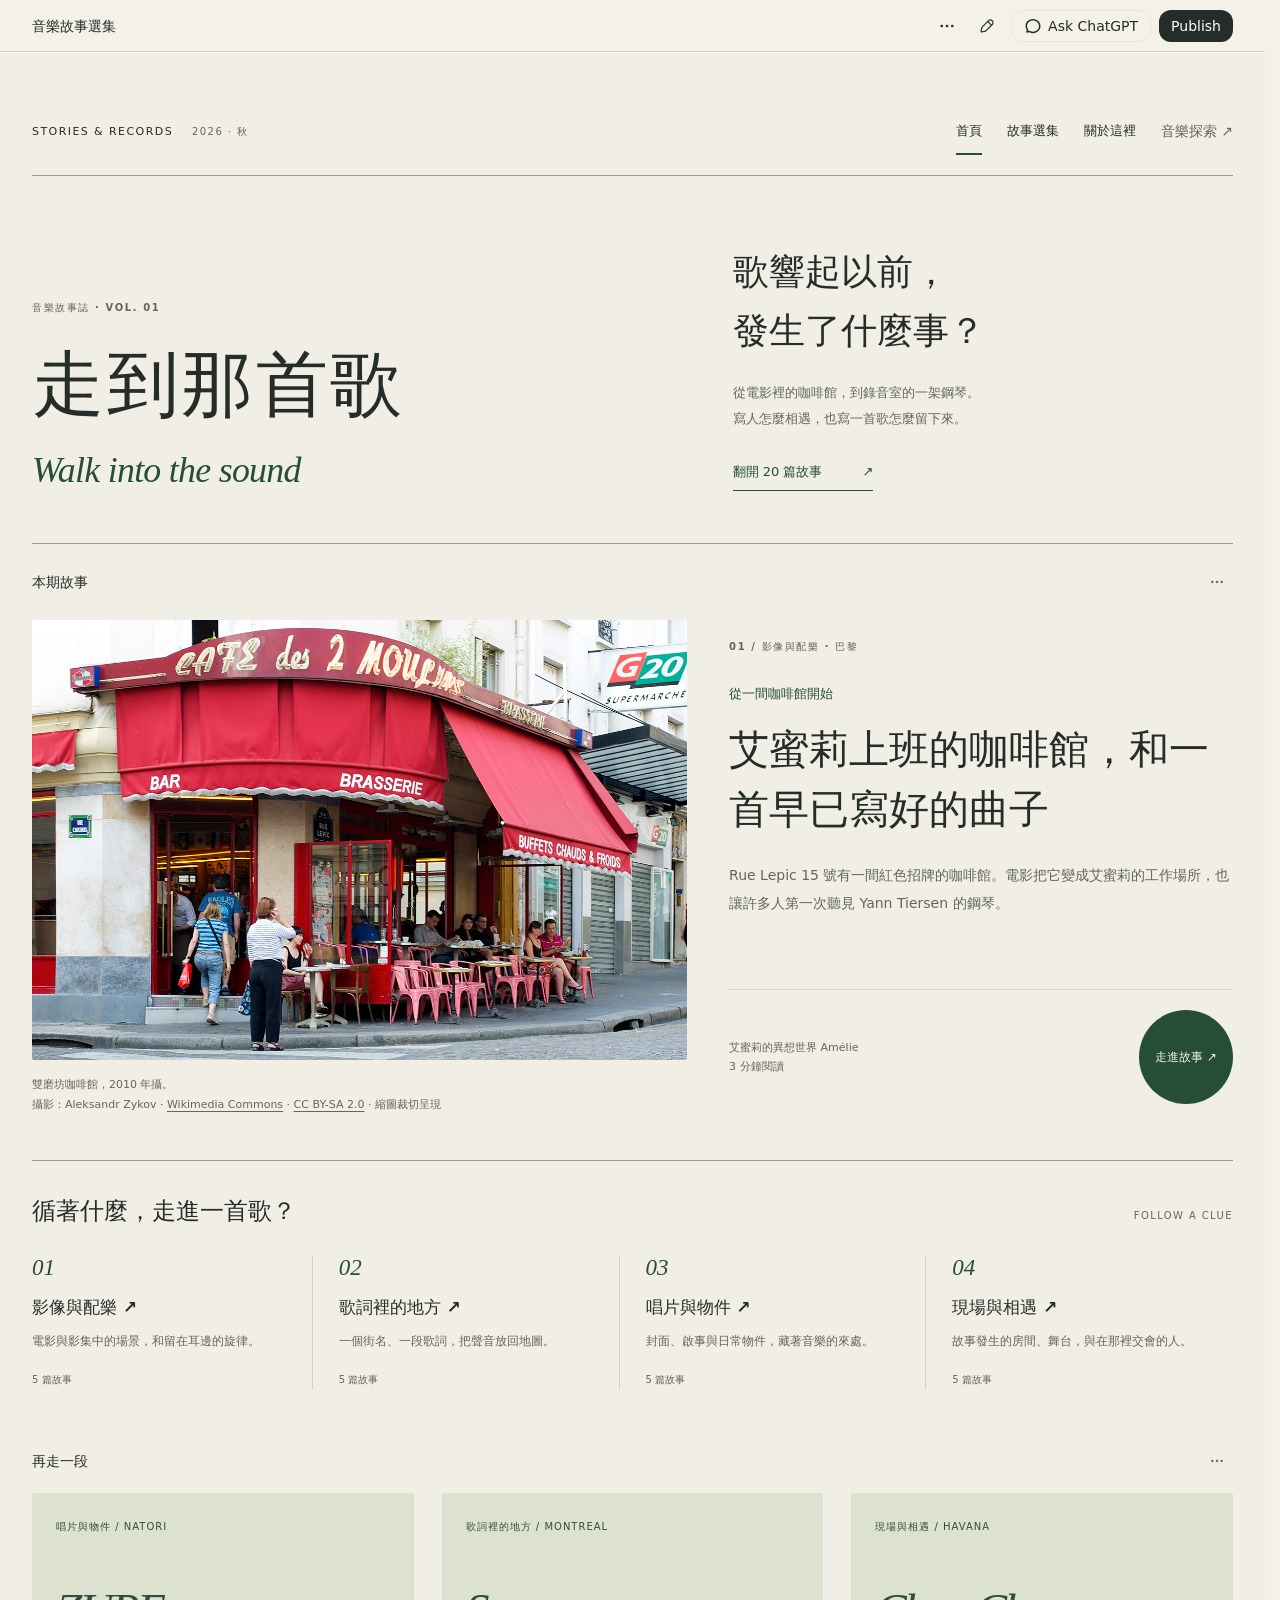
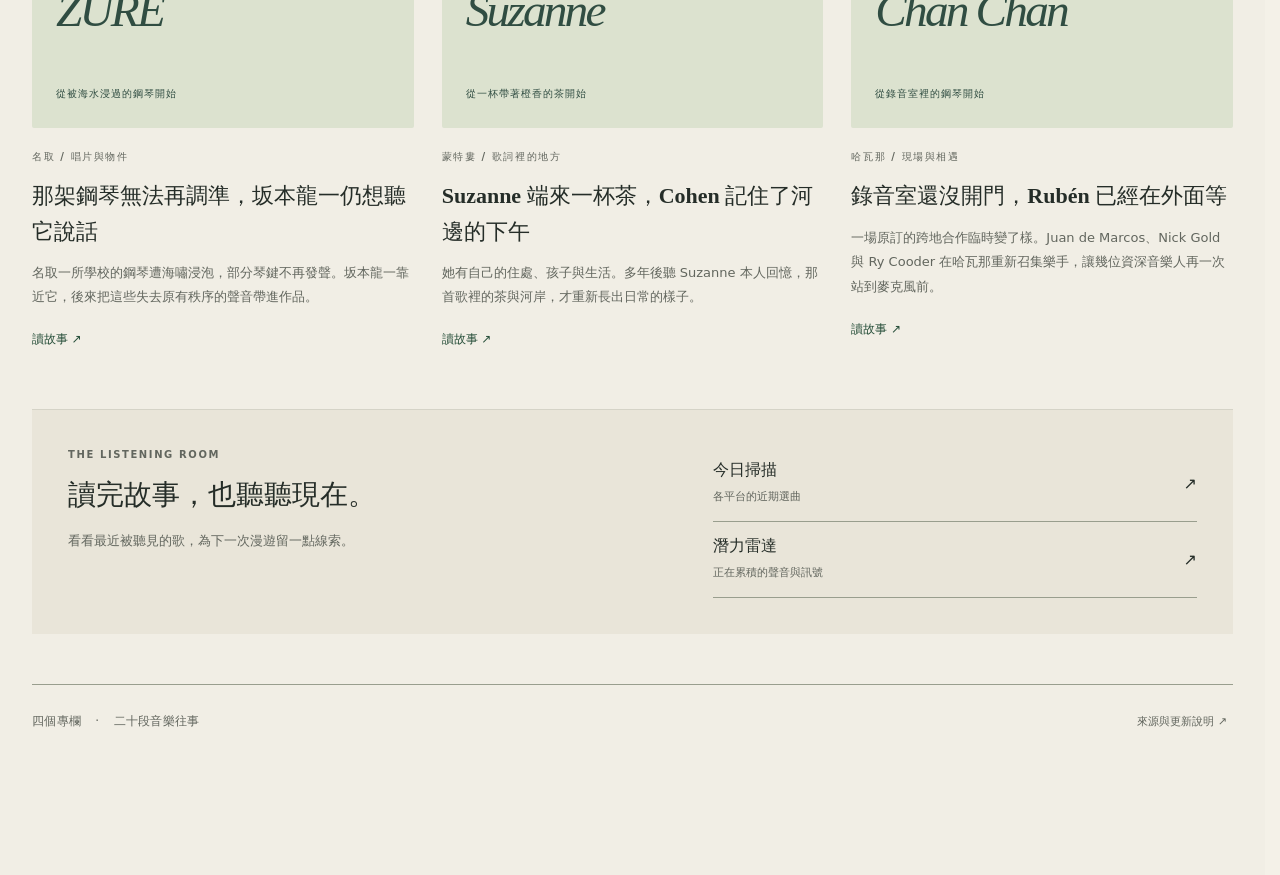
==== site/index.html @ e3344660 "Import verified story website and source" ====
<!doctype html>
<html lang="en">
<head>
<meta charset="utf-8">
<meta name="viewport" content="width=device-width, initial-scale=1">
<meta name="color-scheme" content="light dark">
<meta name="theme-color" content="#ffffff">
<meta name="data-app-snapshot-sha256" content="2fea753ac27e2f470d3ea54fd967c6b23b8a82463a8028180e2ee8181fabf94b">
<meta name="data-app-runtime-sha256" content="9e3ede84b28aded3c7379b6e6a5611f0d95b9977eb0f781e279ceefabfcbd27e">
<meta name="data-app-bootstrap" content="deferred-content-v1">
<meta name="data-app-build-layout" content="separate-data-v1">
<meta name="data-app-local-snapshot" content="snapshot.2fea753ac27e2f470d3ea54fd967c6b23b8a82463a8028180e2ee8181fabf94b.json">
<meta name="data-app-local-thread" content="01a0d7fb-6846-77b1-9950-5b38bd4be4a0">
<title>音樂故事選集</title>
<link rel="icon" type="image/svg+xml" href="[data-uri]">
<style>:root{color-scheme:light dark;--adaptive-theme:1;--font-sans-default:-apple-system-body,ui-sans-serif,-apple-system,system-ui,"Segoe UI",Helvetica,"Apple Color Emoji",Arial,sans-serif,"Segoe UI Emoji","Segoe UI Symbol";--font-sans:var(--vscode-font-family,var(--font-sans-default));--background:var(--color-token-main-surface-primary,var(--color-background-surface,light-dark(#fff,#181818)));--surface:var(--color-background-elevated-secondary-opaque,light-dark(#fcfcfc,#212121));--surface-raised:var(--color-token-dropdown-background,light-dark(#fff,#282828));--muted:light-dark(#f7f7f7,#282828);--control:var(--color-background-control-opaque,light-dark(#fff,#212121));--control-hover:light-dark(#f2f2f2,#303030);--interaction-hover:var(--muted);--interaction-active:var(--control-hover);--text:var(--color-token-foreground,var(--color-text-foreground,light-dark(#1a1c1f,#fff)));--secondary:var(--color-token-description-foreground,light-dark(#767676,#afafaf));--border:var(--color-token-border,var(--color-border,light-dark(#ededed,#303030)));--border-strong:var(--color-border-heavy,light-dark(#dfdfdf,#414141));--accent:var(--color-text-accent,light-dark(#339cff,#99ceff));--positive:var(--color-text-success,light-dark(#00a240,#40c977));--negative:var(--color-text-error,light-dark(#e02e2a,#ff6764));--chart-1:light-dark(#0285ff,#66b5ff);--chart-2:light-dark(#924ff7,#ad7bf9);--chart-3:light-dark(#04b84c,#40c977);--chart-4:light-dark(#fb6a22,#ff8549);--chart-5:light-dark(#ff66ad,#ff8cc1);--chart-6:light-dark(#ffc300,#ffd240);--chart-7:light-dark(#fa423e,#ff6764);--chart-8:light-dark(#8f8f8f,#afafaf);--chart-neutral-fill:color-mix(in srgb,var(--text) 3%,var(--surface));--ranked-list-fill:color-mix(in srgb,var(--chart-1) 16%,var(--surface));--ranked-list-fill-hover:color-mix(in srgb,var(--chart-1) 24%,var(--surface));--movement-positive:color-mix(in srgb,var(--positive) 75%,var(--text));--movement-negative:color-mix(in srgb,var(--negative) 75%,var(--text));--movement-total:var(--secondary);--card-radius:16px;--data-card-radius:20px;--data-card-background:var(--background);--control-radius:12px;--mark-radius:8;--card-shadow:0 4px 12px rgb(0 0 0/1%);--shadow:0 8px 16px -4px rgb(0 0 0/12%)}:root:not([data-app-theme]),:root:is([data-app-theme="original"],[data-app-theme="codex-classic"]){--dashboard-background:light-dark(color-mix(in srgb,var(--background) 98.6%,var(--text)),var(--background))}:root{--fixed-theme-scheme:light;--font-sans:"Noto Sans TC","PingFang TC","Microsoft JhengHei",ui-sans-serif,system-ui,sans-serif;--background:light-dark(#f4f1e8,#17271f);--surface:light-dark(#faf7ef,#1e3227);--surface-raised:light-dark(#fffdf7,#243b2d);--muted:light-dark(#e9e5d9,#304737);--control:light-dark(#fcfaf4,#243b2d);--control-hover:light-dark(#e8e4d8,#354e3c);--text:light-dark(#252d28,#f5eccb);--secondary:light-dark(#62665e,#c0c4aa);--border:light-dark(#d5d3c7,#49604c);--border-strong:light-dark(#999e8e,#778767);--accent:light-dark(#254d38,#bfdb9a);--positive:light-dark(#285c3d,#b5da9b);--negative:light-dark(#a23f2f,#f9a491);--chart-1:light-dark(#315c42,#b5da9b);--chart-2:light-dark(#b2553c,#efa087);--chart-3:light-dark(#426d83,#a4c5d4);--chart-4:light-dark(#795674,#d9aed3);--chart-5:light-dark(#8b690e,#e4c779);--chart-6:light-dark(#486847,#b4d29f);--data-card-background:var(--background);--data-card-radius:4px;--card-radius:4px;--control-radius:5px;--card-shadow:none;--data-app-chrome-background:#f4f1e8;--data-app-chrome-text:#252d28;--ms-forest:#254d38;--ms-cream:#f4f1e8;--ms-motto-filter:none}:root[data-app-appearance="dark"]{--fixed-theme-scheme:dark;--ms-motto-filter:brightness(0) invert(.9) sepia(.25)}
.dashboard-topbar-copy,.dashboard-topbar-actions,.dashboard-topbar-edit-controls{align-items:center;gap:10px;min-width:0;display:flex}.dashboard-topbar-copy{flex:auto}.dashboard-topbar-actions,.dashboard-topbar-edit-controls{flex:none}.dashboard-topbar-mode-controls{flex:none;align-items:center;gap:10px;display:flex}.dashboard-topbar-mode-controls [data-mode-action]{box-sizing:border-box;white-space:nowrap;transform-origin:100%}@media (width<=599px){.dashboard-topbar-mode-controls{grid-area:2/1/3/-1;justify-self:end}}.data-executive-summary{border-radius:var(--data-card-radius,var(--card-radius));background:0 0;border:0;min-width:0;overflow:visible}.data-executive-summary-heading{margin:0}.data-executive-summary-trigger{border-radius:var(--data-card-radius,var(--card-radius));width:100%;color:var(--text);cursor:pointer;font:inherit;text-align:left;background:0 0;border:0;justify-content:space-between;align-items:center;gap:16px;padding:12px 14px;display:flex}.data-executive-summary-trigger:hover{background:var(--interaction-hover,var(--control-hover))}.data-executive-summary-trigger:focus-visible{outline:2px solid var(--accent);outline-offset:-2px}.data-executive-summary-title-group{flex-wrap:wrap;flex:1;align-items:baseline;gap:10px;min-width:0;display:flex}.data-executive-summary-title{white-space:nowrap;flex:none;font-size:16px;font-weight:500;line-height:20px}.data-executive-summary-preview{min-width:0;color:color-mix(in srgb, var(--secondary) 68%, transparent);text-overflow:ellipsis;white-space:nowrap;flex:240px;font-size:14px;font-weight:400;line-height:20px;overflow:hidden}.data-executive-summary-toggle-icon{width:18px;height:18px;color:var(--secondary);flex:none;position:relative}.data-executive-summary-toggle-icon:before,.data-executive-summary-toggle-icon:after{content:"";background:currentColor;border-radius:999px;width:14px;height:1.5px;position:absolute;top:50%;left:50%;transform:translate(-50%,-50%)}.data-executive-summary-toggle-icon:after{transform:translate(-50%,-50%)rotate(90deg)}.data-executive-summary-trigger[aria-expanded=true] .data-executive-summary-toggle-icon:after{opacity:0}.data-executive-summary[data-open] .data-executive-summary-title{color:var(--secondary)}.data-executive-summary-panel{padding:0 0 18px}.data-executive-summary--inset{background:color-mix(in srgb, var(--text) 2%, transparent);overflow:hidden}.data-executive-summary--inset .data-executive-summary-trigger:hover{background:color-mix(in srgb, var(--text) 2%, transparent)}.data-executive-summary--inset .data-executive-summary-panel{padding:0 14px 18px}.data-executive-summary-content{grid-template-columns:minmax(0,1fr);gap:16px;width:100%;min-width:0;max-width:780px;padding-top:8px;display:grid}.data-executive-summary-content>:where(p,ul,ol){margin:0}.data-executive-summary-content .rich-narrative{min-width:0;margin:0}.data-executive-summary-content :is(.rich-narrative-content,.report-rich-editable)>p{margin:0}.data-executive-summary-content p{color:var(--text);font-size:16px;line-height:1.55}.data-executive-summary-content :is(strong,b,.markdown-bold){font-weight:600}.data-segmented-control{border:1px solid var(--border);border-radius:var(--control-radius);background:var(--control);align-items:stretch;min-width:0;max-width:100%;display:inline-flex;overflow:visible}.data-segmented-control[data-full-width]{width:100%;display:flex}.data-segmented-control-label{text-overflow:ellipsis;white-space:nowrap;min-width:0;overflow:hidden}.data-segmented-control[data-disabled]{opacity:var(--control-disabled-opacity,.58)}.data-segmented-control button{border:0;border-left:1px solid var(--border);min-width:0;min-height:30px;color:var(--secondary);cursor:pointer;font:inherit;white-space:nowrap;background:0 0;flex:0 auto;justify-content:center;align-items:center;padding:0 12px;font-size:14px;font-weight:400;line-height:20px;display:inline-flex;position:relative}.data-segmented-control button:first-child{border-radius:var(--control-radius) 0 0 var(--control-radius)}.data-segmented-control button:last-child{border-radius:0 var(--control-radius) var(--control-radius) 0}.data-segmented-control button:only-child{border-radius:var(--control-radius)}.data-segmented-control-tooltip{z-index:var(--layer-tooltip);position:absolute;bottom:calc(100% + 7px);left:50%;transform:translate(-50%,2px)}.data-segmented-control-button:hover .data-segmented-control-tooltip,.data-segmented-control-button:focus-visible .data-segmented-control-tooltip{opacity:1;transform:translate(-50%)}.data-segmented-control[data-size=default] button{min-height:calc(var(--data-control-height,32px) - 2px)}.data-segmented-control[data-full-width] button{flex:1 1 0}.data-segmented-control button:first-child{border-left:0}.data-segmented-control button:hover:not(:disabled){background:var(--interaction-hover,var(--control-hover));color:var(--text)}.data-segmented-control button:focus-visible{z-index:1;outline:2px solid var(--accent);outline-offset:-2px;position:relative}.data-segmented-control button[aria-pressed=true]{background:color-mix(in srgb, var(--text) 5%, transparent);color:var(--text)}.data-segmented-control button:disabled{cursor:default}@media (prefers-reduced-motion:reduce){.data-segmented-control button{transition:none}}.data-slider{--data-slider-control-height:var(--data-control-height,32px);--data-slider-control-padding:var(--space-3,12px);--data-slider-inline-gap:24px;--data-slider-inline-label-width:200px;align-content:start;gap:var(--field-label-gap,6px);min-width:0;color:var(--text);display:grid;container:data-slider/inline-size}.data-slider[data-layout=inline]{grid-template-columns:minmax(112px, var(--data-slider-inline-label-width)) minmax(0, 1fr);align-items:center;column-gap:var(--data-slider-inline-gap);row-gap:var(--field-label-gap,6px)}.data-slider[data-layout=inline]>.data-slider-label--outside{grid-area:1/1}.data-slider[data-layout=inline]>.data-slider-control{grid-area:1/2}.data-slider[data-layout=inline][data-label-placement=hidden]>.data-slider-control{grid-column:1/-1}.data-slider[data-disabled]{opacity:var(--control-disabled-opacity,.58)}.data-slider-label{min-width:0;color:var(--secondary);font-size:14px;font-weight:400;line-height:20px}.data-slider-label--outside{width:fit-content}.data-slider-label--inline{box-sizing:border-box;width:100%;min-height:var(--data-slider-control-height);pointer-events:none;text-overflow:ellipsis;white-space:nowrap;align-items:center;padding-inline:16px;display:flex;overflow:hidden}.data-slider[data-label-placement=inline]{gap:0}.data-slider[data-label-placement=inline] .data-slider-label--inline{z-index:5;inset-block:0;left:var(--data-slider-control-padding);width:auto;max-width:calc(100% - 96px);min-height:0;padding:0;position:absolute}.data-slider--range[data-center-inline-label] .data-slider-label--inline{left:var(--data-slider-midpoint);width:max-content;max-width:max(0px, calc(var(--data-slider-span) - 32px));text-align:center;justify-content:center;transform:translate(-50%)}.data-slider-label--hidden,.data-slider-visually-hidden{clip:rect(0 0 0 0);clip-path:inset(50%);white-space:nowrap;border:0;width:1px;height:1px;margin:-1px;padding:0;position:absolute;overflow:hidden}.data-slider-control{height:var(--data-slider-control-height);border:1px solid var(--border);border-radius:var(--control-radius);background:var(--surface);touch-action:none;min-width:0;transition:border-color .12s,box-shadow .12s;position:relative;overflow:visible}.data-slider-control:has(.data-slider-input:focus-visible){border-color:var(--control-focus-border,var(--border-strong));box-shadow:var(--control-focus-ring,0 0 0 1px var(--border-strong))}.data-slider-track{z-index:1;border-radius:inherit;pointer-events:none;position:absolute;inset:-1px;overflow:visible}.data-slider-selection{inset:0 calc(100% - var(--data-slider-end-position)) 0 var(--data-slider-start-position);border-radius:inherit;background:var(--muted);min-width:0;box-shadow:inset 0 0 0 1px color-mix(in srgb, var(--text) 9%, transparent), 0 1px 1px color-mix(in srgb, var(--text) 3%, transparent);transition:box-shadow .12s;position:absolute}.data-slider:not([data-disabled]) .data-slider-control:hover .data-slider-selection{box-shadow:inset 0 0 0 1px color-mix(in srgb, var(--text) 14%, transparent), 0 1px 1px color-mix(in srgb, var(--text) 3%, transparent)}.data-slider--single .data-slider-selection{min-width:min(16px,100%)}.data-slider-bound,.data-slider-value{z-index:5;color:var(--secondary);font-variant-numeric:tabular-nums;pointer-events:none;white-space:nowrap;font-size:12px;line-height:16px;position:absolute;top:50%;transform:translateY(-50%)}.data-slider-bound{transition:opacity .12s}.data-slider-bound--minimum{left:8px}.data-slider-bound--maximum{right:8px}.data-slider-bound[data-hidden]{opacity:0}.data-slider-value[data-placement=inside]{color:var(--text)}.data-slider-value--end{right:var(--data-slider-control-padding);color:var(--text);font-size:14px;line-height:20px;left:auto}.data-slider--range .data-slider-value{color:var(--text);font-size:14px;line-height:20px}.data-slider-handle{z-index:4;background:var(--secondary);opacity:.55;pointer-events:none;border-radius:999px;width:2px;height:18px;transition:opacity .12s;position:absolute;top:50%;transform:translate(-1px,-50%)}.data-slider-handle--lower{left:clamp(8px, calc(var(--data-slider-start) + 8px), calc(100% - 8px))}.data-slider-handle--upper{left:clamp(8px, calc(var(--data-slider-end) - 8px), calc(100% - 8px))}.data-slider--range[data-collapsed] .data-slider-handle{left:clamp(8px, var(--data-slider-start), calc(100% - 8px))}.data-slider:not([data-disabled]) .data-slider-control:hover .data-slider-handle{opacity:.8}.data-slider--single .data-slider-control:has(.data-slider-input:active) .data-slider-handle--upper,.data-slider--single .data-slider-control:has(.data-slider-input:focus-visible) .data-slider-handle--upper,.data-slider--range[data-active-thumb=lower] .data-slider-control:has(.data-slider-input--lower:active,.data-slider-input--lower:focus-visible) .data-slider-handle--lower,.data-slider--range[data-active-thumb=upper] .data-slider-control:has(.data-slider-input--upper:active,.data-slider-input--upper:focus-visible) .data-slider-handle--upper{opacity:1}.data-slider-input{appearance:none;cursor:ew-resize;opacity:0;touch-action:none;background:0 0;border:0;outline:0;width:100%;height:100%;margin:0;position:absolute;inset:0}.data-slider-input:disabled{cursor:default}.data-slider-input--single{z-index:6}.data-slider--range .data-slider-input{z-index:6;pointer-events:none}.data-slider--range[data-active-thumb=lower] .data-slider-input--lower,.data-slider--range[data-active-thumb=upper] .data-slider-input--upper{z-index:7}.data-slider-input::-webkit-slider-runnable-track{height:var(--data-slider-control-height);background:0 0}.data-slider-input::-webkit-slider-thumb{width:20px;height:var(--data-slider-control-height);appearance:none;cursor:ew-resize;background:0 0;border:0;margin-top:0}.data-slider--range .data-slider-input::-webkit-slider-thumb{pointer-events:auto}.data-slider-input::-moz-range-track{height:var(--data-slider-control-height);background:0 0}.data-slider-input::-moz-range-thumb{width:20px;height:var(--data-slider-control-height);cursor:ew-resize;background:0 0;border:0}.data-slider--range .data-slider-input::-moz-range-thumb{pointer-events:auto}@media (pointer:coarse){.data-slider-input::-webkit-slider-thumb{width:44px}.data-slider-input::-moz-range-thumb{width:44px}}@container data-slider (width<=520px){.data-slider[data-layout=inline]>.data-slider-label--outside,.data-slider[data-layout=inline]>.data-slider-control{grid-column:1/-1}.data-slider[data-layout=inline]>.data-slider-label--outside{grid-row:1}.data-slider[data-layout=inline]>.data-slider-control{grid-row:2}}@media (prefers-reduced-motion:reduce){.data-slider-control,.data-slider-bound,.data-slider-handle{transition:none}}.data-switch{min-height:32px;color:var(--text);cursor:pointer;font:inherit;text-align:left;background:0 0;border:0;justify-content:space-between;align-items:center;gap:12px;padding:0;font-size:14px;font-weight:400;display:inline-flex}.data-switch[data-full-width]{width:100%}.data-switch-track{background:var(--border-strong);border-radius:999px;flex:none;width:34px;height:20px;transition:background .16s;position:relative}.data-switch-track:after{background:var(--surface-raised);content:"";border-radius:50%;width:16px;height:16px;transition:transform .16s;position:absolute;top:2px;left:2px}.data-switch[aria-checked=true] .data-switch-track{background:var(--accent)}.data-switch[aria-checked=true] .data-switch-track:after{transform:translate(14px)}.data-switch:focus-visible{outline:2px solid var(--accent);outline-offset:2px}.data-switch:disabled{cursor:default;opacity:var(--control-disabled-opacity,.58)}@media (prefers-reduced-motion:reduce){.data-switch-track,.data-switch-track:after{transition:none}}.data-switch[data-size=compact]{color:var(--secondary);font:inherit;border-radius:var(--control-radius);cursor:pointer;white-space:nowrap;background:0 0;border:0;align-items:center;gap:8px;padding:6px 8px;font-size:14px;display:inline-flex}.data-switch[data-size=compact]:hover{background:var(--interaction-hover);color:var(--text)}.data-switch[data-size=compact] .data-switch-track{background:var(--border-strong);border-radius:10px;width:28px;height:16px;transition:background .12s;position:relative}.data-switch[data-size=compact] .data-switch-track:after{content:"";background:var(--surface);border-radius:50%;width:12px;height:12px;transition:transform .12s;position:absolute;top:2px;left:2px}.data-switch[data-size=compact][aria-checked=true] .data-switch-track{background:var(--text)}.data-switch[data-size=compact][aria-checked=true] .data-switch-track:after{transform:translate(12px)}.form-checkbox{align-items:center;gap:var(--space-2);cursor:pointer;display:inline-flex}.form-checkbox-control{flex:0 0 var(--space-5);width:var(--space-5);height:var(--space-5);display:inline-flex;position:relative}.form-checkbox-control input{appearance:none;z-index:1;border-radius:var(--radius-xs);width:100%;height:100%;cursor:inherit;background:0 0;border:0;margin:0;position:absolute;inset:0}.form-checkbox-control>:not(input){pointer-events:none;position:absolute;inset:0}.form-checkbox-control [data-dashboard-icon=checkboxUnchecked]{color:var(--border-strong)}.form-checkbox-control [data-dashboard-icon=checkboxChecked]{color:var(--text);opacity:0}.form-checkbox-control input:checked~[data-dashboard-icon=checkboxUnchecked]{opacity:0}.form-checkbox-control input:checked~[data-dashboard-icon=checkboxChecked]{opacity:1}.form-checkbox-control input:focus-visible{outline:2px solid var(--accent);outline-offset:3px}.form-checkbox:has(input:disabled){opacity:.5;cursor:not-allowed}.section-navigator{z-index:20;padding:6px;position:fixed;top:50%;left:12px;transform:translateY(-50%)}.section-navigator:not([data-placement=inline])[data-fits-gutter=false]{visibility:hidden;pointer-events:none}.section-navigator-trigger{border-radius:var(--radius-md);color:var(--secondary);font:inherit;cursor:pointer;background:0 0;border:0;align-items:center;margin:0;padding:8px 6px;display:flex}.section-navigator-trigger:focus-visible{outline:2px solid var(--accent);outline-offset:2px}.section-navigator-rail{flex-direction:column;align-items:flex-start;width:28px;display:flex}.section-navigator-rail>span{align-items:center;height:12px;display:flex}.section-navigator-rail i{background:var(--secondary);opacity:.5;border-radius:999px;width:9px;height:3px;display:block}.section-navigator-rail i[data-active]{background:var(--text);opacity:1;width:14px}.section-navigator-label{display:none}.section-navigator-menu{opacity:0;visibility:hidden;pointer-events:none;gap:2px;width:max-content;max-width:calc(100vw - 24px);max-height:min(440px,80vh);transition:opacity .1s,transform .1s,visibility .1s;position:absolute;top:50%;left:0;overflow-y:auto;transform:translate(-4px,-50%)}.section-navigator[data-open] .section-navigator-menu{opacity:1;visibility:visible;pointer-events:auto;transform:translateY(-50%)}.section-navigator-menu .menu-item{min-height:28px;padding-block:4px;font-size:12px;font-weight:500}.section-navigator-menu .menu-item-label{text-overflow:ellipsis;white-space:nowrap;overflow:hidden}.section-navigator-menu .menu-item[aria-current]{background:var(--control);color:var(--text)}.section-navigator-menu .menu-item:not([aria-current]){color:var(--secondary)}.section-navigator[data-placement=inline]{margin-bottom:12px;position:relative;top:auto;left:auto;transform:none}.section-navigator[data-placement=inline] .section-navigator-label{display:inline}.section-navigator[data-placement=inline] .section-navigator-trigger{background:var(--control);border:1px solid var(--border);padding:8px 12px}.section-navigator[data-placement=inline] .section-navigator-menu{top:100%;transform:translateY(-4px)}.section-navigator[data-placement=inline][data-open] .section-navigator-menu{transform:none}@media (width<=1080px){.section-navigator:not([data-placement=inline]){display:none}}@media (prefers-reduced-motion:reduce){.section-navigator-menu{transition:none}}.bar-family-list-row,.bar-family-grouped-bar,.bar-family-bullet-row{width:100%;font:inherit;text-align:left;cursor:default;background:0 0;border:0;padding:0;position:relative}.experimental-bar-chart{min-width:0;position:relative}.bar-family-list{gap:var(--bar-family-row-gap,13px);padding:8px 0;display:grid}.bar-family-list[data-label-position=summary],.bar-family-range{padding:0}.bar-family-list-row{min-width:0;color:var(--text);gap:6px;transition:opacity .16s;display:grid}.bar-family-list[data-interacting] .bar-family-list-row:not([data-active]){opacity:.38}.bar-family-list-row:focus-visible,.bar-family-bullet-row:focus-visible{outline:2px solid var(--accent);outline-offset:4px;border-radius:6px}.bar-family-list-copy{font-size:var(--bar-family-font-size,14px);justify-content:space-between;align-items:baseline;gap:12px;line-height:1.2;display:flex}.bar-family-list-copy>span{text-overflow:ellipsis;white-space:nowrap;min-width:0;overflow:hidden}.bar-family-list-copy strong{font-size:inherit;flex:none;font-weight:650}.bar-family-list-track{min-width:0;height:var(--bar-family-thickness,12px);border-radius:var(--bar-family-radius,999px);background:0 0;display:block;overflow:hidden}.bar-family-list-row[data-track] .bar-family-list-track{background:var(--bar-family-track-color)}.bar-family-list-track>span{border-radius:inherit;height:100%;transition:width .18s;display:block}.bar-family-list-row[data-track] .bar-family-list-track[data-segments]{grid-template-columns:repeat(var(--progress-segments), minmax(0, 1fr));background:0 0;gap:3px;display:grid}.bar-family-list-track[data-segments]>span{background:color-mix(in srgb, var(--progress-color) 14%, var(--surface))}.bar-family-list-track[data-segments]>span[data-active]{background:var(--progress-color)}.bar-family-progress-summary{flex-wrap:wrap;gap:4px 8px}.bar-family-progress-summary strong{letter-spacing:-.035em;font-size:20px;font-weight:560;line-height:24px}.bar-family-progress-summary>span{color:var(--secondary);white-space:normal;overflow-wrap:normal}.bar-family-range-track{background:var(--border-strong);border-radius:999px;height:3px;position:relative}.bar-family-range-track i{border:2px solid var(--surface);background:var(--bar-family-range-color,var(--text));width:8px;height:8px;box-shadow:0 0 0 1px var(--border-strong);border-radius:50%;position:absolute;top:50%;transform:translate(-50%,-50%)}.bar-family-range .bar-family-list-row{align-content:center;min-height:28px}.bar-family-range .bar-family-list-row:is(:hover,:focus-visible) .bar-family-range-track{background:var(--secondary)}.bar-family-range .bar-family-list-row:is(:hover,:focus-visible) .bar-family-range-track i{box-shadow:0 0 0 2px var(--bar-family-range-color,var(--text))}.bar-family-range-bounds{color:var(--secondary);font-variant-numeric:tabular-nums;font-size:10px}.bar-family-list-row:hover .bar-family-list-track>span,.bar-family-list-row:focus-visible .bar-family-list-track>span{filter:saturate(1.12)brightness(.92)}.bar-family-list--rankedList .bar-family-list-copy{z-index:2;height:var(--bar-family-thickness,32px);color:var(--text);align-items:center;position:absolute;top:0;left:12px;right:12px}.bar-family-list--rankedList .bar-family-list-row{gap:0}.bar-family-list[data-label-position=above] .bar-family-list-row{gap:7px}.bar-family-list[data-label-position=above] .bar-family-list-value{font-size:var(--bar-family-font-size,14px);align-items:baseline;gap:4px;line-height:1;display:flex}.bar-family-list[data-label-position=above] .bar-family-list-value strong{letter-spacing:-.02em;font-size:28px;font-weight:500}.bar-family-list[data-label-position=above] .bar-family-list-track>span{align-items:center;padding-inline:10px;display:flex}.bar-family-list[data-label-position=above] .bar-family-list-track b{font-size:var(--bar-family-font-size,14px);text-overflow:ellipsis;white-space:nowrap;font-weight:500;overflow:hidden}.bar-family-list-toggle{color:var(--secondary);font:inherit;cursor:pointer;background:0 0;border:0;border-radius:8px;justify-self:start;padding:5px 9px;font-size:13px;font-weight:600}.bar-family-list-toggle:hover{background:color-mix(in srgb, var(--text) 6%, transparent);color:var(--text)}.bar-family-list-toggle:focus-visible{outline:2px solid var(--accent);outline-offset:2px}.bar-family-grouped-list{gap:var(--bar-family-group-gap,15px);display:grid}.bar-family-grouped-row{gap:6px;display:grid}.bar-family-grouped-label{color:var(--text);font-size:14px;font-weight:500}.bar-family-grouped-pair{gap:4px;display:grid}.bar-family-grouped-bar{grid-template-columns:minmax(0, 1fr) var(--bar-family-value-width,4ch);min-height:max(22px, var(--bar-family-thickness,10px));color:inherit;align-items:center;gap:12px;transition:opacity .16s;display:grid}.bar-family-grouped-list[data-interacting] .bar-family-grouped-bar:not([data-active]){opacity:.38}.bar-family-grouped-bar:hover .bar-family-grouped-track>span,.bar-family-grouped-bar:focus-visible .bar-family-grouped-track>span{filter:saturate(1.08)brightness(.96)}.bar-family-grouped-bar:focus-visible{outline:2px solid var(--accent);outline-offset:3px;border-radius:4px}.bar-family-grouped-track{min-width:0;height:var(--bar-family-thickness,10px);border-radius:var(--bar-family-radius,5px);display:block;overflow:hidden}.bar-family-grouped-value{text-align:end;min-width:4ch;color:var(--text);font-variant-numeric:tabular-nums;font-size:14px;font-weight:600;line-height:22px}.bar-family-grouped-track>span{border-radius:inherit;height:100%;display:block}.bar-family-grouped-list>.chart-legend{justify-content:flex-start;margin:0}.experimental-bar-plot{width:100%;height:100%;min-height:0}.experimental-bar-chart[data-axis-label=true]{grid-template-rows:minmax(0,1fr) 18px;gap:4px;display:grid}.experimental-bar-axis-label{color:var(--secondary);text-align:center;font-size:11px;line-height:18px}.bar-family-segmented{gap:18px;padding:8px 0;display:grid;position:relative;container:composition/inline-size}.bar-family-segmented :is(.bar-family-segment,.bar-family-segment-callouts>div,.bar-family-segment-labels>div,.bar-family-segment-annotations>div,tbody>tr){transition:opacity .12s}.bar-family-segmented[data-interacting] :is(.bar-family-segment,.bar-family-segment-callouts>div,.bar-family-segment-labels>div,.bar-family-segment-annotations>div,tbody>tr):not([data-active]){opacity:.38}.bar-family-segment[data-active]{box-shadow:inset 0 0 0 1px color-mix(in srgb, var(--text) 24%, transparent)}@media (prefers-reduced-motion:reduce){.bar-family-segmented *{transition:none}}.bar-family-comparison-table{max-width:100%;display:none;overflow-x:auto}.bar-family-comparison-table table{border-collapse:collapse;width:100%;font-size:13px}.bar-family-comparison-table :is(th,td){border-bottom:1px solid var(--border);text-align:right;font-variant-numeric:tabular-nums;padding:10px 4px}.bar-family-comparison-table th{font-weight:500}.bar-family-comparison-table th:first-child{text-align:left}.bar-family-comparison-table thead,.bar-family-period-label{color:var(--secondary);font-size:12px}.bar-family-segmented[data-callouts-fit=false]>.bar-family-segment-callouts{visibility:hidden;pointer-events:none;top:0;position:absolute;inset-inline:0}.bar-family-segmented[data-callouts-fit=false]>.bar-family-comparison-table{display:block}.bar-family-segmented-track{width:100%;height:var(--bar-family-thickness,28px);border-radius:var(--bar-family-radius,999px);background:color-mix(in srgb, var(--text) 7%, transparent);display:flex;overflow:visible}.bar-family-segment{border:0;border-right:var(--bar-family-segment-gap,2px) solid var(--surface);color:#fff;min-width:2px;font:inherit;font-size:var(--bar-family-font-size,14px);cursor:default;padding:0;font-weight:650;position:relative;overflow:visible}.bar-family-segment:first-child{border-radius:var(--bar-family-radius,999px) 0 0 var(--bar-family-radius,999px)}.bar-family-segment:last-child{border-radius:0 var(--bar-family-radius,999px) var(--bar-family-radius,999px) 0;border-right:0}.bar-family-segment:only-child,.bar-family-segmented[data-rounded-segments] .bar-family-segment{border-radius:var(--bar-family-radius,999px)}.bar-family-segment:hover,.bar-family-segment:focus-visible{z-index:2}.bar-family-segment:focus-visible{outline:2px solid var(--accent);outline-offset:3px}.bar-family-segment-annotations{grid-template-columns:repeat(2,minmax(0,1fr));gap:0 24px;display:grid}@container composition (width<=560px){.bar-family-segment-annotations{grid-template-columns:minmax(0,1fr)}}.bar-family-segment-annotations>div{border-bottom:1px solid var(--border);font-size:var(--bar-family-font-size,14px);grid-template-columns:8px minmax(0,1fr) auto;align-items:center;gap:9px;padding:10px 0;display:grid}.bar-family-segment-key{border-radius:50%;width:8px;height:8px}.bar-family-segment-annotations strong,.bar-family-segment-annotations small{display:block}.bar-family-segment-annotations strong{font-size:inherit;font-weight:580}.bar-family-segment-annotations small{color:var(--secondary);font-size:inherit;margin-top:3px;line-height:1.25}.bar-family-segment-annotations b{font-size:inherit;font-weight:650}.bar-family-segment-callouts{color:var(--text);font-size:var(--bar-family-font-size,14px);align-items:end;gap:0;display:grid}.bar-family-segment-callouts>div{min-width:0;padding-right:12px}.bar-family-segment-callouts[data-align=right]>div{text-align:right;padding-left:12px;padding-right:0}.bar-family-segment-callouts[data-align=right] span i{margin-left:8px;margin-right:0}.bar-family-segment-callouts strong,.bar-family-segment-callouts span{font-size:inherit;line-height:1.3;display:block}.bar-family-segment-callouts strong{text-overflow:ellipsis;white-space:nowrap;font-weight:500;overflow:hidden}.bar-family-segment-callouts span{white-space:nowrap;margin-top:5px;font-weight:400}.bar-family-segment-callouts span b{font-size:18px;font-weight:500}.bar-family-segment-callouts span i{background:color-mix(in srgb, var(--text) 18%, transparent);vertical-align:-3px;width:1px;height:16px;margin-right:8px;display:inline-block}.bar-family-segment-callouts small{color:var(--secondary);font-size:inherit;margin-left:7px;font-weight:450}.bar-family-segment-callouts[data-position=bottom]{color:color-mix(in srgb, var(--secondary) 72%, transparent);align-items:start}.bar-family-segment-callouts[data-position=bottom] span{margin-top:0}.bar-family-segment-callouts[data-position=bottom] small{color:inherit}.bar-family-segment-callouts[data-position=bottom] strong{margin-top:5px;font-weight:500}.bar-family-segmented:has(.bar-family-segment-callouts){gap:10px}.bar-family-segmented:has(.bar-family-segment-callouts) .bar-family-segmented-track+.bar-family-segmented-track{margin-top:2px}.bar-family-segment-labels{color:var(--text);font-size:var(--bar-family-font-size,14px);gap:0;display:grid}.bar-family-segment-labels>div{text-align:center;justify-items:center;gap:3px;min-width:0;display:grid}.bar-family-segment-labels>div:first-child{text-align:left;justify-items:start}.bar-family-segment-labels>div:last-child{text-align:right;justify-items:end}.bar-family-segment-labels strong{font-size:inherit;font-weight:500;line-height:1.25}.bar-family-segment-labels span{color:var(--secondary);font-size:inherit;line-height:1.25}.bar-family-bullets{gap:var(--bar-family-row-gap,18px);padding:8px 0;display:grid}.bar-family-bullet-row{color:var(--text);gap:7px;display:grid}.bar-family-bullet-track{height:var(--bar-family-thickness,18px);background:color-mix(in srgb, var(--text) 7%, transparent);border-radius:999px;display:block;position:relative}.bar-family-bullet-value,.bar-family-bullet-projection{border-radius:inherit;position:absolute;top:0;bottom:0;left:0}.bar-family-bullet-projection{opacity:.28}.bar-family-bullet-track i{background:var(--text);border-radius:2px;width:2px;position:absolute;top:-4px;bottom:-4px;transform:translate(-1px)}.bar-family-bullet-row:hover .bar-family-bullet-value,.bar-family-bullet-row:focus-visible .bar-family-bullet-value{filter:saturate(1.08)brightness(.96)}@media (width<=520px){.bar-family-segment-annotations{grid-template-columns:1fr}}@media (prefers-reduced-motion:reduce){.bar-family-list-track>span{transition:none}}:root{--spacing:.25rem;--space-1:var(--spacing);--space-2:calc(var(--spacing) * 2);--space-3:calc(var(--spacing) * 3);--space-4:calc(var(--spacing) * 4);--space-5:calc(var(--spacing) * 5);--space-6:calc(var(--spacing) * 6);--data-card-gap:20px;--data-metric-gap:12px;--data-section-gap:40px;--data-section-content-gap:20px;--data-after-metrics-gap:32px;--radius-2xs:2px;--radius-xs:4px;--radius-sm:6px;--radius-md:8px;--radius-lg:10px;--radius-xl:12px;--radius-2xl:16px;--radius-3xl:20px;--radius-4xl:24px;--radius-full:9999px;--shadow-sm:0 1px 2px -1px #00000014;--shadow-md:0 2px 4px -1px #00000014;--shadow-lg:0 4px 8px -2px #0000001a;--shadow-xl:0 8px 16px -4px #0000001f;--shadow-2xl:0 16px 32px -8px #00000030;--shadow-hairline:0 0 0 .5px color-mix(in srgb, var(--text) 14%, transparent);--text-xs-size:12px;--text-xs-line:16px;--text-sm-size:14px;--text-sm-line:20px;--text-md-size:16px;--text-md-line:24px;--text-lg-size:18px;--text-lg-line:28px;--text-xl-size:20px;--text-xl-line:28px;--text-title-2-tracking:normal;--text-title-3-tracking:normal;--text-large-title-tracking:normal;--inverse-surface:var(--color-background-primary-solid,#111);--inverse-surface-hover:var(--color-background-primary-solid-hover,#000);--inverse-text:var(--color-text-primary-solid,#fff);--danger-surface:var(--color-background-danger-solid,var(--negative));--danger-text:var(--color-text-danger-solid,#fff);--radius-small:var(--radius-md,8px);--layer-header:30;--layer-tooltip:50;--tooltip-delay:.6s;--layer-drag:1000;--layer-tooltip-portal:1100;--motion-duration-fast:.15s;--motion-duration-standard:.3s;--motion-duration-segmented:.3s;--motion-easing-emphasized:cubic-bezier(.23, 1, .32, 1);--motion-easing-segmented:cubic-bezier(.23, 1, .32, 1);--motion-easing-out-quint:cubic-bezier(.23, 1, .32, 1);--block-drag-activation-distance:6;--block-drag-lift:-5px;--block-drag-scale:1.015;--block-drag-preview-opacity:.97;--block-drag-source-opacity:.24;--block-drag-max-tilt:1.5;--block-drag-velocity-smoothing:.18;--block-drag-direction-dead-zone:.04;--block-drag-rotation-duration:.1s;--block-drag-reorder-duration:.22s;--block-drag-drop-duration:.22s;--block-drag-reorder-easing:var(--motion-easing-emphasized);--block-drag-insertion-hysteresis:10;--block-drag-scroll-edge:56;--block-drag-scroll-speed:18;--block-layout-min-metric-span:2;--block-layout-min-chart-span:3;--block-layout-min-custom-span:3;--block-layout-min-table-span:3;--block-layout-min-block-span:3;--block-layout-max-row-items:6;--block-layout-row-insertion-zone:40;--block-layout-row-attraction:8;--block-layout-row-hover-delay:.45s;--block-layout-touch-row-hover-delay:.65s;--block-layout-row-gap:0px;--block-layout-auto-resize:1;--dashboard-frosted-background:color-mix(in srgb, var(--background) 95%, transparent);--dashboard-frosted-blur:14px;--data-app-dashboard-content-width:1440px;--data-app-dashboard-wide-content-width:var(--data-app-dashboard-content-width);--data-app-report-evidence-width:748px;--data-app-report-prose-width:748px;--data-app-dashboard-gutter:32px;--data-app-report-gutter:36px;--data-app-dashboard-mobile-gutter:16px;--data-app-report-mobile-gutter:20px;--report-comparison-fill:var(--lightningcss-light,#d4d4d4)var(--lightningcss-dark,#929292);--dashboard-content-max-width:calc(var(--data-app-dashboard-content-width) + 2 * var(--data-app-dashboard-gutter));--dashboard-content-gutter:var(--data-app-dashboard-gutter);--dashboard-content-mobile-gutter:var(--data-app-dashboard-mobile-gutter);font-family:var(--font-sans);font-synthesis:none;text-rendering:optimizelegibility;-webkit-font-smoothing:antialiased}.source-section{gap:var(--space-6);padding:var(--space-6);display:grid}.source-definition{padding:var(--space-4);border-radius:var(--radius-xl);background:var(--muted)}.source-definition h3{margin:3px 0 7px;font-size:16px}.source-definition>p:last-child{color:var(--secondary);margin:0;font-size:14px;line-height:1.55}.source-label,.source-metadata dt{color:var(--secondary);letter-spacing:0;text-transform:none;margin:0;font-size:14px;line-height:24px}.source-value{overflow-wrap:anywhere;color:var(--secondary);margin:0;font-size:12px}.source-metadata{grid-template-columns:repeat(2,minmax(0,1fr));gap:8px;margin:0;display:grid}.source-metadata div{min-width:0}.source-metadata dd{overflow-wrap:anywhere;color:var(--text);margin:8px 0 0;font-size:14px;line-height:1.6}.source-group{gap:8px;display:grid}.source-copy{color:var(--secondary);margin:0;font-size:14px;line-height:1.55}.source-pills{flex-wrap:wrap;gap:7px;display:flex}.source-pill{border:1px solid var(--border);border-radius:999px;align-items:center;gap:6px;min-width:0;padding:6px 9px;font-size:12px;display:inline-flex}.source-pill[href]{color:var(--text);text-decoration:none}.source-pill[href]:hover{border-color:var(--accent);color:var(--accent)}.source-pill span{overflow-wrap:anywhere}.source-definitions{border-collapse:collapse;width:100%}.source-definitions :is(th,td){border-bottom:1px solid color-mix(in srgb, var(--text) 5%, transparent);color:var(--text);text-align:left;vertical-align:top;padding:8px 0;font-size:14px;line-height:1.6}.source-definitions tr:first-child :is(th,td){border-top:1px solid color-mix(in srgb, var(--text) 5%, transparent)}.source-definitions th{width:136px;padding-right:16px;font-weight:500}.source-definition-formula{overflow-wrap:anywhere;color:var(--secondary);margin-top:5px;font-family:ui-monospace,SFMono-Regular,Menlo,Consolas,monospace;font-size:12px;line-height:1.55;display:block}.source-definition-variable{margin-top:2px;font-weight:400}.source-definition-lineage{overflow-wrap:anywhere;color:var(--secondary);margin-top:4px;font-size:12px;line-height:1.55;display:block}.source-caveats{border-top:1px solid color-mix(in srgb, var(--text) 5%, transparent);margin:0;padding:0;list-style:none;display:grid}.source-caveats li{border-bottom:1px solid color-mix(in srgb, var(--text) 5%, transparent);min-width:0;color:var(--text);padding:8px 0;font-size:14px;line-height:1.6}.source-list{gap:2px;margin:0 -8px;display:grid}.source-row{min-width:0;color:var(--text);border-radius:8px;grid-template-columns:17px minmax(0,1fr) auto;align-items:center;gap:10px;padding:9px 8px;font-size:14px;line-height:20px;text-decoration:none;display:grid}.source-row-icon{color:var(--secondary);align-self:start;margin-top:2px}.source-row-copy{gap:1px;min-width:0;display:grid}.source-row-title{overflow-wrap:anywhere;white-space:normal;min-width:0}.source-trust,.source-usage-note{overflow-wrap:anywhere;color:var(--secondary);font-family:var(--font-sans,inherit);white-space:normal;font-size:12px;line-height:20px}.source-row-external{color:var(--secondary);opacity:0;transition:opacity .12s}.source-row[href]:is(:hover,:focus-visible){background:color-mix(in srgb, var(--text) 5%, transparent)}.source-row[href]:is(:hover,:focus-visible) .source-row-external{opacity:1}.source-section .source-evidence{color:var(--text);font-size:14px;line-height:1.55}.source-trace{gap:0;margin:2px 0 0;padding:0;list-style:none;display:grid}.source-trace-step{grid-template-columns:30px minmax(0,1fr);gap:13px;padding:0 0 22px;display:grid;position:relative}.source-trace-step:not(:last-child):after{background:var(--border);content:"";width:1px;position:absolute;top:30px;bottom:3px;left:14px}.source-trace-marker{border:1px solid var(--border);background:var(--surface);width:29px;height:29px;color:var(--secondary);border-radius:50%;place-items:center;font-size:12px;display:grid}.source-trace-copy{min-width:0;padding-top:4px}.source-trace-copy>strong{color:var(--text);font-size:14px;line-height:1.45;display:block}.source-trace-copy>p{color:var(--text);overflow-wrap:anywhere;margin:6px 0 0;font-size:14px;line-height:1.6}.source-trace-copy .source-pills{margin-top:10px}.sql-viewer{border:1px solid var(--border);background:var(--muted);border-radius:12px;overflow:hidden}.sql-toolbar{border-bottom:1px solid var(--border);justify-content:space-between;align-items:center;gap:12px;min-height:46px;padding:6px 10px 6px 14px;display:flex}.sql-toolbar-actions{align-items:center;gap:2px;display:flex}.sql-source-links{flex-wrap:wrap;gap:8px;min-width:0;display:flex}.sql-source-links a{color:var(--secondary);align-items:center;gap:5px;font-size:12px;text-decoration:none;display:inline-flex}.sql-source-links a:hover{color:var(--text)}.sql-copy-button{min-height:30px;color:var(--secondary);background:0 0;border:0;border-radius:7px;flex:none;align-items:center;gap:5px;padding:5px 8px;font-size:12px;display:inline-flex}.sql-copy-button:hover{background:var(--interaction-hover);color:var(--text)}.sql{white-space:pre;min-height:120px;max-height:calc(100dvh - 250px);margin:0;padding:12px 0;font-family:ui-monospace,SFMono-Regular,Menlo,Monaco,Consolas,monospace;font-size:12px;line-height:1.7;overflow:auto}.sql :is(code,span){font-family:inherit}.sql-line{grid-template-columns:38px minmax(0,1fr);padding-right:14px;display:grid}.sql-line-number{color:var(--secondary);text-align:right;user-select:none;padding-right:10px}.sql-line-content{overflow-wrap:anywhere;white-space:pre-wrap}.sql code{min-width:0;display:block}.sql-keyword{color:var(--accent)}.sql-string{color:var(--positive)}.dialog.chart-export-dialog{--control-radius:var(--radius-xl);background:var(--background);width:100vw;max-width:none;height:100dvh;max-height:none;box-shadow:none;border:0;border-radius:0;flex-direction:column;display:flex;top:0;left:0;overflow:hidden;transform:none}.chart-export-dialog .dialog-header:focus{outline:none}.chart-export-dialog>.dialog-header,.chart-export-footer{flex-shrink:0}.chart-export-dialog>.dialog-header{min-height:52px;padding:0 var(--data-app-dashboard-gutter);border-bottom:var(--hairline,1px) solid var(--color-border-light,var(--border))}.chart-export-dialog .dialog-content{flex-direction:column;flex:auto;min-height:0;padding:0;display:flex;overflow:hidden}.chart-export-layout{flex:auto;grid-template-columns:minmax(0,1fr) minmax(260px,320px);min-height:0;display:grid;overflow:hidden}.chart-export-main{flex-direction:column;min-width:0;min-height:0;padding:0 0 20px;display:flex}.chart-export-stage{background:var(--background);flex:auto;justify-content:safe center;align-items:safe center;min-width:0;min-height:0;padding:28px;display:flex;overflow:auto}.chart-export-preset-description{color:var(--secondary);text-align:center;margin:0;font-size:12px;line-height:18px}.chart-export-preview-frame{flex-shrink:0;position:relative}.chart-export-preview{box-sizing:content-box;transform-origin:0 0;border:1px solid var(--color-border-light,var(--border));border-radius:var(--radius-3xl);position:absolute;inset:0 auto auto 0}.chart-export-preview-clip{border-radius:inherit;width:100%;height:100%;overflow:hidden}.chart-export-preview-clip[data-transparent=true]{background-color:var(--surface);background-image:conic-gradient(color-mix(in srgb, var(--text) 8%, transparent) 25%, transparent 0 50%, color-mix(in srgb, var(--text) 8%, transparent) 0 75%, transparent 0);background-size:16px 16px}.chart-export-artwork[data-transparent=true]{background:0 0}.chart-export-artwork{box-sizing:border-box;background:var(--surface);color:var(--text);font-family:var(--font-sans);pointer-events:none;border:0;border-radius:0;flex-direction:column;gap:12px;padding:20px;display:flex;position:relative;overflow:hidden}.chart-export-heading{flex-shrink:0}.chart-export-heading h2{font:500 16px/24px var(--font-sans);color:var(--text);margin:0}.chart-export-heading p{font:400 14px/20px var(--font-sans);color:var(--secondary);margin:0}.chart-export-heading h2+p{margin-top:4px}.chart-export-provenance p{margin:0}.chart-export-provenance p+p{margin-top:2px}.chart-export-provenance{font:400 12px/18px var(--font-sans);color:var(--secondary);overflow-wrap:anywhere;flex-shrink:0;margin:0}.chart-export-plot{flex:auto;min-height:100px}.chart-export-plot>.chart-layout{height:auto}.chart-export-plot .chart-frame{flex:none}.chart-export-plot .chart-layout--legend-right{flex-direction:column;display:flex}.chart-export-plot .chart-legend{max-height:none;overflow:visible;mask-image:none}.chart-export-plot .chart-legend li[data-collapsed]{visibility:visible}.chart-export-plot .chart-legend-toggle{display:none}.chart-export-resize{border-radius:var(--radius-md);width:28px;height:28px;color:var(--border-strong);cursor:nwse-resize;touch-action:none;background:0 0;border:0;place-items:center;padding:0;display:grid;position:absolute;bottom:-12px;right:-12px}.chart-export-resize:after{content:"";box-sizing:border-box;border-radius:var(--radius-full);clip-path:inset(50% 0 0 50%);pointer-events:none;border:2px solid;width:24px;height:24px;position:absolute;top:-3px;left:-3px}.chart-export-resize:hover{color:var(--secondary)}.chart-export-resize:focus-visible{outline:2px solid var(--accent);outline-offset:2px}.chart-export-size-controls{flex-direction:column;flex:none;align-items:center;gap:14px;padding:20px 20px 0;display:flex}.chart-export-presets{flex-wrap:wrap;justify-content:center;align-items:center;gap:8px;display:flex}.chart-export-presets button{border:1px solid var(--border);border-radius:var(--radius-xl);min-height:32px;color:var(--secondary);background:0 0;padding:0 12px;font-size:14px}.chart-export-presets button:hover,.chart-export-presets button[data-active]{background:var(--interaction-hover);color:var(--text)}.chart-export-custom-size{align-items:center;gap:8px;display:flex}.chart-export-controls.explorer-controls{border-top:0;border-left:var(--hairline,1px) solid var(--color-border-light,var(--border));max-height:none;overflow:auto}.chart-export-controls .explorer-section{flex-direction:column;align-items:stretch;display:flex}.chart-export-controls .explorer-section+.explorer-section{border:0;margin-inline:0;padding-inline:0}.chart-export-dimensions{color:var(--secondary);align-items:center;gap:8px;font-size:14px;display:flex}.chart-export-dimensions label{border:1px solid var(--border);border-radius:var(--radius-xl);align-items:center;gap:4px;min-width:0;padding:0 6px 0 8px;display:flex}.chart-export-dimensions input{width:48px;min-width:0;height:30px;color:var(--text);font:inherit;font-variant-numeric:tabular-nums;appearance:textfield;background:0 0;border:0;padding:0}.chart-export-dimensions input::-webkit-inner-spin-button{-webkit-appearance:none;margin:0}.chart-export-dimensions input::-webkit-outer-spin-button{-webkit-appearance:none;margin:0}.chart-export-dimensions label:focus-within{outline:2px solid var(--accent);outline-offset:2px}.chart-export-dimensions input:focus{outline:none}.chart-export-footer{border-top:1px solid var(--border);justify-content:flex-end;align-items:center;gap:8px;padding:16px 20px;display:flex}.chart-export-status{color:var(--secondary);margin:0 auto 0 0;font-size:12px;line-height:18px}@media (width<=800px){.chart-export-layout{flex-direction:column;display:flex;overflow:auto}.chart-export-main{flex:none}.chart-export-stage{flex:none;height:55dvh;min-height:280px}.chart-export-controls.explorer-controls{border-left:0;border-top:var(--hairline,1px) solid var(--color-border-light,var(--border));overflow:visible}.chart-export-footer{flex-wrap:wrap}.chart-export-status{flex-basis:100%}}@media (width<=650px){.chart-editor-dialog.chart-export-dialog>.dialog-header{min-height:50px;padding:0 var(--data-app-dashboard-mobile-gutter)}.chart-export-stage{padding-inline:var(--data-app-dashboard-mobile-gutter)}.chart-export-size-controls{padding:16px var(--data-app-dashboard-mobile-gutter) 0;gap:10px}.chart-export-presets{flex-wrap:nowrap;justify-content:space-between;gap:4px;width:100%;overflow-x:auto}.chart-export-presets button{white-space:nowrap;padding-inline:4px}.chart-export-resize{width:44px;height:44px}.chart-export-resize:after{top:7px;left:7px}.chart-export-footer{padding:12px var(--data-app-dashboard-mobile-gutter) calc(12px + env(safe-area-inset-bottom));grid-template-columns:repeat(2,minmax(0,1fr));gap:8px;display:grid}.chart-export-footer>:is(button,a){box-sizing:border-box;white-space:nowrap;place-items:center;width:100%;min-width:0;min-height:44px;padding-inline:4px;font-size:14px;display:grid}.chart-export-footer .chart-export-status{grid-column:1/-1}}.dialog.publish-review-dialog{border-radius:24px;flex-direction:column;width:min(480px,100vw - 32px);max-width:calc(100vw - 32px);max-height:calc(100dvh - 32px);display:flex;overflow:hidden}.publish-review-dialog .dialog-header{flex:none;padding:24px 24px 20px}.publish-review-dialog .dialog-header h2{font-size:20px;line-height:28px}.publish-review-dialog .dialog-header .icon-button:hover:not(:disabled){background:color-mix(in srgb, var(--text) 8%, transparent)}.publish-review-dialog .dialog-content{flex-direction:column;min-height:0;padding:0;display:flex}.publish-review-body{overscroll-behavior:contain;min-height:0;padding:0 24px 24px;overflow:auto}.publish-review-section h3{font:500 14px/20px var(--font-sans);margin:0 0 12px}.publish-review-section p{color:var(--secondary);font:400 14px/20px var(--font-sans);margin:0}.publish-review-audience{border:0;gap:8px;min-width:0;margin:0;padding:0;display:grid}.publish-review-option{border:1px solid var(--color-border-light,var(--border));cursor:pointer;border-radius:12px;grid-template-columns:18px minmax(0,1fr) 16px;align-items:center;gap:12px;min-height:68px;padding:12px;display:grid}.publish-review-option:has(input:checked){border-color:var(--text);background:color-mix(in srgb, var(--text) 3%, transparent)}.publish-review-option:hover{background:var(--interaction-hover)}.publish-review-option:has(input:focus-visible){outline:2px solid var(--text);outline-offset:2px}.publish-review-option>.dashboard-icon,.publish-review-existing>.dashboard-icon{color:var(--secondary)}.publish-review-option strong,.publish-review-existing strong{font:500 14px/20px var(--font-sans)}.publish-review-option-detail{color:var(--secondary);font:400 12px/18px var(--font-sans);margin-top:2px;display:block}.publish-review-option input{width:16px;height:16px;accent-color:var(--text);cursor:pointer;margin:0}.publish-review-permissions{margin-top:20px}.publish-review-permissions p{color:var(--secondary);font:400 14px/20px var(--font-sans);margin:12px 0 0}.publish-review-facts{color:var(--text);font:400 14px/20px var(--font-sans);gap:8px;margin:0;padding-left:18px;display:grid}.publish-review-facts li{padding-left:2px}.publish-review-existing{align-items:flex-start;gap:12px;display:flex}.publish-review-existing .dashboard-icon{flex-shrink:0;margin-top:2px}.publish-review-existing p{margin-top:4px}.publish-review-footer{border-top:1px solid var(--color-border-light,var(--border));flex:none;justify-content:flex-end;align-items:center;gap:8px;padding:16px 24px;display:flex}.publish-review-footer>.button{border:1px solid var(--border);width:100%;height:36px;min-height:36px;font:500 14px/20px var(--font-sans);white-space:nowrap;border-radius:12px;justify-content:center;align-items:center;gap:8px;padding:0 16px;text-decoration:none;display:inline-flex}.publish-review-footer>.button.primary{border-color:#0000}.publish-review-footer>.button:focus-visible{outline:2px solid var(--text);outline-offset:3px}.dashboard-publish-confirm>.dashboard-icon{flex:none}.dashboard-publish-button:disabled,.dashboard-publish-confirm:disabled,.dashboard-publish-confirm[aria-disabled=true]{cursor:not-allowed;opacity:.45}@media (width<=480px){.publish-review-dialog .dialog-header{padding:20px 20px 16px}.publish-review-body{padding:0 20px 20px}.publish-review-footer{flex-wrap:wrap;padding:12px}.publish-review-footer>.button{padding-inline:12px}.publish-review-option{gap:10px;padding:10px}}.dialog-backdrop.data-app-handoff-backdrop{z-index:calc(var(--layer-tooltip-portal,1100) + 1)}.dialog.data-app-handoff-dialog{z-index:calc(var(--layer-tooltip-portal,1100) + 2);width:min(440px,100vw - 32px);max-width:calc(100vw - 32px)}.data-app-handoff-dialog .dialog-content{gap:var(--space-4);display:grid}.data-app-handoff-question{color:var(--secondary);font:400 var(--text-sm-size)/var(--text-sm-line) var(--font-sans);margin:0}.data-app-handoff-choices{gap:var(--space-3);grid-template-columns:repeat(2,minmax(0,1fr));display:grid}.data-app-handoff-dialog .button{min-height:36px;padding:0 var(--space-4);color:var(--text);font:500 var(--text-sm-size)/var(--text-sm-line) var(--font-sans);white-space:nowrap;justify-content:center;align-items:center;text-decoration:none;display:inline-flex}.data-app-handoff-dialog .button:focus-visible,.data-app-handoff-remember input:focus-visible{outline:2px solid var(--text);outline-offset:3px}.data-app-handoff-footer{align-items:center;gap:var(--space-3);flex-wrap:wrap;display:flex}.data-app-handoff-footer>.button{margin-left:auto}.data-app-handoff-remember{align-items:center;gap:var(--space-2);min-height:36px;color:var(--text);font:400 var(--text-sm-size)/var(--text-sm-line) var(--font-sans);cursor:pointer;display:inline-flex}.data-app-handoff-remember input{width:16px;height:16px;accent-color:var(--text);cursor:pointer;flex:0 0 16px;margin:0}@media (width<=480px){.data-app-handoff-dialog .dialog-header{padding-inline:var(--space-5)}.data-app-handoff-dialog .dialog-content{padding-inline:var(--space-5);padding-bottom:var(--space-5)}}@media (width<=360px){.data-app-handoff-choices{grid-template-columns:minmax(0,1fr)}}@keyframes component-skeleton-pulse{0%{opacity:.5}to{opacity:1}}@media (prefers-reduced-motion:reduce){.component-skeleton-shape{animation:none}}.dashboard-shell-loading{--skeleton-fill:color-mix(in srgb, var(--text) 9%, var(--surface));background:var(--dashboard-background,var(--background));min-height:100dvh}.dashboard-shell-loading-embedded{--skeleton-fill:color-mix(in srgb, var(--text) 9%, var(--surface));width:100%;min-width:0}.dashboard-shell-loading-embedded .dashboard-shell-loading-content{max-width:none;margin:0;padding:0}.dashboard-shell-loading-topbar{border-bottom:1px solid var(--border);background:var(--background);justify-content:space-between;align-items:center;height:52px;padding-inline:16px;display:flex}.dashboard-shell-loading-content,.dashboard-shell-loading-error{max-width:calc(var(--data-app-dashboard-content-width) + 2 * var(--data-app-dashboard-gutter));padding:32px var(--data-app-dashboard-gutter) 64px;margin-inline:auto}.dashboard-shell-loading-heading{grid-template-columns:minmax(0,1fr);gap:12px;margin-bottom:32px;display:grid}.dashboard-shell-loading-line{border-radius:var(--radius-sm);background:var(--skeleton-fill);max-width:100%;height:12px;animation:1.4s ease-in-out infinite alternate component-skeleton-pulse}.dashboard-shell-loading-line.is-brand{width:160px;height:16px}.dashboard-shell-loading-line.is-action{width:72px;height:28px}.dashboard-shell-loading-line.is-title{width:280px;height:28px}.dashboard-shell-loading-line.is-description{width:380px}.dashboard-shell-loading-line.is-label{width:120px}.dashboard-shell-loading-line.is-value{width:104px;height:32px;margin-block:24px 16px}.dashboard-shell-loading-line.is-caption{width:80px;height:10px}.dashboard-shell-loading-metrics,.dashboard-shell-loading-charts{gap:var(--data-card-gap);display:grid}.dashboard-shell-loading-metrics{grid-template-columns:repeat(4,minmax(0,1fr));margin-bottom:24px}.dashboard-shell-loading-charts{grid-template-columns:repeat(2,minmax(0,1fr))}.dashboard-shell-loading-card{border:1px solid var(--border);border-radius:var(--data-card-radius);background:var(--data-card-background);min-width:0;padding:24px}.dashboard-shell-loading-charts .component-skeleton-shape{margin-top:24px}@media (width<=900px){.dashboard-shell-loading-metrics{grid-template-columns:repeat(2,minmax(0,1fr))}}@media (width<=650px){.dashboard-shell-loading-content,.dashboard-shell-loading-error{padding:24px var(--data-app-dashboard-mobile-gutter) 40px}.dashboard-shell-loading-metrics,.dashboard-shell-loading-charts{gap:12px}.dashboard-shell-loading-charts{grid-template-columns:minmax(0,1fr)}.dashboard-shell-loading-card{padding:20px}}@media (prefers-reduced-motion:reduce){.dashboard-shell-loading-line{animation:none}}@property --dashboard-tabs-visible-height{syntax:"<length>";inherits:true;initial-value:0}.dashboard-root{--dashboard-topbar-base-height:52px;--dashboard-tabs-expanded-height:36px;--dashboard-tabs-visible-height:0px;--dashboard-tabs-height-duration:.12s;--dashboard-tabs-height-easing:var(--motion-easing-emphasized)}.dashboard-root:has(>.dashboard-topbar[data-tabs-motion-ready]){transition:--dashboard-tabs-visible-height var(--dashboard-tabs-height-duration) var(--dashboard-tabs-height-easing)}.dashboard-root:has(>[data-data-app-content=dashboard]){background:var(--dashboard-background,var(--background));min-height:100dvh}.dashboard-root:has(>.dashboard-topbar>.dashboard-tabs-collapse.is-open){--dashboard-tabs-visible-height:var(--dashboard-tabs-expanded-height)}html{scrollbar-gutter:stable;background:var(--background);overflow-x:clip}*{box-sizing:border-box}body{background:var(--background);color:var(--text);font-size:var(--text-sm-size);line-height:var(--text-sm-line);margin:0;overflow-x:clip}:where(main[data-data-app-content=dashboard]){padding-block:24px 96px}main[data-data-app-content=dashboard]{width:100%;max-width:calc(var(--data-app-content-width,var(--data-app-dashboard-content-width)) + 2 * var(--data-app-layout-gutter,var(--data-app-dashboard-gutter)));padding-inline:var(--data-app-layout-gutter,var(--data-app-dashboard-gutter));margin-inline:auto}@media (width<=650px){:where(main[data-data-app-content=dashboard]){padding-block:18px 56px}main[data-data-app-content=dashboard]{padding-inline:var(--data-app-dashboard-mobile-gutter)}}main[data-data-app-content=dashboard]:has(>:is([data-dashboard-layout=full-width],[data-dashboard-layout=viewport])){width:100%;max-width:none;margin:0;padding:0}.dashboard-root:has(>main[data-data-app-content=dashboard]>[data-dashboard-layout=viewport]){height:100dvh;min-height:0;overflow:hidden}main[data-data-app-content=dashboard]:has(>[data-dashboard-layout=viewport]){height:calc(100dvh - var(--dashboard-topbar-base-height,52px) - var(--dashboard-tabs-visible-height,0px));min-height:0;overflow:hidden}body[data-scroll-locked]:has(.select-content[data-state=open]):not(:has([data-shared-dialog])){margin-right:0!important;padding-right:0!important;overflow:clip visible!important}@supports (scrollbar-gutter:stable){body[data-scroll-locked]:has([data-shared-dialog]){margin-right:0!important}}:root[data-app-theme]:not([data-app-theme=original]) :is(main,.dashboard-topbar,.source-sidebar,[role=dialog]) :is(h1,h2,h3,h4,h5,h6,p,span,strong,b,em,dt,dd,li,th,td,button,input,select,textarea,label) :not(pre *,code *){font-family:var(--font-sans)}button,input,select,textarea{color:inherit;font:inherit}button{cursor:pointer}.visually-hidden{clip-path:inset(50%);white-space:nowrap;border:0;width:1px;height:1px;margin:-1px;padding:0;position:absolute;overflow:hidden}button:focus-visible,input:focus-visible,textarea:focus-visible,[role=menuitem]:focus-visible{outline:2px solid var(--accent);outline-offset:2px}:root[data-input-modality=pointer] :is(button,input,textarea,[role=menuitem]):focus-visible{outline:none}:root[data-input-modality=pointer] :is(.typeahead-control,.search-field):focus-within{box-shadow:none}.filters,.component-header,.component-title,.dialog-header,.tabs,.toolbar{align-items:center;display:flex}.source-label,.table th,.axis-label{color:var(--secondary)}.topbar-mode-switcher{--topbar-mode-inset:2px;--topbar-mode-inner-radius:max(0px, calc(var(--radius-md) - var(--topbar-mode-inset)));height:32px;padding:var(--topbar-mode-inset);border-radius:var(--radius-md);background:var(--data-app-safe-chrome-track,var(--muted));display:flex;position:relative}.topbar-mode-indicator{top:var(--topbar-mode-inset);left:var(--topbar-mode-inset);border-radius:var(--topbar-mode-inner-radius);background:var(--data-app-safe-chrome-indicator,var(--surface-raised));width:40px;height:28px;transition:transform var(--motion-duration-segmented) var(--motion-easing-segmented);position:absolute;box-shadow:0 2px 5px #00000014}:root[data-color-scheme=dark] .topbar-mode-indicator{background:var(--data-app-safe-chrome-indicator,color-mix(in srgb, var(--surface-raised) 82%, var(--text)));box-shadow:inset 0 0 0 1px #ffffff14,0 1px 3px #0000002e}.topbar-mode-switcher button{z-index:1;border-radius:var(--topbar-mode-inner-radius);width:40px;height:28px;color:var(--data-app-safe-chrome-foreground,var(--secondary));background:0 0;border:0;place-items:center;padding:0;display:grid;position:relative}.topbar-mode-switcher button[aria-pressed=true]{color:var(--data-app-safe-chrome-indicator-text,var(--text))}.topbar-mode-switcher button:hover{color:var(--data-app-safe-chrome-foreground,var(--text))}.topbar-mode-switcher button[aria-pressed=true]:hover{color:var(--data-app-safe-chrome-indicator-text,var(--text))}.dashboard-tooltip{border:1px solid var(--border);border-radius:var(--radius-small);background:var(--surface-raised);color:var(--text);opacity:0;pointer-events:none;transition:opacity var(--motion-duration-fast) ease, transform var(--motion-duration-fast) ease;white-space:nowrap;padding:5px 8px;font-size:12px;line-height:16px}.topbar-mode-tooltip{z-index:var(--layer-tooltip);position:absolute;top:calc(100% + 8px);left:50%;transform:translate(-50%,-2px)}.history-tooltip-trigger{display:inline-flex;position:relative}.history-tooltip-trigger:hover .topbar-mode-tooltip,.history-tooltip-trigger:has(button:focus-visible) .topbar-mode-tooltip,.topbar-mode-switcher button:hover .topbar-mode-tooltip,.topbar-mode-switcher button:focus-visible .topbar-mode-tooltip{opacity:1;transform:translate(-50%)}.history-tooltip-trigger[data-delayed-tooltip] .topbar-mode-tooltip{visibility:hidden;transition:visibility 0s, opacity var(--motion-duration-fast) ease, transform var(--motion-duration-fast) ease}.history-tooltip-trigger[data-delayed-tooltip]:is(:hover,:has(button:focus-visible)) .topbar-mode-tooltip{visibility:visible;transition-delay:var(--tooltip-delay)}.history-tooltip-trigger[data-delayed-tooltip]:has(button[data-state=open]) .topbar-mode-tooltip{visibility:hidden;opacity:0;transition-delay:0s}.dashboard-topbar{box-sizing:border-box;z-index:var(--layer-header);border-bottom:var(--hairline,1px) solid var(--border);background:var(--data-app-chrome-background,var(--dashboard-frosted-background));width:100%;min-height:52px;color:var(--data-app-chrome-text,var(--text));backdrop-filter:blur(var(--dashboard-frosted-blur));position:sticky;top:0}header[data-data-app-chrome=topbar],header[data-data-app-chrome=topbar] :is(strong,span,button,a){font-family:var(--font-sans-default)!important}:root:not([data-app-theme]) header[data-data-app-chrome=topbar],:root:not([data-app-theme]) header[data-data-app-chrome=topbar] :is(strong,span,button,a),:root:is([data-app-theme=original],[data-app-theme=codex-classic]) header[data-data-app-chrome=topbar],:root:is([data-app-theme=original],[data-app-theme=codex-classic]) header[data-data-app-chrome=topbar] :is(strong,span,button,a){font-family:var(--vscode-font-family,var(--font-sans-default))!important}:root:not([data-app-theme]) .topbar-mode-switcher,:root:is([data-app-theme=original],[data-app-theme=codex-classic]) .topbar-mode-switcher{--topbar-mode-inner-radius:max(0px, calc(var(--radius-xl) - var(--topbar-mode-inset)));border-radius:var(--radius-xl)}:root:not([data-app-theme]) :is(.dashboard-publish-button,.dashboard-header-action-button,.freshness-button,.menu-item,.icon-button,.scenario-reset),:root:is([data-app-theme=original],[data-app-theme=codex-classic]) :is(.dashboard-publish-button,.dashboard-header-action-button,.freshness-button,.menu-item,.icon-button,.scenario-reset){border-radius:var(--radius-xl)}.dashboard-tabs-collapse{grid-template-columns:minmax(0,1fr);grid-template-rows:var(--dashboard-tabs-visible-height);pointer-events:none;min-width:0;display:grid;overflow:clip}.dashboard-tabs-collapse.is-open{pointer-events:auto}.dashboard-tabs-collapse-inner{min-width:0;min-height:0;transform:translateY(calc(var(--dashboard-tabs-visible-height) - var(--dashboard-tabs-expanded-height)));overflow:visible}.dashboard-chrome-inner{width:var(--data-app-safe-chrome-width,min(var(--dashboard-content-max-width), 100%));margin-inline:var(--data-app-safe-chrome-margin,auto);padding-inline-start:var(--data-app-safe-chrome-inset-start,var(--dashboard-content-gutter));padding-inline-end:var(--data-app-safe-chrome-inset-end,var(--dashboard-content-gutter))}.dashboard-topbar-inner{justify-content:space-between;align-items:center;gap:var(--space-3);min-height:51px;display:flex}.dashboard-mobile-report-date,.dashboard-mobile-menu-group{display:none}.dashboard-refresh-coachmark{z-index:75;border:1px solid var(--color-border-light,var(--border));border-radius:var(--radius-2xl);background:var(--surface-raised);width:min(320px,100vw - 32px);color:var(--text);box-shadow:var(--shadow-xl);padding:16px;position:fixed}.dashboard-refresh-coachmark:before{content:"";top:-5px;left:var(--coachmark-arrow-left,32px);border-top:1px solid var(--color-border-light,var(--border));border-left:1px solid var(--color-border-light,var(--border));background:var(--surface-raised);width:8px;height:8px;position:absolute;transform:rotate(45deg)}.dashboard-refresh-coachmark-heading{justify-content:space-between;align-items:flex-start;gap:8px;display:flex}.dashboard-refresh-coachmark h3{font:500 14px/20px var(--font-sans);margin:0;padding-top:2px}.dashboard-refresh-coachmark-heading .icon-button{flex-shrink:0;width:24px;height:24px;margin-top:-2px;margin-right:-4px}.dashboard-refresh-coachmark p{font:400 14px/20px var(--font-sans);color:var(--secondary);margin:8px 0 0}@media print{.dashboard-refresh-coachmark{display:none!important}}.dashboard-tabs-row{min-width:0}.dashboard-tabs-inner{scrollbar-width:none;-webkit-overflow-scrolling:touch;margin-top:-14px;margin-bottom:-1px;padding-top:8px;padding-bottom:1px;overflow-x:auto}.dashboard-tabs-inner::-webkit-scrollbar{display:none}.dashboard-tabs{--dashboard-tab-reorder-duration:var(--motion-duration-standard);--dashboard-tab-reorder-easing:var(--motion-easing-emphasized);--dashboard-tab-drag-source-opacity:.18;--dashboard-tab-drag-source-fade-duration:80ms;align-items:flex-end;gap:4px;min-width:max-content;display:flex;position:relative}.dashboard-tabs>.tab-active-indicator{bottom:0}@media (width<=599px){.dashboard-tabs>.tab-active-indicator{bottom:1px}}.dashboard-tab{min-height:42px;color:var(--secondary);background:0 0;border:0;place-items:center;padding:0 10px 6px;font-size:14px;display:inline-grid;position:relative}.dashboard-tab-item{flex:none;display:inline-grid;position:relative}.dashboard-tab{touch-action:auto;max-width:180px;transition:opacity var(--dashboard-tab-drag-source-fade-duration) ease-out;user-select:none;will-change:transform}.dashboard-tab-label{white-space:nowrap;min-width:0;max-width:100%;display:block;overflow:hidden}.dashboard-tab-label[data-overflowing=true]{mask-image:linear-gradient(90deg,#000 calc(100% - 32px),#0000)}.dashboard-tab-item:first-child .dashboard-tab{padding-left:0}.dashboard-tab-item:first-child .dashboard-tab:after{left:0}.dashboard-tab:has(.dashboard-tab-label[data-overflowing=true]):after{right:0}.dashboard-tab:after{background:var(--text);content:"";opacity:0;height:1px;position:absolute;bottom:-1px;left:10px;right:10px}.dashboard-tab[aria-selected=true]{color:var(--text)}.dashboard-tab[aria-selected=true]:after{opacity:0}.dashboard-topbar[data-mode=edit] .dashboard-tab{cursor:pointer}.dashboard-tabs.is-pressed,.dashboard-tabs.is-pressed .dashboard-tab{cursor:grabbing}.dashboard-tab.is-dragging{opacity:var(--dashboard-tab-drag-source-opacity)}.dashboard-tab-drag-preview{--dashboard-tab-drag-lift:-3px;--dashboard-tab-drag-scale:1.03;--dashboard-tab-drag-opacity:.96;--dashboard-tab-drag-rotation-left:-2.5deg;--dashboard-tab-drag-rotation-right:2.5deg;--dashboard-tab-drag-rotation-duration:90ms;--dashboard-tab-drag-rotation-easing:var(--motion-easing-emphasized);--dashboard-tab-drag-radius:var(--radius-small);--dashboard-tab-drag-shadow:var(--shadow-hairline,0 0 0 .5px color-mix(in srgb, var(--text) 14%, transparent)), var(--shadow-400,var(--shadow));--dashboard-tab-drag-z-index:var(--layer-drag);z-index:var(--dashboard-tab-drag-z-index);box-sizing:border-box;border-radius:var(--dashboard-tab-drag-radius);background:var(--surface-raised);box-shadow:var(--dashboard-tab-drag-shadow);color:var(--text);opacity:var(--dashboard-tab-drag-opacity);pointer-events:none;transform:translateY(var(--dashboard-tab-drag-lift)) rotate(var(--dashboard-tab-drag-rotation-current,0deg)) scale(var(--dashboard-tab-drag-scale));transform-origin:bottom;transition:transform var(--dashboard-tab-drag-rotation-duration) var(--dashboard-tab-drag-rotation-easing);border:0;place-items:center;font-size:14px;display:grid;position:fixed}.dashboard-tab-drag-preview[data-drag-direction="-1"]{--dashboard-tab-drag-rotation-current:var(--dashboard-tab-drag-rotation-left)}.dashboard-tab-drag-preview[data-drag-direction="1"]{--dashboard-tab-drag-rotation-current:var(--dashboard-tab-drag-rotation-right)}.dashboard-tab:hover{color:var(--text)}.dashboard-tab:focus-visible{outline:2px solid var(--accent);outline-offset:-2px}.dashboard-ask-anchor{z-index:var(--layer-tooltip-portal);width:0;height:0;transition:transform var(--dashboard-ask-resize-duration,.3s) var(--dashboard-ask-transition-ease,var(--motion-easing-segmented));position:fixed}.dashboard-ask-anchor[data-phase=compose]{transform:translate(calc(-2px - var(--dashboard-ask-compose-offset-x,0px)), var(--dashboard-ask-compose-y,4px))}.dashboard-ask-anchor[data-phase=compose][data-source=header]{transition:none}.dashboard-ask-anchor[data-phase=compose][data-source=header][data-header-morph=true]{transform:translate(var(--dashboard-ask-header-correction-x,0), var(--dashboard-ask-header-correction-y,0))}.dashboard-ask-anchor[data-header-morph=true][data-closing=true]{animation:dashboard-ask-header-return-anchor var(--dashboard-ask-header-unmorph-duration,.17s) var(--dashboard-ask-transition-ease) both;transition:none}@keyframes dashboard-ask-header-return-anchor{0%{transform:translate(var(--dashboard-ask-header-correction-x,0), var(--dashboard-ask-header-correction-y,0))}to{transform:translate(0)}}.dashboard-ask-panel{--dashboard-ask-action-size:28px;--dashboard-ask-radius:18px;bottom:var(--dashboard-ask-anchor-gap,16px);border-radius:var(--dashboard-ask-radius);background:var(--dashboard-frosted-background);width:116px;max-width:calc(100vw - 24px);height:36px;-webkit-backdrop-filter:blur(var(--dashboard-frosted-blur));box-shadow:0 var(--dashboard-ask-shadow-y,2px) var(--dashboard-ask-shadow-blur,6px) #00000014, 0 0 1px #0000009e;color:var(--text);transform-origin:50% 100%;animation:dashboard-ask-panel-in var(--dashboard-ask-enter-duration,.14s) var(--dashboard-ask-enter-ease,var(--motion-easing-segmented)) both;transition:width var(--dashboard-ask-resize-duration,.3s) var(--dashboard-ask-transition-ease,var(--motion-easing-segmented)), height var(--dashboard-ask-resize-duration,.3s) var(--dashboard-ask-transition-ease,var(--motion-easing-segmented)), border-radius var(--dashboard-ask-resize-duration,.3s) var(--dashboard-ask-transition-ease,var(--motion-easing-segmented));will-change:width, height;border:0;position:absolute;left:-58px;overflow:hidden}.dashboard-ask-mobile-scrim,.dashboard-ask-mobile-heading{display:none}.dashboard-ask-panel[data-placement=below]{top:var(--dashboard-ask-anchor-gap,16px);transform-origin:50% 0;bottom:auto}.dashboard-ask-panel[data-phase=compose]{width:var(--dashboard-ask-compose-width,320px);height:var(--dashboard-ask-compose-height,96px);border-radius:var(--dashboard-ask-radius)}.dashboard-ask-panel[data-phase=compose][data-source=header]{left:calc(var(--dashboard-ask-compose-width,260px) / -2 + 2px);background:var(--surface-raised);-webkit-backdrop-filter:none;transition:none;animation:none;overflow:visible}.dashboard-ask-panel[data-phase=compose][data-source=header][data-header-morph=true]{--dashboard-ask-header-morph-easing:cubic-bezier(.23, 1, .32, 1);box-sizing:border-box;transform-origin:100%;animation:dashboard-ask-header-morph var(--dashboard-ask-header-morph-duration,.12s) var(--dashboard-ask-header-morph-easing) both;inset:-18px 0 auto auto}.dashboard-ask-panel[data-phase=compose][data-source=header][data-header-morph=true] .dashboard-ask-compose{left:auto;right:0}.dashboard-ask-panel[data-phase=compose][data-source=header][data-header-morph=true] .dashboard-ask-compose footer{animation:dashboard-ask-header-submit-in var(--dashboard-ask-header-morph-duration,.12s) var(--dashboard-ask-header-morph-easing) both}.dashboard-ask-anchor[data-header-morph=true]:not([data-composer-expanded=true]) .dashboard-ask-panel{border-radius:var(--dashboard-ask-trigger-radius,var(--radius-md))}.dashboard-ask-panel[data-phase=compose][data-source=header][data-header-morph=true][data-closing=true]{pointer-events:none;animation-name:dashboard-ask-header-unmorph;animation-duration:var(--dashboard-ask-header-unmorph-duration,.17s);transition:none}.dashboard-ask-panel[data-phase=compose][data-source=header][data-header-morph=true][data-closing=true]:not([data-has-question=true]) .dashboard-ask-compose footer{animation-name:dashboard-ask-header-submit-out;animation-duration:var(--dashboard-ask-header-unmorph-duration,.17s)}.dashboard-ask-panel[data-phase=compose][data-source=header][data-header-morph=true][data-closing=true][data-has-question=true] .dashboard-ask-compose{animation:dashboard-ask-header-content-out var(--dashboard-ask-header-unmorph-duration,.17s) var(--dashboard-ask-header-morph-easing) both}.dashboard-ask-panel[data-phase=compose][data-source=header][data-header-morph=true][data-closing=true] .dashboard-ask-shared-prompt{left:var(--dashboard-ask-trigger-label-inset,11px);color:var(--dashboard-ask-trigger-color,var(--text))}.dashboard-ask-panel[data-phase=compose][data-source=header][data-header-morph=true][data-closing=true][data-has-question=true] .dashboard-ask-shared-prompt{animation:dashboard-ask-header-label-in var(--dashboard-ask-header-unmorph-duration,.17s) var(--dashboard-ask-header-morph-easing) both}@keyframes dashboard-ask-header-morph{0%{width:var(--dashboard-ask-trigger-width,116px);height:var(--dashboard-ask-trigger-height,32px);top:calc(var(--dashboard-ask-trigger-height,32px) / -2);border:var(--dashboard-ask-trigger-border-width,1px) solid var(--dashboard-ask-trigger-border-color,transparent);background:var(--dashboard-ask-trigger-background,transparent);box-shadow:var(--dashboard-ask-trigger-box-shadow,none);overflow:hidden}99%{overflow:hidden}to{width:var(--dashboard-ask-compose-width,260px);height:var(--dashboard-ask-compose-height,36px);background:var(--surface-raised);box-shadow:0 var(--dashboard-ask-shadow-y,2px) var(--dashboard-ask-shadow-blur,6px) #00000014, 0 0 1px #0000009e;border:0 solid #0000;top:-18px;overflow:visible}}@keyframes dashboard-ask-header-unmorph{0%{width:var(--dashboard-ask-compose-width,260px);height:var(--dashboard-ask-compose-height,36px);background:var(--surface-raised);box-shadow:0 var(--dashboard-ask-shadow-y,2px) var(--dashboard-ask-shadow-blur,6px) #00000014, 0 0 1px #0000009e;border:0 solid #0000;top:-18px;overflow:hidden}to{width:var(--dashboard-ask-trigger-width,116px);height:var(--dashboard-ask-trigger-height,32px);top:calc(var(--dashboard-ask-trigger-height,32px) / -2);border-radius:var(--dashboard-ask-trigger-radius,var(--radius-xl));box-shadow:inset 0 0 0 var(--dashboard-ask-trigger-border-width,1px) var(--dashboard-ask-trigger-border-color,transparent);background:0 0;border:0 solid #0000;overflow:hidden}}.dashboard-ask-return-icon{z-index:2;top:50%;left:var(--dashboard-ask-trigger-icon-inset,12px);color:var(--dashboard-ask-trigger-color,var(--text));pointer-events:none;animation:dashboard-ask-header-label-in var(--dashboard-ask-header-unmorph-duration,.17s) var(--dashboard-ask-header-morph-easing) both;display:flex;position:absolute;transform:translateY(-50%)}@keyframes dashboard-ask-header-submit-in{0%{opacity:0}to{opacity:1}}@keyframes dashboard-ask-header-submit-out{0%{opacity:1}to{opacity:0}}@keyframes dashboard-ask-header-content-out{0%{opacity:1}45%,to{opacity:0}}@keyframes dashboard-ask-header-label-in{0%,35%{opacity:0}to{opacity:1}}.dashboard-ask-panel[data-phase=compose].is-shaking{will-change:transform;animation:.28s linear dashboard-ask-compose-shake}@keyframes dashboard-ask-compose-shake{0%{animation-timing-function:var(--motion-easing-segmented);transform:translate(0)}28.57%{animation-timing-function:var(--motion-easing-segmented);transform:translate(6px)}57.14%{animation-timing-function:var(--motion-easing-segmented);transform:translate(-6px)}78.57%{animation-timing-function:var(--motion-easing-segmented);transform:translate(4px)}to{transform:translate(0)}}.dashboard-ask-panel[data-phase=compose][data-composer-ready=true]{transition:width var(--dashboard-ask-resize-duration,.16s) var(--dashboard-ask-transition-ease,cubic-bezier(.215, .61, .355, 1)), height 0s, border-radius 0s}@keyframes dashboard-ask-panel-in{0%{opacity:0;box-shadow:0 var(--dashboard-ask-enter-shadow-y,2px) var(--dashboard-ask-enter-shadow-blur,6px) #00000014, 0 0 1px #0000009e;transform:translateY(var(--dashboard-ask-enter-offset,8px)) scale(var(--dashboard-ask-enter-scale,.875))}to{opacity:1;box-shadow:0 var(--dashboard-ask-shadow-y,2px) var(--dashboard-ask-shadow-blur,6px) #00000014, 0 0 1px #0000009e;transform:translateY(0)scale(1)}}.dashboard-ask-view{opacity:0;filter:blur(var(--dashboard-ask-content-blur,2px));pointer-events:none;transform:translateX(var(--dashboard-ask-content-slide,24px)) scale(var(--dashboard-ask-content-scale,.98));transition:opacity var(--dashboard-ask-fade-duration,.18s) var(--dashboard-ask-transition-ease,var(--motion-easing-segmented)), transform var(--dashboard-ask-content-duration,.3s) var(--dashboard-ask-transition-ease,var(--motion-easing-segmented)), filter var(--dashboard-ask-fade-duration,.18s) var(--dashboard-ask-transition-ease,var(--motion-easing-segmented));position:absolute;inset:0}.dashboard-ask-view.is-active{opacity:1;filter:blur();pointer-events:auto;transform:translate(0)scale(1)}.dashboard-ask-menu{filter:none;width:116px;height:36px;transition:none;inset:0 auto auto 0;transform:none}.dashboard-ask-menu.is-active{filter:none;transform:none}.dashboard-ask-panel :is(input,textarea){font:inherit}.dashboard-ask-shared-prompt{z-index:2;color:var(--text);pointer-events:none;transition:left var(--dashboard-ask-resize-duration,.2s) var(--dashboard-ask-transition-ease,var(--motion-easing-out-quint)), color var(--dashboard-ask-fade-duration,.18s) var(--dashboard-ask-transition-ease,var(--motion-easing-out-quint));white-space:nowrap;font-size:14px;font-weight:500;line-height:20px;position:absolute;top:50%;left:14px;transform:translateY(-50%)}.dashboard-ask-panel[data-phase=compose] .dashboard-ask-shared-prompt{top:var(--dashboard-ask-compose-padding-top,12px);left:var(--dashboard-ask-compose-padding-left,12px);color:color-mix(in srgb, var(--secondary) 55%, transparent);transform:none}.dashboard-ask-menu{grid-template-columns:1fr;display:grid}.dashboard-ask-menu button{background:var(--surface-raised);min-width:0;color:var(--text);white-space:nowrap;border:0;justify-content:center;align-items:center;gap:6px;padding:0 12px;font-size:14px;font-weight:500;line-height:20px;display:flex}.dashboard-ask-menu-prompt{color:#0000}.dashboard-ask-compose{box-sizing:border-box;width:var(--dashboard-ask-compose-width,320px);height:var(--dashboard-ask-compose-height,96px);grid-template-rows:minmax(28px, 1fr) var(--dashboard-ask-action-size);padding:0 var(--dashboard-ask-compose-padding-right,6px) var(--dashboard-ask-compose-padding-bottom,6px) var(--dashboard-ask-compose-padding-left,12px);filter:none;transition:opacity var(--dashboard-ask-fade-duration,.18s) var(--dashboard-ask-transition-ease,var(--motion-easing-segmented));gap:8px;display:grid;inset:0 auto auto 0;transform:none}.dashboard-ask-compose.is-active{filter:none;transform:none}.dashboard-ask-compose :is(input,textarea){box-sizing:border-box;resize:none;width:100%;height:100%;min-height:0;max-height:none;padding:var(--dashboard-ask-compose-padding-top,12px) 0 0;color:var(--text);background:0 0;border:0;outline:0;font-size:14px;line-height:1.4;position:static;overflow-y:hidden}.dashboard-ask-compose :is(input,textarea)::placeholder{color:#0000}.dashboard-ask-compose[data-source=header]{grid-template-rows:1fr;grid-template-columns:minmax(0,1fr) auto;gap:4px;padding:0 6px 0 12px}.dashboard-ask-compose[data-source=header] textarea{min-width:0;padding-top:8px}.dashboard-ask-panel[data-source=header] .dashboard-ask-shared-prompt{top:50%;transform:translateY(-50%)}.dashboard-ask-compose[data-source=header] footer{align-self:center}.dashboard-ask-anchor[data-source=header][data-composer-expanded=true] .dashboard-ask-compose{grid-template-columns:1fr;grid-template-rows:minmax(28px, 1fr) var(--dashboard-ask-action-size);gap:2px;padding-bottom:6px}.dashboard-ask-anchor[data-source=header][data-composer-expanded=true] .dashboard-ask-compose textarea{padding-top:12px}.dashboard-ask-anchor[data-source=header][data-composer-expanded=true] .dashboard-ask-compose footer{align-self:end;width:100%}.dashboard-ask-compose footer{justify-content:flex-end;align-items:center;display:flex;position:static}.dashboard-ask-zero-state{box-sizing:border-box;overscroll-behavior:contain;border:.5px solid color-mix(in srgb, var(--text) 8%, transparent);border-radius:var(--dashboard-ask-radius,18px);background:var(--surface-raised);-webkit-backdrop-filter:none;gap:2px;width:100%;max-height:312px;padding:6px;display:grid;position:absolute;top:calc(100% + 6px);left:0;overflow-y:auto;box-shadow:0 4px 16px #00000014}.dashboard-ask-zero-state-heading{color:var(--secondary);margin:0;padding:6px 9px 4px;font-size:12px;font-weight:500;line-height:16px}.dashboard-ask-zero-state>:is(a,button){border-radius:var(--radius-xl);width:100%;min-height:36px;color:var(--text);font:inherit;text-align:left;background:0 0;border:0;align-items:center;gap:10px;padding:7px 9px;text-decoration:none;display:flex}.dashboard-ask-zero-state>:is(a,button).has-subtext{align-items:flex-start;min-height:48px}.dashboard-ask-zero-state>:is(a,button).has-subtext>.dashboard-icon{margin-top:1px}.dashboard-icon.dashboard-ask-icon{background:0 0;mask:none}.dashboard-ask-icon>svg{width:100%;height:100%;display:block}.dashboard-ask-zero-state>:is(a,button):focus-visible{background:var(--interaction-active);outline:0}.dashboard-ask-zero-state-copy{gap:2px;min-width:0;font-size:14px;line-height:18px;display:grid}.dashboard-ask-zero-state-copy small{color:var(--secondary);text-overflow:ellipsis;white-space:nowrap;font-size:12px;line-height:16px;overflow:hidden}.dashboard-ask-discard{width:var(--dashboard-ask-action-size);height:var(--dashboard-ask-action-size);flex:0 0 var(--dashboard-ask-action-size);border-radius:var(--radius-xl);color:var(--secondary);background:0 0;border:0;place-items:center;margin-left:-6px;margin-right:auto;padding:0;display:grid}.dashboard-ask-submit{color:inherit;font:inherit;background:0 0;border:0;align-items:center;gap:12px;padding:0;text-decoration:none;display:flex}.dashboard-ask-submit-label{color:var(--secondary);transition:color .12s var(--motion-easing-segmented);font-size:14px;font-weight:500;line-height:20px}.dashboard-ask-submit .dashboard-ask-primary{width:var(--dashboard-ask-action-size);height:var(--dashboard-ask-action-size);flex:0 0 var(--dashboard-ask-action-size);background:var(--text);color:var(--background);border-radius:50%;place-items:center;padding:0;display:grid}.dashboard-ask-submit[aria-disabled=true] .dashboard-ask-primary{background:color-mix(in srgb, var(--text) 18%, var(--surface-raised));width:24px;height:24px;color:var(--surface-raised);flex-basis:24px}@media (hover:hover) and (pointer:fine){.dashboard-ask-menu button:hover{background:#f9f9f9}.dashboard-ask-zero-state>:is(a,button):hover{background:var(--interaction-active)}.dashboard-ask-discard:hover{background:var(--interaction-hover);color:var(--text)}.dashboard-ask-submit:not([aria-disabled=true]) .dashboard-ask-primary:hover{opacity:.86}.dashboard-ask-submit:not([aria-disabled=true]) .dashboard-ask-submit-label:hover{color:var(--text)}}.dashboard-ask-selected-region{z-index:0;pointer-events:none;background:#0000000a;position:absolute}.dashboard-ask-selected-region.is-mark{background:0 0}.dashboard-ask-selected-region.is-point{z-index:2;background:0 0;overflow:visible}.dashboard-ask-selected-mark.recharts-rectangle{stroke:color-mix(in srgb, var(--text) 55%, var(--chart-1));stroke-width:2px;paint-order:stroke fill}.recharts-wrapper>.recharts-surface{z-index:1;position:relative}.chart-pie .recharts-sector{transition:opacity .12s}.chart-pie:not(:has(.dashboard-ask-selected-mark)):has([data-pie-active]) .recharts-sector:not([data-pie-active]),.chart-pie:has(.dashboard-ask-selected-mark) .recharts-sector:not(.dashboard-ask-selected-mark){opacity:.32}@media (prefers-reduced-motion:reduce){.chart-pie .recharts-sector{transition:none}}.recharts-wrapper>.recharts-tooltip-wrapper{z-index:2;will-change:opacity;transition:opacity 90ms!important}.recharts-tooltip-wrapper[data-pointer-positioned]{transform:translate3d(var(--chart-pointer-x), var(--chart-pointer-y), 0)!important}::highlight(dashboard-ask-selection){background:color-mix(in srgb, var(--accent) 24%, transparent)}@media (prefers-reduced-motion:reduce){.recharts-wrapper>.recharts-tooltip-wrapper{transition:none!important}.dashboard-root{--dashboard-tabs-height-duration:0s}.dashboard-tabs{--dashboard-tab-reorder-duration:0s;--dashboard-tab-drag-source-fade-duration:0s}.dashboard-tab-drag-preview{--dashboard-tab-drag-lift:0px;--dashboard-tab-drag-scale:1;--dashboard-tab-drag-rotation-left:0deg;--dashboard-tab-drag-rotation-right:0deg;--dashboard-tab-drag-rotation-duration:0s}.sortable-region,.block-drag-preview{--block-drag-lift:0px;--block-drag-scale:1;--block-drag-max-tilt:0;--block-drag-rotation-duration:0s;--block-drag-reorder-duration:0s;--block-drag-drop-duration:0s}.dashboard-ask-panel,.dashboard-ask-view,.dashboard-ask-shared-prompt{transition:none!important;animation:none!important}.dashboard-ask-cursor{animation:none}.dashboard-component[data-permalink-target=true]{animation:none!important}}.dashboard-verification{color:var(--data-app-safe-chrome-unverified,#a0a0a0);flex:none;align-items:center;display:inline-flex;position:relative}.dashboard-verification.is-verified{color:var(--data-app-safe-chrome-verified,#00642d)}.dashboard-verification-trigger{border-radius:var(--radius-sm);width:28px;height:28px;color:inherit;background:0 0;border:0;justify-content:center;align-items:center;padding:0;display:inline-flex}button.dashboard-verification-trigger{cursor:pointer}button.dashboard-verification-trigger:not(:disabled):hover{background:var(--data-app-safe-chrome-track,var(--interaction-hover))}button.dashboard-verification-trigger:disabled{cursor:default}.dashboard-verification-trigger:focus-visible{outline:2px solid var(--accent);outline-offset:2px}.dashboard-verification-tooltip{z-index:var(--layer-tooltip);width:max-content;max-width:min(320px,100vw - 32px);box-shadow:var(--shadow);overflow-wrap:anywhere;white-space:normal;gap:2px;padding:10px 12px;display:grid;position:absolute;top:calc(100% + 8px);left:0;transform:translateY(-2px)}.dashboard-verification-tooltip strong:not(:first-child){margin-top:6px}.dashboard-verification:hover .dashboard-verification-tooltip,.dashboard-verification:focus-within .dashboard-verification-tooltip{opacity:1;transform:translateY(0)}.dashboard-verification-actions{justify-content:space-between;align-items:center;gap:var(--space-3);margin-top:var(--space-6);flex-wrap:wrap;display:flex}.dashboard-verification-actions>.button{margin-left:auto}.dashboard-topbar-title{min-width:0;color:var(--data-app-safe-chrome-foreground,var(--text));text-overflow:ellipsis;white-space:nowrap;font-size:14px;font-weight:500;overflow:hidden}.dashboard-topbar-title[contenteditable=true]{margin:0 -6px;padding:4px 6px}.dashboard-authoring-status{align-items:center;gap:4px;display:inline-flex}.dashboard-authoring-spinner{width:16px;height:16px;color:inherit;flex:0 0 16px;animation:1s linear infinite dashboard-authoring-spin}@keyframes dashboard-authoring-spin{to{transform:rotate(360deg)}}@media (prefers-reduced-motion:reduce){.dashboard-authoring-spinner{animation:none}}.freshness{color:var(--data-app-safe-chrome-secondary,var(--secondary));margin:0;font-size:12px;font-weight:400}.freshness-button{color:var(--data-app-safe-chrome-secondary,var(--secondary));background:0 0;border:0;border-radius:6px;flex:none;align-items:center;gap:6px;padding:5px 7px;font-size:12px;text-decoration:none;display:inline-flex}.freshness-label{color:var(--data-app-safe-chrome-secondary,var(--secondary));flex:none;font-size:12px}.freshness-button:hover,.freshness-button:focus-visible{background:var(--data-app-safe-chrome-track,var(--interaction-hover));color:var(--data-app-safe-chrome-foreground,var(--text))}.freshness-refresh-icon{opacity:0;transition:opacity .14s}.freshness-button:hover .freshness-refresh-icon,.freshness-button:focus-visible .freshness-refresh-icon{opacity:1}.dashboard-refresh-trigger{border-radius:var(--control-radius);gap:6px;min-height:32px;padding-inline:10px}.dashboard-freshness-time{opacity:0;vertical-align:bottom;white-space:nowrap;max-width:0;transition:max-width .14s,opacity .14s;display:inline-block;overflow:hidden}.dashboard-freshness-compact,.dashboard-header-action-label-compact{display:none}.dashboard-refresh-trigger-chevron{color:var(--data-app-safe-chrome-secondary,var(--secondary));opacity:0;transition:opacity .14s}.dashboard-topbar-inner:hover .dashboard-freshness-time,.dashboard-topbar-inner:focus-within .dashboard-freshness-time,.dashboard-refresh-trigger[data-state=open] .dashboard-freshness-time{opacity:1;max-width:96px}.dashboard-topbar-inner:hover .dashboard-refresh-trigger-chevron,.dashboard-topbar-inner:focus-within .dashboard-refresh-trigger-chevron,.dashboard-refresh-trigger[data-state=open] .dashboard-refresh-trigger-chevron{opacity:.7}.dashboard-refresh-trigger[data-state=open]{background:var(--data-app-safe-chrome-track,var(--interaction-active));color:var(--data-app-safe-chrome-foreground,var(--text))}.dashboard-refresh-trigger:focus-visible{box-shadow:0 0 0 2px color-mix(in srgb, var(--text) 18%, transparent);outline:0}.popover.dashboard-refresh-menu{min-width:196px}.dashboard-header-action-button{border:1px solid var(--color-border-light,var(--border-light,var(--lightningcss-light,#0000000d)var(--lightningcss-dark,#ffffff0d)));border-radius:var(--radius-xl);height:32px;color:var(--data-app-safe-chrome-foreground,var(--text));white-space:nowrap;background:0 0;flex:none;justify-content:center;align-items:center;gap:6px;padding-inline:10px;font-size:14px;font-weight:500;display:inline-flex}.dashboard-header-overflow-button{width:32px;padding:0}.dashboard-header-overflow-visual{border-radius:var(--radius-xl);flex:0 0 32px;place-items:center;width:32px;height:32px;display:grid}.dashboard-custom-overflow{display:contents}.dashboard-native-overflow{display:none}@media (width<=900px) and (hover:none) and (pointer:coarse){.dashboard-custom-overflow{display:none}.dashboard-native-overflow{width:44px;height:44px;color:var(--data-app-safe-chrome-foreground,var(--text));place-items:center;display:grid;position:relative}.dashboard-native-overflow>select{opacity:0;cursor:pointer;border:0;width:100%;height:100%;position:absolute;inset:0}.dashboard-native-overflow:has(>select:focus-visible) .dashboard-header-overflow-visual{box-shadow:0 0 0 2px color-mix(in srgb, var(--text) 18%, transparent)}}.dashboard-header-action-button:hover,.dashboard-header-action-button[data-state=open]{background:var(--data-app-safe-chrome-track,var(--interaction-hover))}.dashboard-header-action-button:focus-visible{box-shadow:0 0 0 2px color-mix(in srgb, var(--data-app-safe-chrome-foreground,var(--text)) 18%, transparent);outline:0}.dashboard-ask-button{padding-inline:12px;transition:background-color .12s cubic-bezier(.4,0,.2,1)}.dashboard-ask-button.dashboard-ask-trigger-morphing{visibility:hidden;pointer-events:none}.popover.dashboard-header-action-menu{width:max-content;min-width:0;max-width:min(calc(100vw - 24px), var(--radix-dropdown-menu-content-available-width));max-height:var(--radix-dropdown-menu-content-available-height);overscroll-behavior:contain;overflow-y:auto}.dashboard-convert-icon{object-fit:contain;flex:0 0 16px;width:16px;height:16px;display:block}.dialog.dashboard-schedule-dialog{width:min(360px,100vw - 40px);overflow:visible}.dashboard-schedule-dialog .dialog-header{padding:20px 20px 12px}.dashboard-schedule-dialog .dialog-header h2{font-size:16px;font-weight:500}.dialog-title-group{align-items:center;gap:7px;display:flex}.dashboard-schedule-dialog .dialog-title-group{gap:5px}.dashboard-schedule-dialog .dialog-title-group .info{width:18px;height:18px}.dashboard-schedule-dialog .dialog-content{padding:0 20px 12px}.dashboard-schedule-form{gap:4px;display:grid}.dashboard-schedule-field{justify-content:space-between;align-items:center;min-height:44px;font-size:14px;display:flex}.dashboard-schedule-select{border-radius:var(--control-radius);background:color-mix(in srgb, var(--surface-raised) 94%, var(--text));min-width:154px;min-height:34px;color:var(--text);border:1px solid #0000;justify-content:space-between;align-items:center;gap:7px;padding:0 10px;font-size:14px;transition:background-color .14s,box-shadow .14s;display:inline-flex}.dashboard-schedule-select:hover,.dashboard-schedule-select[data-state=open]{background:color-mix(in srgb, var(--surface-raised) 88%, var(--text));color:var(--text)}.dashboard-schedule-select:focus-visible{box-shadow:0 0 0 2px color-mix(in srgb, var(--text) 22%, transparent);outline:0}.dashboard-schedule-time{font-variant-numeric:tabular-nums}.popover.dashboard-schedule-select-menu{min-width:176px}.dashboard-schedule-select-menu.dashboard-schedule-time-menu{max-height:220px;overflow-y:auto}.dashboard-schedule-select-menu .menu-item{min-height:32px;padding:6px 9px;font-size:14px}.dashboard-schedule-days{justify-content:flex-end;gap:6px;padding:3px 0 8px;display:flex}.dashboard-schedule-days button{border-radius:var(--radius-xl);background:color-mix(in srgb, var(--surface-raised) 94%, var(--text));width:31px;height:31px;color:var(--secondary);border:0;justify-content:center;align-items:center;font-size:12px;transition:background-color .14s,color .14s;display:inline-flex}.dashboard-schedule-days button:hover{background:color-mix(in srgb, var(--surface-raised) 88%, var(--text));color:var(--text)}.dashboard-schedule-days button[aria-pressed=true]{background:var(--text);color:var(--background)}.dashboard-schedule-days button[aria-pressed=true]:hover{background:color-mix(in srgb, var(--text) 88%, var(--surface-raised));color:var(--background)}.dashboard-schedule-actions{border-top:1px solid var(--border);justify-content:flex-end;margin:12px -20px 0;padding:12px 20px 0;display:flex}.dashboard-schedule-submit{border-radius:var(--control-radius);background:var(--text);min-height:34px;color:var(--background);border:0;justify-content:center;align-items:center;padding-inline:13px;font-size:14px;font-weight:500;text-decoration:none;display:inline-flex}.dashboard-schedule-submit:hover:not(:disabled){opacity:.86}.dashboard-schedule-submit:disabled{cursor:not-allowed;opacity:.45}.dashboard-publish-button{border-radius:var(--radius-md);background:var(--data-app-safe-chrome-publish-background,var(--text));height:32px;color:var(--data-app-safe-chrome-publish-text,var(--background));white-space:nowrap;border:0;justify-content:center;align-items:center;gap:6px;padding-inline:12px;font-size:14px;font-weight:500;text-decoration:none;display:inline-flex}.dashboard-publish-button:not(:disabled):hover{opacity:.86}.dashboard-save-status{color:var(--secondary);white-space:nowrap;font-size:12px}.dashboard-save-status.has-error{color:var(--negative)}.dashboard-icon{mask:var(--dashboard-icon-mask) center / contain no-repeat;background:currentColor;flex:none;display:inline-block}.filters{gap:var(--space-2);flex-wrap:wrap;min-width:0}.filters.filter-bar{z-index:calc(var(--layer-header) - 1);top:calc(var(--dashboard-topbar-base-height,52px) + var(--dashboard-tabs-visible-height,0px) + var(--filter-bar-theme-height,0px));margin-inline:calc((100% - var(--filter-bar-page-width,100vw)) / 2);overscroll-behavior-inline:contain;padding:20px calc((var(--filter-bar-page-width,100vw) - 100%) / 2);border-bottom:var(--hairline,1px) solid transparent;scrollbar-width:none;background:0 0;flex-wrap:nowrap;align-items:center;display:flex;position:sticky;overflow-x:auto}.filters.filter-bar::-webkit-scrollbar{display:none}.filters.filter-bar:has(.typeahead-options){z-index:var(--layer-tooltip);overflow:visible}.filters.filter-bar[data-stuck]{border-bottom-color:var(--border);background:var(--dashboard-frosted-background);backdrop-filter:blur(var(--dashboard-frosted-blur));margin-block-end:24px;padding-block:8px}.filters.filter-bar>*,.filters.filter-bar>.custom-select-host>.filter-trigger{flex:none}.clear-filters{border-radius:var(--control-radius);min-height:36px;color:var(--secondary);background:0 0;border:0;padding:0 10px}.clear-filters:hover{background:var(--interaction-hover);color:var(--text)}.filter-trigger{min-width:0;max-width:100%;min-height:var(--data-control-height,32px);align-items:center;gap:var(--space-2);padding:0 var(--space-3);border:1px solid var(--border);border-radius:var(--control-radius);background:var(--control);color:var(--text);cursor:pointer;font-size:14px;display:flex}.filter-trigger:not(:disabled):hover{border-color:var(--border-strong);background:var(--interaction-hover)}.select-trigger>*{pointer-events:none}.select-trigger:disabled{opacity:.45;cursor:default}.custom-select-host{display:contents}.native-filter-shell,.native-filter-control,.theme-appearance-native{display:none}.theme-appearance-menu{display:contents}@media (width<=900px) and (hover:none) and (pointer:coarse){.theme-appearance-native{display:contents}.theme-appearance-menu,.custom-select-host.has-native-picker{display:none}.native-filter-shell{align-items:center;width:max-content;max-width:100%;min-height:44px;display:inline-flex;position:relative}.native-filter-shell .native-filter-control{opacity:0;pointer-events:auto;cursor:pointer;border:0;width:100%;height:100%;padding:0;display:block;position:absolute;inset:0}.native-filter-shell:has(>select:focus-visible:not([data-pointer-focus])){outline:2px solid var(--accent);outline-offset:2px}}.select-value{text-overflow:ellipsis;white-space:nowrap;min-width:0;overflow:hidden}.filter-trigger[data-state=open]{border-color:var(--border-strong);background:var(--interaction-active)}.typeahead{min-width:0;position:relative}.typeahead-control{--typeahead-action-size:24px;--typeahead-action-offset:calc((var(--data-control-height,32px) - var(--typeahead-action-size)) / 2);width:100%;padding-block:calc(var(--typeahead-action-offset) - 1px);background:var(--surface-raised);cursor:pointer;padding-inline-end:calc(var(--typeahead-action-offset) - 1px);transition:border-color .12s,box-shadow .12s,background .12s}.typeahead-control:has(.typeahead-input:focus){cursor:text}.typeahead-input{min-width:0;height:var(--typeahead-action-size);color:var(--text);font:inherit;line-height:var(--typeahead-action-size);cursor:inherit;background:0 0;border:0;outline:0;flex:auto;padding:0}.typeahead-input:focus-visible{outline:none}.typeahead-input::placeholder{color:var(--secondary)}.typeahead-control>.filter-label{line-height:var(--typeahead-action-size);white-space:nowrap;flex:none}.typeahead-toggle{width:var(--typeahead-action-size);height:var(--typeahead-action-size);color:inherit;cursor:pointer;background:0 0;border:0;flex:none;justify-content:center;align-items:center;margin-inline-end:4px;padding:0;display:inline-flex}.typeahead-options{box-sizing:border-box;overscroll-behavior:contain;width:100%;min-width:100%;max-height:248px;z-index:var(--layer-tooltip-portal);position:absolute;top:calc(100% + 7px);left:0;overflow-y:auto}.typeahead-empty{color:var(--secondary);padding:9px 10px;font-size:12px}:root{--data-control-height:32px}:root:not([data-app-theme]) .filter-trigger,:root[data-app-theme=original] .filter-trigger,:root[data-app-theme=codex-classic] .filter-trigger{min-height:var(--data-control-height,32px);border-color:var(--border);border-radius:var(--control-radius);padding-inline:12px}.data-metric-card{grid-template-rows:auto 1fr;grid-template-columns:minmax(0,1fr);align-content:space-between;gap:8px;min-width:0;min-height:112px;display:grid}.metric-item .component-header{min-width:0;max-width:100%;min-height:20px;margin-bottom:0}.metric-item .component-title{min-width:0;max-width:100%;color:var(--secondary);white-space:normal;flex:auto;font-weight:400;overflow:visible}.metric-item .info-wrap{z-index:3;flex:none}.metric-primary{justify-content:flex-start;align-items:flex-end;gap:10px;min-width:0;display:flex}.metric-primary>:first-child{min-width:0}.metric-value{letter-spacing:var(--text-large-title-tracking);margin:0;font-size:32px;font-weight:500;line-height:36px}.metric-change{align-items:flex-end;gap:6px;min-width:0;display:inline-flex}.metric-mini-trend{width:54px;min-width:20px;height:24px;color:var(--positive);flex:0 54px}.metric-mini-trend[data-direction=negative]{color:var(--negative)}.metric-mini-trend[data-direction=neutral]{color:var(--secondary)}.metric-sparkline{flex:0 104px;width:min(104px,40%);min-width:44px;max-width:40%}.metric-sparkline>.chart-layout{min-width:0}.metric-context{flex-wrap:wrap;align-items:baseline;gap:5px 8px;min-width:0;max-width:100%;display:flex}.comparison{width:fit-content;max-width:100%;color:var(--positive);overflow-wrap:anywhere;white-space:normal;background:0 0;justify-self:start;padding:0;font-size:14px;line-height:1.3;display:inline-flex}.comparison.negative{color:var(--negative);background:0 0}.metric-detail{min-width:0;max-width:100%;color:var(--secondary);overflow-wrap:anywhere;font-size:12px;line-height:1.35}.data-metric-card .component-header{min-width:0;min-height:20px;margin-bottom:0}.data-metric-card .component-title{min-width:0;color:var(--secondary);font-weight:400}.data-metric-card .component-title-text{-webkit-line-clamp:2;white-space:normal;-webkit-box-orient:vertical;display:-webkit-box;overflow:hidden}.data-metric-primary{flex-direction:column;justify-content:flex-end;align-items:flex-start;gap:clamp(4px,2cqi,10px);min-width:0;max-width:100%;display:flex}.data-metric-value{overflow-wrap:anywhere;min-width:0;max-width:100%;letter-spacing:var(--text-large-title-tracking);flex:none;margin:0;font-size:32px;font-weight:500;line-height:36px}.data-metric-card{container-type:inline-size}.data-metric-change{flex:0 auto;align-items:flex-end;gap:5px;min-width:0;max-width:100%;padding-bottom:4px;display:inline-flex}.data-metric-delta{min-width:0;color:var(--positive);white-space:normal;overflow-wrap:anywhere;font-size:14px}.data-metric-delta.negative{color:var(--negative)}.data-metric-delta[data-delta=neutral]{color:var(--secondary)}.data-metric-sparkline{width:54px;min-width:20px;height:22px;color:var(--positive);flex:0 54px;display:block}.data-metric-sparkline[data-direction=negative]{color:var(--negative)}@container (width<=225px){.data-metric-value{font-size:clamp(24px,14cqi,32px)}.data-metric-sparkline{flex-basis:36px}.data-metric-delta{font-size:12px}}.data-metric-card-tabs[data-size=medium]{--data-metric-card-value-size:32px;--data-metric-card-value-line:36px}.data-metric-card-tabs[data-size=small]{--data-metric-card-value-size:24px;--data-metric-card-value-line:28px}.data-metric-card-tabs[data-size=large]{--data-metric-card-value-size:40px;--data-metric-card-value-line:44px}.data-metric-card-tabs{--data-metric-card-tab-active-surface:var(--background);--data-metric-card-tab-inactive-surface:var(--surface);border:1px solid var(--border);border-radius:var(--card-radius);background:var(--data-metric-card-tab-active-surface);min-width:0;box-shadow:var(--card-shadow);overflow:hidden}.data-metric-card-tabs-list{grid-template-columns:repeat(var(--metric-card-tab-count), minmax(148px, 1fr));background:var(--data-metric-card-tab-inactive-surface);scrollbar-width:none;-webkit-overflow-scrolling:touch;min-width:0;display:grid;overflow-x:auto}.data-metric-card-tabs-list::-webkit-scrollbar{display:none}.data-metric-card-tab{border:0;border-left:1px solid var(--border);background:var(--data-metric-card-tab-inactive-surface);min-width:0;min-height:118px;color:var(--text);font:inherit;text-align:left;cursor:pointer;flex-direction:column;justify-content:center;gap:14px;padding:18px 22px;display:flex;position:relative}.data-metric-card-tab:first-child{border-left:0}.data-metric-card-tab:hover{background:color-mix(in srgb, var(--data-metric-card-tab-inactive-surface) 96%, var(--text))}.data-metric-card-tab[aria-selected=true]{background:var(--data-metric-card-tab-active-surface);box-shadow:none}.data-metric-card-tab:not([aria-selected=true]):after{background:var(--border);content:"";pointer-events:none;height:1px;position:absolute;inset:auto 0 0}.data-metric-card-tab:focus-visible{z-index:1;outline:2px solid var(--accent);outline-offset:-2px;position:relative}.data-metric-card-tab[aria-selected=true]:focus-visible{box-shadow:inset 2px 0 0 var(--accent), inset -2px 0 0 var(--accent), inset 0 2px 0 var(--accent);outline:0}.data-metric-card-tab-title{min-width:0;color:var(--secondary);text-overflow:ellipsis;white-space:nowrap;font-size:14px;font-weight:500;line-height:1.3;overflow:hidden}.data-metric-card-tab-reading{flex-wrap:wrap;align-items:center;gap:10px;min-width:0;display:flex}.data-metric-card-tab-value{min-width:0;max-width:100%;font-size:var(--data-metric-card-value-size);letter-spacing:-.025em;font-weight:500;line-height:var(--data-metric-card-value-line);overflow-wrap:anywhere}.data-metric-card-tab-change{flex:0 auto;align-items:flex-end;gap:6px;min-width:0;display:inline-flex}.data-metric-card-tab-change .data-metric-sparkline{width:54px;min-width:32px;color:var(--positive);flex:0 54px}.data-metric-card-tab[data-tone=negative] .data-metric-sparkline{color:var(--negative)}.data-metric-card-tab[data-tone=neutral] .data-metric-sparkline{color:var(--secondary)}.data-metric-card-tab-delta{color:var(--positive);white-space:nowrap;flex:none;font-size:14px;line-height:1.3}.data-metric-card-tab-delta[data-tone=negative]{color:var(--negative)}.data-metric-card-tab-delta[data-tone=neutral]{color:var(--secondary)}.data-metric-card-tabs-panel{background:var(--data-metric-card-tab-active-surface);outline:0;min-width:0;padding:30px 20px 18px}.data-metric-card-tabs-panel .chart-layout{background:var(--data-metric-card-tab-active-surface)}.data-metric-card-tabs-panel:focus-visible{box-shadow:inset 0 0 0 2px var(--accent)}.data-metric-card-tabs-panel .component-title{font-size:var(--text-md-size);line-height:var(--text-md-line)}:root[data-input-modality=pointer] :is(.data-metric-card-tab,.data-metric-card-tabs-panel):focus-visible{box-shadow:none;outline:none}.data-metric-card-tabs[data-orientation=vertical]{grid-template-columns:clamp(220px,28%,320px) minmax(0,1fr);display:grid}.data-metric-card-tabs[data-orientation=vertical] .data-metric-card-tabs-list{grid-template-columns:minmax(0,1fr);grid-template-rows:repeat(var(--metric-card-tab-count), minmax(118px, 1fr));overflow:hidden auto}.data-metric-card-tabs[data-orientation=vertical] .data-metric-card-tab{border-top:1px solid var(--border);border-left:0}.data-metric-card-tabs[data-orientation=vertical] .data-metric-card-tab:first-child{border-top:0}.data-metric-card-tabs[data-orientation=vertical] .data-metric-card-tab:not([aria-selected=true]):after{width:1px;height:auto;inset:0 0 0 auto}.data-metric-card-tabs[data-orientation=vertical] .data-metric-card-tab[aria-selected=true]:focus-visible{box-shadow:inset 2px 0 0 var(--accent), inset 0 2px 0 var(--accent), inset 0 -2px 0 var(--accent)}.data-metric-card-tabs[data-size=small] .data-metric-card-tab{gap:8px;min-height:82px;padding:12px 14px}.data-metric-card-tabs[data-size=small] .data-metric-card-tabs-panel{padding:16px}.data-metric-card-tabs[data-size=large] .data-metric-card-tab{min-height:128px;padding:20px 22px}.data-metric-card-tabs[data-size=large] .data-metric-card-tabs-panel{padding:24px}@media (width<=650px){.data-metric-card-tabs-list{grid-template-columns:repeat(var(--metric-card-tab-count), minmax(136px, 78vw))}.data-metric-card-tabs[data-orientation=vertical]{grid-template-columns:minmax(0,1fr)}.data-metric-card-tabs[data-orientation=vertical] .data-metric-card-tabs-list{grid-template-rows:none;grid-template-columns:minmax(0,1fr)}.data-metric-card-tabs[data-orientation=vertical] .data-metric-card-tab:not([aria-selected=true]):after{width:auto;height:1px;inset:auto 0 0}.data-metric-card-tabs-panel,.data-metric-card-tabs[data-size=large] .data-metric-card-tabs-panel{padding:16px}}@media (prefers-reduced-motion:reduce){.data-metric-card-tabs-list{scroll-behavior:auto}}:root[data-app-theme=codex-classic] .dashboard-component[data-component-kind=metric] .component-title{color:var(--secondary)}:root[data-app-theme=codex-classic] .dashboard-component[data-component-kind=metric] :is(.metric-value,.showcase-metric-value){color:var(--text)}:root[data-app-theme=codex-classic] :is(h1,h2,h3,strong,b,dt,th,.component-title){font-weight:500}:root[data-app-theme=codex-classic] :is(.source-label,.source-metadata dt,.table th){letter-spacing:0;text-transform:none;font-weight:500}:root[data-app-theme=codex-classic] .chart-tooltip{box-shadow:var(--shadow-hairline), 0 4px 14px #00000014;border-radius:12px}:root[data-app-theme=codex-classic] :is(.scenario-presets,.scenario-presets button){border-radius:999px}:root[data-app-theme=codex-classic] .scenario-presets button{min-height:26px;padding-inline:11px;font-weight:400}:root .typeahead-control.filter-trigger{padding-inline-end:calc(var(--typeahead-action-offset) - 1px)}.filter-label{color:var(--secondary)}.filter-trigger>.filter-label{white-space:nowrap}.filter-typeahead{align-items:center;gap:8px;display:flex}.filter-typeahead>.filter-label{white-space:nowrap;font-size:12px}.filter-typeahead>.typeahead{width:188px}.chevron{color:var(--secondary)}.filter-trigger>.chevron{flex:none;margin-inline-start:auto}.popover{z-index:100;min-width:188px;padding:var(--radius-sm);border:.5px solid color-mix(in srgb, var(--text) 8%, transparent);border-radius:var(--radius-2xl);background:var(--surface-raised);color:var(--text);gap:0;display:grid;box-shadow:0 4px 16px #0000000d}.select-content{box-sizing:border-box;width:max(188px, var(--radix-dropdown-menu-trigger-width));max-width:calc(100vw - 24px);max-height:min(320px, var(--radix-dropdown-menu-content-available-height));overflow-y:auto}.date-range-calendar{gap:12px;width:min(568px,100vw - 24px);padding:14px}.date-calendar-months{grid-template-columns:repeat(2,minmax(0,1fr));gap:20px;display:grid}.date-range-host{max-width:100%;display:inline-flex;position:relative}.date-range-native-select{display:none}@media (width<=900px) and (hover:none) and (pointer:coarse){.filters.filter-bar .date-range-host>.date-range-trigger{pointer-events:none;min-height:44px}.date-range-native-select{opacity:0;cursor:pointer;border:0;width:100%;height:100%;display:block;position:absolute;inset:0}.date-range-host:has(>select:focus-visible:not([data-pointer-focus])) .date-range-trigger{outline:2px solid var(--accent);outline-offset:2px}}.date-range-calendar[data-single-month]{width:min(308px,100vw - 24px)}.date-range-calendar[data-single-month] .date-calendar-months{grid-template-columns:minmax(0,1fr)}.date-calendar-month{align-content:start;gap:10px;display:grid}.date-calendar-header{justify-content:space-between;align-items:center;display:flex}.date-calendar-header strong{font-size:14px;font-weight:500}.date-calendar-nav{width:32px;height:32px;color:var(--text);cursor:pointer;background:0 0;border:0;border-radius:10px;place-items:center;display:grid}.date-calendar-nav-placeholder{width:32px;height:32px}.date-calendar-mobile-nav{visibility:hidden}.date-calendar-nav:hover:not(:disabled){background:var(--interaction-hover)}.date-calendar-nav:disabled{color:var(--secondary);cursor:default;opacity:.45}.date-calendar-grid{grid-template-columns:repeat(7,minmax(0,1fr));gap:2px 0;display:grid}.date-calendar-weekday,.date-calendar-empty{height:32px;color:var(--secondary);place-items:center;font-size:12px;display:grid}.date-calendar-day{width:100%;height:34px;color:var(--text);cursor:pointer;background:0 0;border:0;border-radius:8px;place-items:center;font-size:14px;display:grid}.date-calendar-day[data-in-range=true]{background:color-mix(in srgb, var(--muted) 68%, var(--surface));border-radius:0}.date-calendar-day[data-range-start=true]{border-radius:8px 0 0 8px}.date-calendar-day[data-range-end=true]{border-radius:0 8px 8px 0}.date-calendar-day[data-range-start=true][data-range-end=true]{border-radius:8px}.date-calendar-day[data-range-start=true],.date-calendar-day[data-range-end=true]{background:var(--text);color:var(--background)}.date-calendar-day:disabled{color:var(--secondary);cursor:default;opacity:.42}.date-calendar-day:hover:not(:disabled){background:var(--interaction-hover)}.date-calendar-day[aria-pressed=true]{background:var(--text);color:var(--background)}.date-calendar-day[aria-pressed=true]:hover{background:var(--text)}.date-calendar-caption{color:var(--secondary);text-align:center;margin:0;font-size:12px}.date-calendar-footer{justify-content:space-between;align-items:center;display:flex}.date-calendar-back{color:var(--secondary);font:inherit;cursor:pointer;background:0 0;border:0;border-radius:8px;justify-self:start;align-items:center;gap:4px;padding:5px 8px 5px 4px;font-size:12px;display:inline-flex}.date-calendar-back:hover{background:var(--interaction-hover);color:var(--text)}.date-calendar-back:focus-visible{outline:2px solid var(--accent);outline-offset:2px}.date-calendar-footer .date-calendar-caption{text-align:start}@media (width<=620px){.date-range-calendar{width:min(308px,100vw - 24px)}.date-calendar-months{grid-template-columns:minmax(0,1fr)}.date-calendar-month:not([data-current-month=true]){display:none}.date-calendar-mobile-nav{visibility:visible}}.table-visual-tooltip{z-index:var(--layer-tooltip,200);opacity:1;white-space:normal;gap:2px;max-width:min(224px,100vw - 24px);padding:8px 10px;display:grid;position:fixed;transform:translate(-50%,-100%)}.table-visual-tooltip-label,.table-visual-tooltip-meta{color:var(--secondary)}.chart-mark-tooltip{z-index:var(--layer-tooltip,200);opacity:1;white-space:normal;background:0 0;border:0;border-radius:0;width:max-content;max-width:calc(100vw - 24px);padding:0;transition:none;position:fixed}.chart-mark-tooltip .chart-tooltip{max-width:min(320px,100vw - 24px)}.table-visual-tooltip strong{font-weight:500}.menu-item{align-items:center;gap:var(--radius-sm);width:100%;min-height:36px;padding:8px var(--space-2) 8px 10px;border-radius:var(--radius-lg);color:var(--text);cursor:pointer;text-align:left;background:0 0;border:0;outline:none;font-size:14px;font-weight:400;line-height:18px;text-decoration:none;display:flex}.menu-item-label{flex:auto}.menu-separator{background:var(--border);height:1px;margin:4px 3px}.menu-group-label{color:var(--secondary);padding:8px 10px 4px;font-size:12px;font-weight:500}.menu-item>svg:last-child{flex:none}.menu-item:hover,.menu-item:focus,.menu-item[data-highlighted],.menu-item[data-state=checked],.menu-item[data-state=open]{background:var(--interaction-hover)}:root[data-color-scheme=dark] :is(.menu-item:hover,.menu-item:focus,.menu-item[data-highlighted],.menu-item[data-state=checked],.menu-item[data-state=open]){background:var(--interaction-active)}.menu-item:focus-visible{outline:none}.menu-sub-content{min-width:160px}.menu-item.danger{color:var(--negative)}.dashboard-component{min-width:0;position:relative}:root[data-app-theme]:not([data-app-theme=original],[data-app-theme=codex-classic]){--data-card-radius:var(--card-radius);--data-card-background:var(--surface)}:root[data-app-theme=codex-classic]{--data-card-radius:20px;--data-card-background:var(--background)}.dashboard-component[data-component-variant=card]{--data-card-menu-inline-offset:-4px;--card-surface:var(--data-card-background,var(--surface));border:1px solid var(--card-surface-border,var(--border));border-radius:var(--data-card-radius,var(--card-radius));background:var(--card-surface);box-shadow:var(--card-shadow);padding:16px 20px}.dashboard-component[data-component-variant=card][data-card-padding=spacious]{--data-card-menu-inline-offset:0px;padding:20px}.dashboard-component[data-component-variant=card]:not([data-component-kind=metric]) .component-title,.data-inline-chart-content .component-title{font-size:var(--text-md-size);line-height:var(--text-md-line);letter-spacing:var(--text-title-3-tracking)}.data-section{grid-template-columns:repeat(var(--section-columns,1), minmax(0, 1fr));align-items:stretch;gap:var(--data-card-gap);min-width:0;display:grid}.data-section[data-section-spacing=none]{padding-block-start:0}.data-section[data-section-spacing=metrics]{padding-block-start:16px}.data-section[data-section-spacing=content],.data-section[data-section-spacing=continuation]{padding-block-start:var(--data-section-content-gap)}.data-section[data-section-spacing=section]{padding-block-start:var(--data-section-gap)}.data-section[data-section-spacing=after-metrics]{padding-block-start:var(--data-after-metrics-gap)}.data-section[data-section-kind=metrics]{gap:var(--data-metric-gap)}.data-section[data-section-kind=metrics]>:is(.data-section-header,.sortable-row-header){margin-block-end:calc(var(--data-section-content-gap) - var(--data-metric-gap))}.data-section>*{min-width:0}.data-section-header{break-after:avoid-page;flex-wrap:wrap;grid-column:1/-1;justify-content:space-between;align-items:center;gap:12px 20px;min-width:0;display:flex}.data-section-header .data-section-title{min-width:0;color:var(--text);letter-spacing:-.5px;overflow-wrap:anywhere;margin:0;font-size:20px;font-weight:600;line-height:28px}.data-section-header[hidden],.data-section-header[data-heading-hidden=true]:has(.data-section-filters:empty),.sortable-row-header:has(>.data-section-header[hidden]),.sortable-row-header:has(>.data-section-header[data-heading-hidden=true] .data-section-filters:empty){display:none}.data-section-controls{flex-wrap:wrap;align-items:center;gap:12px;min-width:0;max-width:100%;margin-inline-start:auto;display:flex}.data-section-controls>.menu-trigger{opacity:1;flex:none;width:28px;height:28px;position:static;transform:none}.component-section-filters{gap:6px;margin-block:0 12px;display:grid}.component-section-filter-label{color:var(--secondary);font-size:12px}.component-section-filters .filters{flex-wrap:wrap;gap:8px;display:flex}.dashboard-component:has(>.component-section-filters){height:auto}.data-section-filters{flex-wrap:wrap;align-items:center;gap:8px;min-width:0;max-width:100%;display:flex}.data-section-filters .filters{flex-wrap:wrap;align-items:center;gap:8px;display:flex}.data-section-filters .filter-trigger{min-height:32px}@media (width<=650px){.data-section{grid-template-columns:minmax(0,1fr)}}.dashboard-component:has(>.smooth-card-surface[data-ready]){isolation:isolate;background:0 0!important;border-color:#0000!important}.smooth-card-surface{z-index:-1;pointer-events:none;display:none;position:absolute;overflow:visible}.smooth-card-surface[data-ready]{display:block}.smooth-card-surface>path{fill:var(--card-surface,var(--background));stroke:var(--card-surface-border,var(--border))}.sortable-region{min-width:0;position:relative}.sortable-region[data-sortable-columns]{grid-template-columns:repeat(var(--sortable-responsive-columns,var(--sortable-columns)), minmax(0, 1fr));display:grid}.sortable-region[data-sortable-columns]>.sortable-item{grid-column:span var(--sortable-item-span,1)}.sortable-region--canvas{row-gap:var(--block-layout-row-gap);grid-template-columns:minmax(0,1fr);display:grid}.sortable-canvas-row{column-gap:var(--block-layout-column-gap,24px);grid-template-columns:repeat(var(--sortable-responsive-columns,var(--sortable-columns,12)), minmax(0, 1fr));min-width:0;display:grid;position:relative}.sortable-canvas-row.data-section{column-gap:var(--data-card-gap);grid-template-columns:repeat(var(--sortable-responsive-columns,var(--sortable-columns,12)), minmax(0, 1fr))}.sortable-canvas-row.data-section[data-section-kind=metrics]{column-gap:var(--data-metric-gap)}.data-section>.sortable-region--canvas>[data-section-leading-space=auto]{padding-block-start:0}.sortable-canvas-row>.sortable-item{grid-column:span var(--sortable-item-span,1);min-width:0;max-width:100%}.sortable-row-header{grid-column:1/-1;min-width:0}.sortable-region[data-authored-dashboard-canvas=true] .sortable-canvas-row:not(.data-section){row-gap:var(--block-layout-row-gap,0px)}.sortable-region[data-authored-dashboard-canvas=true] .sortable-canvas-row>.sortable-item{grid-column:span var(--sortable-item-span,1)}.sortable-canvas-row--empty{display:none!important}.sortable-item{min-width:0;position:relative}[data-sortable-row]>.sortable-item:only-of-type:not([data-block-solo-resized]){grid-column:1/-1}.sortable-item>.dashboard-component{min-width:0;max-width:100%}.sortable-item>.dashboard-component:nth-child(1 of :not(.block-drag-keyboard,.block-resize-boundary)):nth-last-child(1 of :not(.block-drag-keyboard,.block-resize-boundary)){height:100%}.sortable-item>.dashboard-component :is(.table-wrap,.toolbar){min-width:0;max-width:100%}.sortable-item.is-dragging:not([data-sortable-keyboard=true]){opacity:var(--block-drag-source-opacity)}.sortable-item[data-sortable-keyboard=true]{outline:2px solid var(--border-strong,var(--text));outline-offset:4px}.sortable-item[data-block-transfer-target=true]>.dashboard-component{box-shadow:inset 0 0 0 1px var(--border-strong,var(--text))}.sortable-item[data-block-direct-drag=true]>.dashboard-component{cursor:auto}.sortable-item[data-block-direct-drag=true]>.dashboard-component:before{border-radius:inherit;content:"";cursor:grab;height:20px;position:absolute;inset:0 0 auto}.sortable-item[data-block-direct-drag=true] :is(.component-header,[data-block-drag-surface]),.sortable-item[data-block-direct-drag=true]>.dashboard-component[data-component-kind=metric]{cursor:grab}.sortable-item[data-block-direct-drag=true] :is(button,a,input,select,textarea,[contenteditable=true],.chart-frame,.table-wrap,.toolbar,.forecast-details,[data-editable-narrative],[data-reviewed-rows]){cursor:auto}.sortable-item[data-block-direct-drag=true] [contenteditable=true]{cursor:text}.sortable-item[data-block-direct-drag=true] .component-header{touch-action:none;min-width:0;max-width:100%}.sortable-item .component-title{flex:auto;min-width:0;max-width:100%}.sortable-item .component-title-text{overflow-wrap:anywhere;min-width:0}.sortable-item .recharts-responsive-container{max-width:100%;container-type:inline-size}.sortable-item .recharts-wrapper{max-width:100cqw}.sortable-item .recharts-wrapper>svg{max-width:100%}.sortable-row-insertion-zone{z-index:4;border-radius:var(--radius-small);height:40px;color:var(--secondary);font-size:var(--text-xs-size);pointer-events:none;border:1px solid #0000;place-items:center;transition:background-color .12s,border-color .12s;display:grid;position:absolute;top:-20px;left:0;right:0}.sortable-row-insertion-zone--last{top:auto;bottom:-20px}.sortable-row-insertion-zone span{opacity:0;transition:opacity .1s}.sortable-row-insertion-zone[data-row-dropzone=active]{background:color-mix(in srgb, var(--text) 3%, transparent)}.sortable-row-insertion-zone[data-row-dropzone=active] span{opacity:.62}.sortable-item[data-block-direct-drag=true] .block-resize-boundary{--block-resize-hit-width:max(36px, var(--block-resize-gutter,0px));z-index:5;top:38px;right:calc((var(--block-resize-gutter,0px) + var(--block-resize-hit-width)) / -2);width:var(--block-resize-hit-width);cursor:col-resize;touch-action:none;transform:translateY(var(--block-resize-center-offset,0px));background:0 0;border:0;padding:0;position:absolute;bottom:38px}.sortable-item[data-block-direct-drag=true] .block-resize-boundary:before,.sortable-item[data-block-direct-drag=true] .block-resize-boundary:after{opacity:0;pointer-events:none;content:"";transition:opacity .14s,background-color .14s,border-color .14s;position:absolute;top:50%;left:50%;transform:translate(-50%,-50%)}.sortable-item[data-block-direct-drag=true] .block-resize-boundary:before{border-radius:var(--radius-full);background:color-mix(in srgb, var(--text) 52%, transparent);border:0;width:2px;height:22px}.sortable-item[data-block-direct-drag=true] .block-resize-boundary:after{width:0;height:0}.sortable-canvas-row>.sortable-item:hover>.block-resize-boundary:before,.sortable-canvas-row>.sortable-item:hover>.block-resize-boundary:after,.sortable-canvas-row>.sortable-item:has(+.sortable-item:hover)>.block-resize-boundary:before,.sortable-canvas-row>.sortable-item:has(+.sortable-item:hover)>.block-resize-boundary:after{opacity:.48}.sortable-item[data-block-direct-drag=true] .block-resize-boundary:hover:before,.sortable-item[data-block-direct-drag=true] .block-resize-boundary:focus-visible:before,.sortable-item[data-block-direct-drag=true] .block-resize-boundary:hover:after,.sortable-item[data-block-direct-drag=true] .block-resize-boundary:focus-visible:after{opacity:1}.sortable-item[data-block-direct-drag=true] .block-resize-boundary:hover:before,.sortable-item[data-block-direct-drag=true] .block-resize-boundary:focus-visible:before{background:color-mix(in srgb, var(--text) 76%, transparent)}.block-drag-keyboard{z-index:5;border-radius:var(--radius-small);background:var(--surface-raised);width:1px;height:1px;color:var(--text);clip-path:inset(50%);white-space:nowrap;border:0;padding:0;position:absolute;top:-36px;left:0;overflow:hidden}.block-drag-keyboard:focus-visible{clip-path:none;width:auto;height:auto;box-shadow:0 0 0 1px var(--border), var(--shadow-md);padding:6px 10px}.sortable-announcement{clip-path:inset(50%);white-space:nowrap;width:1px;height:1px;position:absolute;overflow:hidden}.block-drag-preview{z-index:var(--layer-drag);opacity:var(--block-drag-preview-opacity);pointer-events:none;transform:translate3d(var(--block-drag-offset-x,0px), var(--block-drag-offset-y,0px), 0) translateY(var(--block-drag-lift)) scale(var(--block-drag-scale)) rotate(var(--block-drag-current-tilt,0deg));transform-origin:50%;will-change:transform;transition:none;position:fixed;overflow:visible}.block-drag-preview.is-settling{transform:translate(var(--block-drop-offset-x), var(--block-drop-offset-y)) scale(var(--block-drop-scale-x,1), var(--block-drop-scale-y,1));transform-origin:50%;transition:transform var(--block-drop-duration,var(--block-drag-drop-duration)) var(--motion-easing-emphasized);will-change:transform}.block-drag-preview>*{border-radius:var(--card-radius,var(--radius-small));background:var(--surface);min-width:0;height:100%;box-shadow:var(--shadow-400,0 12px 36px color-mix(in srgb, var(--text) 16%, transparent))}@media (width<=800px){:is(.sortable-region[data-sortable-columns],.sortable-canvas-row){--sortable-responsive-columns:min(6, var(--sortable-columns,12))}:is(.sortable-region[data-sortable-columns],.sortable-canvas-row)>:is([data-sortable-span="7"],[data-sortable-span="8"],[data-sortable-span="9"],[data-sortable-span="10"],[data-sortable-span="11"],[data-sortable-span="12"]){grid-column:1/-1}}@media (width<=900px){.dashboard-freshness-full,.dashboard-save-status:not(.has-error):not([data-status=saving]),.dashboard-header-action-label-full,.dashboard-refresh-trigger-chevron{display:none}.dashboard-freshness-compact,.dashboard-header-action-label-compact{display:inline}}@media (width<=650px){.dashboard-root{--dashboard-topbar-base-height:50px}:is(.sortable-region[data-sortable-columns],.sortable-canvas-row),.sortable-canvas-row.data-section{grid-template-columns:minmax(0,1fr)}:is(.sortable-region[data-sortable-columns],.sortable-canvas-row)>.sortable-item,.sortable-region[data-authored-dashboard-canvas=true] .sortable-canvas-row>.sortable-item{grid-column:1/-1}}main[data-data-app-content=report]{width:min(calc(var(--data-app-content-width,var(--data-app-report-evidence-width)) + 2 * var(--data-app-layout-gutter,var(--data-app-report-gutter))), 100%)}main[data-data-app-content=report] :is(.report-deck,.report-summary-lead,.report-analysis,.report-caveat,.report-disclosure,p[data-editable-narrative],div[data-editable-narrative]),main[data-data-app-content=report] .report-recommendations>p{max-width:min(var(--data-app-report-prose-width), 100%)}.dashboard-component:only-child{grid-column:1/-1}.dashboard-component:has(.info-wrap:hover,.info:focus-visible){z-index:40}.dashboard-component[data-component-kind=chart]{flex-direction:column;align-self:stretch;display:flex}.dashboard-component[data-permalink-target=true]{outline:2px solid var(--accent);outline-offset:5px;border-radius:var(--radius-small);animation:1.6s ease-out chart-permalink-highlight}@keyframes chart-permalink-highlight{0%{box-shadow:0 0 0 8px color-mix(in srgb, var(--accent) 24%, transparent)}to{box-shadow:0 0 #0000}}.component-header{grid-template-columns:minmax(0,1fr) auto;align-items:start;gap:8px;min-width:0;min-height:32px;margin-bottom:16px;display:grid;position:relative}.component-title{letter-spacing:0;align-self:center;gap:6px;min-width:0;margin:0;font-size:14px;font-weight:500}.component-title-tail>.info-wrap{margin-inline-start:6px}.component-title-text[contenteditable=true]{min-width:24px}.report-narrative-actions+.rich-narrative :is(.rich-narrative-content,.report-rich-editable)>:first-child{padding-inline-end:44px}[data-inline-editable=true]{place-self:start;max-width:100%}[data-data-app-title][contenteditable=true]{width:fit-content;max-width:100%}:is([data-inline-editable=true],.report-rich-editable,[data-data-app-title][contenteditable=true],.component-title-text[contenteditable=true],.dashboard-topbar-title[contenteditable=true]){cursor:text;border-radius:6px}:is([data-inline-editable=true],.report-rich-editable,[data-data-app-title][contenteditable=true],.component-title-text[contenteditable=true],.dashboard-topbar-title[contenteditable=true]):hover:not(:focus){background:var(--muted)}:is([data-inline-editable=true],.report-rich-editable,[data-data-app-title][contenteditable=true],.component-title-text[contenteditable=true],.dashboard-topbar-title[contenteditable=true]):focus{outline:2px solid var(--accent);outline-offset:3px}.inline-editing-region{display:contents}.menu-trigger{z-index:2;border-radius:var(--radius-xl);width:32px;height:32px;color:var(--secondary);cursor:pointer;opacity:1;background:0 0;border:1px solid #0000;flex:0 0 32px;grid-area:1/2;justify-self:end;place-items:center;transition:opacity .12s,background .12s;display:grid;position:relative}.component-custom-actions{display:contents}.menu-trigger.component-native-actions{display:none}@media (width<=900px) and (hover:none) and (pointer:coarse){.component-custom-actions{display:none}.menu-trigger.component-native-actions{width:44px;height:44px;display:grid}.component-native-actions>select{opacity:0;cursor:pointer;border:0;width:calc(100% + 2px);height:calc(100% + 2px);position:absolute;inset:-1px}.component-native-actions:has(>select:focus-visible){border-color:var(--border);background:var(--interaction-hover)}}.report-page [data-component-kind=chart]:not([data-component-variant=card])>.component-header .menu-trigger{top:0;right:0;transform:none}.dashboard-component:hover .menu-trigger,.dashboard-component.is-editing .menu-trigger{opacity:1}.menu-trigger:hover,.menu-trigger:focus-visible{border-color:var(--border);background:var(--interaction-hover);opacity:1}.menu-trigger[data-state=open]{border-color:var(--border);background:var(--interaction-active);opacity:1}.info-wrap{flex:none;display:inline-grid;position:relative}.component-title-tail>.info-wrap{vertical-align:-2px;margin-inline-start:6px}.component-title-tail{white-space:nowrap;max-width:100%;display:inline-block}.info{color:var(--secondary);background:0 0;border:0;place-items:center;padding:0;display:inline-grid}.info-tooltip{z-index:60;width:max-content;max-width:min(320px, var(--info-tooltip-max-width,calc(100vw - 24px)));padding:var(--space-2) var(--space-3);border-radius:var(--radius-md);background:var(--surface);color:var(--text);box-shadow:var(--shadow-hairline), var(--shadow);opacity:0;overflow-wrap:anywhere;pointer-events:none;text-align:left;transform:translateX(calc(-50% + var(--info-tooltip-shift-x,0px)));visibility:hidden;white-space:normal;border:0;font-size:14px;font-weight:400;line-height:1.45;display:none;position:absolute;bottom:calc(100% + 8px);left:50%}.info-wrap[data-tooltip-side=bottom] .info-tooltip{top:calc(100% + 8px);bottom:auto}.info-wrap:hover .info-tooltip,.info:focus+.info-tooltip{opacity:1;visibility:visible;display:block}.info-tooltip[data-tooltip-portal=true]{z-index:var(--layer-tooltip-portal);display:block;position:fixed;top:0;bottom:auto;left:0;transform:none}.chart-layout{flex-direction:column;flex:auto;min-height:0;display:flex}.chart-annotation-note{color:var(--secondary);overflow-wrap:anywhere;margin:10px 0 0;font-size:14px;line-height:1.45}.chart-annotation-labels{pointer-events:none}.chart-layout--legend-right>.chart-annotation-notes{grid-column:1/-1}@media print{.chart-annotation-note,.chart-annotation-evidence{clip-path:none;white-space:normal;width:auto;height:auto;position:static;overflow:visible}.chart-annotation-evidence{color:var(--secondary)}}.chart-frame{flex:auto;width:100%;min-width:0;min-height:0;position:relative}.chart-frame>.recharts-responsive-container{position:absolute;inset:0}.evidence-chart-details{min-width:0;margin-block-start:16px}.chart-sankey-node{cursor:pointer;pointer-events:bounding-box;transition:opacity .22s 35ms}.chart-sankey-node rect{transition:stroke .12s}.chart-sankey-link-visible{transition:opacity .22s 35ms,stroke .12s,stroke-opacity .22s 35ms}.chart-sankey-node:focus-visible{outline:none}.chart-sankey-node:focus-visible rect{stroke:var(--text);stroke-width:2px}.chart-sankey-link{cursor:pointer}.chart-sankey-link:focus-visible{outline:none}.chart-sankey-link:focus-visible .chart-sankey-link-visible{stroke-opacity:.9;filter:drop-shadow(0 0 1px var(--text))}.chart-sankey-link-label rect{display:none}.chart-sankey-link-label text{fill:var(--text);stroke:var(--surface);stroke-width:3px;stroke-linejoin:round;paint-order:stroke;font-weight:400}.chart-ranked-list{align-content:start;gap:4px;width:100%;min-width:0;display:grid}.chart-ranked-list-row{border-radius:var(--control-radius);width:100%;min-width:0;min-height:36px;color:var(--text);cursor:pointer;text-align:start;background:0 0;border:0;grid-template-columns:minmax(0,1fr) auto;align-items:center;gap:12px;padding:0 12px;display:grid;position:relative}.chart-ranked-list-fill{z-index:0;border-radius:inherit;background:var(--ranked-list-fill,color-mix(in srgb, var(--chart-1) 16%, var(--surface)));max-width:100%;transition:background-color .12s;position:absolute;inset-block:0;inset-inline-start:0}.chart-ranked-list-row:hover .chart-ranked-list-fill,.chart-ranked-list-row:focus-visible .chart-ranked-list-fill{background:var(--ranked-list-fill-hover,color-mix(in srgb, var(--chart-1) 24%, var(--surface)))}.chart-ranked-list-label,.chart-ranked-list-value{z-index:1;font-size:14px;line-height:1.35;position:relative}.chart-ranked-list-label{overflow-wrap:anywhere;min-width:0}.chart-ranked-list-value{font-variant-numeric:tabular-nums;text-align:end;white-space:nowrap;font-weight:500}.chart-ranked-list-toggle{border-radius:var(--radius-md);color:color-mix(in srgb, var(--secondary) 72%, var(--text));cursor:pointer;background:0 0;border:0;align-self:start;margin-top:8px;padding:6px 12px;font-size:14px}.chart-ranked-list-toggle:hover{background:var(--interaction-hover);color:var(--text)}.chart-footer{min-width:0}.chart-axis-label{color:var(--secondary);text-align:center;margin:4px 0 0;font-size:12px}.chart-axis-label--top{margin:0 0 4px}.chart-axis-label--inline-right{text-align:right;white-space:nowrap;margin:0;line-height:18px;position:absolute;bottom:3px;right:8px}.chart-footer>:is(.chart-axis-label,.chart-scale-legend){margin-left:var(--chart-plot-left,0px);margin-right:var(--chart-plot-right,0px)}.chart-legend{color:var(--secondary);flex-wrap:wrap;justify-content:center;gap:0 14px;margin:6px 0 0;padding:0;font-size:12px;line-height:1.25;list-style:none;display:flex}.chart-legend li{align-items:center;gap:6px;min-width:0;max-width:100%;display:inline-flex}.chart-legend:not(.chart-legend--right){max-height:var(--legend-collapsed-height,38px);scrollbar-width:thin;align-content:flex-start;position:relative;overflow:hidden}.chart-legend li[data-collapsed]{visibility:hidden}.chart-legend:not(.chart-legend--right)[data-expanded=true]{max-height:none;overflow-y:visible;mask-image:none}.chart-legend-toggle{color:var(--secondary);cursor:pointer;background:0 0;border:0;margin:4px auto 0;padding:2px 3px;font-size:12px;display:block}.chart-legend--top-right{padding:0 var(--chart-plot-right,0) 6px 0;justify-content:flex-end}.chart-legend li span:last-child{overflow-wrap:anywhere}.chart-legend-button{color:inherit;background:0 0;border:0;border-radius:4px;align-items:center;gap:6px;padding:2px 3px;display:inline-flex}.chart-legend-button[aria-pressed=false]{opacity:.42}.chart-legend-button:disabled{cursor:default}.chart-legend-mark{background:var(--legend-color);border-radius:2px;flex:none;width:8px;height:8px}.chart-legend-mark.line{border-radius:999px;width:16px;height:2px}.chart-legend-mark.line-dashed{border-top:2px dashed var(--legend-color);background:0 0;border-radius:0;height:0}.recharts-wrapper{user-select:none;font-size:12px}.recharts-surface:focus,.recharts-surface [tabindex]:focus{outline:none}.recharts-cartesian-axis-tick-value,.recharts-legend-item-text{fill:var(--secondary);font-size:12px;color:var(--secondary)!important}.recharts-default-tooltip{box-shadow:var(--shadow-hairline), var(--shadow);border-radius:10px;background:var(--surface)!important;border:0!important;padding:8px 10px!important}.recharts-tooltip-label{color:var(--secondary);margin:0 0 4px!important}.recharts-tooltip-item{padding:2px 0!important}.chart-tooltip{font-size:var(--text-xs-size);line-height:var(--text-xs-line);overflow-wrap:anywhere;border-radius:min(var(--card-radius,12px), 12px);background:var(--surface);width:max-content;min-width:min(150px,100vw - 24px);max-width:min(320px,100vw - 24px);max-height:calc(100dvh - 24px);box-shadow:var(--shadow-hairline), var(--shadow);border:0;gap:6px;padding:10px 12px;display:grid;overflow:auto}.chart-tooltip>span{grid-template-columns:16px minmax(0,1fr) max-content;align-items:center;gap:7px 8px;display:grid}.chart-tooltip--plain>span{grid-template-columns:minmax(0,1fr) max-content}.chart-tooltip i{border-radius:2px;width:8px;height:8px}.chart-tooltip b{margin-left:10px}.chart-tooltip-heading{font-size:inherit;line-height:inherit;justify-content:space-between;gap:16px;display:flex}.chart-tooltip>strong,.chart-tooltip-heading>*{min-width:0;font-weight:600}.chart-tooltip-heading b{text-align:end;margin:0}.chart-tooltip--details>span{color:var(--secondary)}.chart-tooltip--details>span>b{color:var(--text);font-weight:500}.chart-tooltip>.chart-tooltip-summary{color:var(--secondary);display:block}.truncated-text-tooltip{opacity:1;visibility:visible}.chart-scale-legend{color:var(--secondary);justify-content:center;align-items:center;gap:8px;margin-top:10px;font-size:12px;display:flex}.chart-scale-legend i{background:linear-gradient(90deg, color-mix(in srgb, var(--chart-scale-color,var(--chart-1)) 12%, var(--surface)), var(--chart-scale-color,var(--chart-1)));border-radius:999px;width:min(140px,32vw);height:8px}.chart-scale-band-legend{color:var(--secondary);flex-wrap:wrap;justify-content:center;gap:8px 16px;margin-top:10px;font-size:12px;display:flex}.chart-scale-band-legend>span{align-items:center;gap:6px;display:inline-flex}.chart-scale-band-swatches{border-radius:3px;display:inline-flex;overflow:hidden}.chart-scale-band-legend i{width:10px;height:12px}.dialog-backdrop{z-index:80;background:#0002;position:fixed;inset:0}.dialog-backdrop.chart-editor-backdrop{background:0 0}.dialog{z-index:90;border:1px solid var(--border);border-radius:var(--radius-2xl);background:var(--surface-raised);width:min(480px,100%);max-width:calc(100vw - 40px);max-height:min(760px,100vh - 40px);color:var(--text);box-shadow:var(--shadow);padding:0;position:fixed;top:50%;left:50%;overflow:auto;transform:translate(-50%,-50%)}.dialog.expanded{width:min(1150px,100%)}.dialog-header{justify-content:space-between;gap:var(--space-3);padding:var(--space-5) var(--space-5) var(--space-3) var(--space-6)}.dialog-header h2{font:500 var(--text-md-size)/var(--text-md-line) var(--font-sans);margin:0}.dialog-header:focus{outline:none}.dialog[data-shared-dialog]:where(:not(.chart-editor-dialog)){animation:dialog-enter .16s var(--motion-easing-emphasized,ease-out)}.dialog[data-shared-dialog]:where(:not(.chart-editor-dialog))[data-state=closed]{animation:.12s ease-in reverse dialog-enter}.dialog-backdrop:has(+[data-shared-dialog]){animation:.16s ease-out source-backdrop-enter}.dialog-backdrop[data-state=closed]:has(+[data-shared-dialog]){animation:.12s ease-in reverse source-backdrop-enter}@keyframes dialog-enter{0%{opacity:0;transform:translate(-50%,calc(8px - 50%))scale(.98)}}@media (prefers-reduced-motion:reduce){.dialog[data-shared-dialog][data-state],.dialog-backdrop[data-state]:has(+[data-shared-dialog]){animation:none}}.chart-editor-dialog{background:var(--background);border:0;border-radius:0;flex-direction:column;width:100vw;max-width:none;height:100dvh;max-height:none;display:flex;top:0;left:0;overflow:hidden;transform:none}.chart-editor-dialog.expanded{width:100vw}.chart-editor-dialog{animation:none}.chart-editor-dialog.is-closing{animation:.11s ease-out both chart-editor-exit}@keyframes chart-editor-enter{0%{opacity:.92;transform:translateY(5px)}to{opacity:1;transform:translateY(0)scale(1)}}@keyframes chart-editor-exit{0%{opacity:1;transform:translateY(0)scale(1)}to{opacity:0;transform:translateY(4px)}}.chart-editor-dialog:where(:not(.is-closing)) .explorer-controls{animation:chart-editor-chrome-enter .16s 45ms var(--motion-easing-emphasized) both}@keyframes chart-editor-chrome-enter{0%{opacity:0;transform:translateY(6px)}to{opacity:1;transform:translateY(0)}}.chart-editor-dialog .dialog-header{min-height:52px;padding:0 var(--data-app-dashboard-gutter);border-bottom:var(--hairline,1px) solid var(--color-border-light,var(--border));flex:none;animation:none}.chart-editor-dialog .dialog-header h2{font-size:16px;font-weight:500}.chart-editor-dialog .dialog-content{flex:auto;min-height:0;padding:0;overflow:hidden}.chart-editor-history{align-items:center;gap:2px;margin-right:8px;display:flex}.chart-editor-icon{border-radius:var(--control-radius);width:36px;height:36px;color:var(--text);background:0 0;border:0;place-items:center;padding:0;display:grid}.chart-editor-icon:hover:not(:disabled){background:var(--interaction-hover)}.chart-editor-redo-icon{transform:scaleX(-1)}.dashboard-edit-history{align-items:center;gap:2px;display:flex}.dashboard-edit-history .icon-button{color:inherit}.dashboard-edit-history .icon-button:disabled{opacity:.35;cursor:default}.chart-editor-icon:disabled,.chart-editor-save:disabled{cursor:not-allowed;opacity:.38}.chart-editor-dialog .dialog-header-actions{gap:8px}.chart-editor-dialog .dialog-header-actions>.icon-button{margin-left:4px}.chart-editor-dialog :is(.chart-editor-cancel,.chart-editor-save){border-radius:var(--control-radius);min-height:36px;padding-inline:14px}.dialog-header-actions{align-items:center;gap:var(--space-2);display:flex}.chart-editor-reset{min-height:34px;color:var(--secondary);background:0 0;border:0;border-radius:6px;align-items:center;gap:6px;padding:0 8px;font-size:14px;display:inline-flex}.chart-editor-reset:hover{background:var(--interaction-hover);color:var(--text)}.icon-button{border-radius:var(--radius-xl);background:0 0;border:0;place-items:center;width:34px;height:34px;display:grid}.icon-button:hover{background:var(--interaction-hover)}.source-links{gap:6px;display:grid}.source-links a{overflow-wrap:anywhere;color:var(--accent)}.source-evidence{color:var(--secondary);gap:6px;margin:8px 0 0;padding-left:20px;display:grid}.dashboard-toast{z-index:80;align-items:center;gap:var(--space-3);max-width:min(440px,100vw - 32px);min-height:42px;padding:var(--space-2) var(--space-2) var(--space-2) var(--space-3);border:1px solid var(--border);border-radius:var(--radius-xl);background:var(--surface-raised);box-shadow:var(--shadow);color:var(--text);font-size:14px;display:flex;position:fixed;bottom:24px;right:24px}.dashboard-toast-dismiss{border-radius:var(--radius-md);width:26px;height:26px;color:var(--secondary);background:0 0;border:0;flex:none;place-items:center;padding:0;display:grid}.dashboard-toast-dismiss:hover{background:var(--interaction-hover);color:var(--text)}.dialog-prose{font:400 var(--text-sm-size)/var(--text-sm-line) var(--font-sans)}.dialog-prose li+li{margin-top:var(--space-2)}.dialog-prose>p{margin:0 0 var(--space-4)}.dialog-prose>:last-child{margin-bottom:0}.dialog[data-shared-dialog] .button{border-radius:var(--control-radius)}.dialog-content{padding:0 var(--space-6) var(--space-6)}.tabs{scrollbar-width:none;-webkit-overflow-scrolling:touch;gap:4px;min-width:0;max-width:100%;overflow-x:auto}.tabs::-webkit-scrollbar{display:none}:is(.dashboard-tabs-inner,.tabs,.data-metric-card-tabs-list)[data-scroll-right=true][data-scroll-left=false]{mask-image:linear-gradient(90deg,#000 calc(100% - 24px),#0000)}:is(.dashboard-tabs-inner,.tabs,.data-metric-card-tabs-list)[data-scroll-right=true][data-scroll-left=true]{mask-image:linear-gradient(90deg,#0000,#000 24px calc(100% - 24px),#0000)}:is(.dashboard-tabs-inner,.tabs,.data-metric-card-tabs-list)[data-scroll-right=false][data-scroll-left=true]{mask-image:linear-gradient(90deg,#0000,#000 24px)}.tabs [role=tab]{padding:var(--space-2) var(--space-3);border-radius:var(--radius-md);color:var(--secondary);white-space:nowrap;background:0 0;border:0;flex:none}.tabs [role=tab][aria-selected=true]{background:var(--muted);color:var(--text)}.source-tabs{border-bottom:1px solid color-mix(in srgb, var(--text) 5%, transparent);gap:20px;position:relative}.source-tabs [role=tab]{border-bottom:1px solid #0000;border-radius:0;padding:4px 0 7px;font-size:14px;line-height:1.6}.source-tabs [role=tab][aria-selected=true]{color:var(--text);background:0 0;border-color:#0000}.tab-active-indicator{background:var(--text);pointer-events:none;height:1px;position:absolute;bottom:0;left:0}.source-sidebar-backdrop{z-index:99;background:#0000002e;border:0;animation:.16s ease-out both source-backdrop-enter;position:fixed;inset:0}.source-sidebar{z-index:100;border-left:1px solid var(--border);background:var(--surface-raised);flex-direction:column;width:min(520px,100vw);height:100dvh;animation:.2s cubic-bezier(.22,1,.36,1) both source-enter;display:flex;position:fixed;top:0;right:0;box-shadow:-8px 0 16px -4px #0000001f}@keyframes source-enter{0%{transform:translate(100%)}to{transform:translate(0)}}@keyframes source-exit{to{transform:translate(100%)}}@keyframes source-backdrop-enter{0%{opacity:0}to{opacity:1}}@keyframes source-backdrop-exit{to{opacity:0}}.source-sidebar-layer.is-closing .source-sidebar{animation:.14s ease-in both source-exit}.source-sidebar-layer.is-closing .source-sidebar-backdrop{animation:.14s ease-in both source-backdrop-exit}.source-sidebar-header:focus{outline:none}.source-loading{gap:16px;padding:24px;display:grid}.source-loading i{border-radius:var(--radius-sm);background:var(--muted);height:16px}.source-loading i:nth-child(2){width:68%}.source-loading i:nth-child(3){height:96px}.source-section{animation:.14s ease-out both source-panel-enter}@keyframes source-panel-enter{0%{opacity:0;transform:translateY(4px)}to{opacity:1;transform:none}}@media (prefers-reduced-motion:reduce){.source-sidebar,.source-sidebar-backdrop,.source-section{animation:none!important}}.source-sidebar-header{justify-content:space-between;align-items:center;gap:var(--space-4);min-height:56px;padding:var(--space-4) var(--space-6);display:flex}.source-sidebar-header h2{text-overflow:ellipsis;white-space:nowrap;min-width:0;margin:0;font-size:16px;font-weight:400;line-height:24px;overflow:hidden}.source-sidebar-header .icon-button{width:36px;height:36px;margin:-6px -8px -6px 0}.source-sidebar-body{flex:1;min-height:0;overflow:auto}.source-sidebar-layer--contained{isolation:isolate;grid-area:1/1;align-self:stretch;min-width:0;display:grid;position:relative;overflow:clip;container-type:inline-size}.source-sidebar-layer--contained>.source-sidebar-backdrop{z-index:0;position:absolute}.source-sidebar-layer--contained>.source-sidebar{z-index:1;grid-area:1/1;place-self:stretch end;width:min(520px,100%);min-width:0;height:auto;position:relative;inset:auto}.source-sidebar-layer--contained .source-sidebar-body{min-width:0;overflow:visible}.source-sidebar-layer--contained .source-inspector .source-tabs{position:relative;top:auto}@container (width<=520px){.source-sidebar-layer--contained>.source-sidebar{width:100%;box-shadow:none;border-left:0}}.source-inspector .source-tabs{z-index:2;background:var(--surface-raised);padding:4px 24px 0;position:sticky;top:0}.table-wrap{width:100%;min-width:0;max-width:100%;overflow-x:auto}.table-wrap[data-overflow-start=false][data-overflow-end=true]{mask-image:linear-gradient(90deg,#000 0 calc(100% - 22px),#0000 100%)}.table-wrap[data-overflow-start=true][data-overflow-end=true]{mask-image:linear-gradient(90deg,#0000 0,#000 22px calc(100% - 22px),#0000 100%)}.table-wrap[data-overflow-start=true][data-overflow-end=false]{mask-image:linear-gradient(90deg,#0000 0,#000 22px 100%)}.table{border-collapse:collapse;width:100%}.table th,.table td{border-bottom:1px solid color-mix(in srgb, var(--text) 8%, transparent);height:40px;color:var(--secondary);text-align:left;white-space:nowrap;padding:8px 10px;font-size:14px}.table :is(th,td):first-child{padding-inline-start:0}.table :is(th,td):last-child{padding-inline-end:0}.table .table-identity{gap:3px;display:grid}.table .table-identity strong{color:var(--text);font-weight:500}.table .table-identity>span{color:var(--secondary);font-size:12px}.table .table-sparkline{width:112px;height:28px;color:var(--chart-1);display:block}.table .table-sparkline[data-direction=negative]{color:var(--chart-4)}.table .table-cell-sparkline,.table .table-cell-bar{text-align:left}.table .table-cell-sparkline{min-width:136px}.table .table-cell-bar{min-width:180px}.table .table-sparkline{cursor:default}.table .table-visual-trigger{outline:none;align-items:center;display:inline-flex}.table .table-visual-trigger:focus-visible{outline:2px solid var(--accent);outline-offset:3px;border-radius:6px}.table .table-data-bar{cursor:default;justify-content:flex-start;align-items:center;gap:12px;display:inline-flex}.table .table-data-bar-track{grid-template-columns:repeat(12,minmax(0,1fr));align-items:end;gap:2px;width:112px;height:22px;display:grid;position:relative}.table .table-data-bar-segment{height:var(--distribution-height);background:color-mix(in srgb, var(--chart-1) 28%, var(--surface));border-radius:2px 2px 0 0}.table .table-distribution-marker{border-radius:var(--radius-full);background:var(--chart-1);width:2px;position:absolute;top:-2px;bottom:-2px;transform:translate(-50%)}.table .table-status{border-radius:var(--radius-full);background:color-mix(in srgb, var(--positive) 10%, var(--surface));color:var(--positive);align-items:center;padding:2px 8px;font-size:12px;display:inline-flex}.table .table-status[data-status=warning]{background:color-mix(in srgb, var(--chart-4) 12%, var(--surface));color:color-mix(in srgb, var(--chart-4) 75%, var(--text))}.table .table-status[data-status=negative]{background:color-mix(in srgb, var(--negative) 10%, var(--surface));color:var(--negative)}.table .table-status[data-status=neutral]{background:var(--muted);color:var(--secondary)}.table .table-status[data-status=info]{background:color-mix(in srgb, var(--accent) 10%, var(--surface));color:var(--accent)}.table th{letter-spacing:0;text-transform:none;font-size:12px;font-weight:500}.table td:first-child{color:var(--text)}.table td[data-delta=positive]{color:var(--movement-positive,var(--chart-1))}.table td[data-delta=negative]{color:var(--movement-negative,var(--chart-4))}.table :is(th,td).numeric{text-align:right}.table th.numeric button{margin-left:auto}.table tbody tr:hover{background:var(--muted)}.table th button{background:0 0;border:0;padding:0}.table-page-button{border-radius:var(--radius-xl);background:var(--control);width:32px;height:32px;color:var(--text);border:0;place-items:center;padding:0;display:inline-grid}.table-page-button:hover:not(:disabled){background:var(--interaction-hover)}.table-page-button:disabled{color:var(--secondary);opacity:.45}.toolbar{flex-wrap:wrap;justify-content:space-between;gap:10px;margin-bottom:14px}.table-pagination{margin-bottom:0;padding-left:0}.search-field{height:var(--data-control-height,32px);border:1px solid var(--border);border-radius:var(--control-radius);background:var(--control);color:var(--secondary);align-items:center;gap:8px;padding:0 12px;display:inline-flex}.search-field:focus-within{border-color:var(--border-strong)}.search{background:0 0;border:0;outline:0;min-width:160px;height:100%;padding:0;font-size:14px}.search:focus,.search:focus-visible{box-shadow:none;outline:0}.text-editor{border:1px solid var(--border);border-radius:var(--radius-md);background:var(--control);min-height:36px;padding:7px 10px}.toolbar .filter-trigger{min-height:var(--data-control-height,32px);border-radius:var(--control-radius)}.toolbar .source-value{font-size:12px}.actions button:not(.table-page-button),.copy-button{border:1px solid var(--border);border-radius:var(--radius-md);background:var(--control);width:fit-content;min-height:34px;padding:6px 11px}.notes{cursor:text;line-height:1.65}.notes p,.notes :is(h2,h3,h4,h5,h6){margin:0 0 8px}.notes :is(ul,ol){margin:0 0 8px;padding-left:22px}.actions{gap:8px;margin-top:10px;display:flex}.button{min-height:32px;padding:var(--radius-sm) var(--space-3);border:1px solid var(--border);border-radius:var(--radius-md);background:var(--control)}.button.ghost{background:0 0;border-color:#0000}.button.primary{border-color:var(--text);background:var(--text);color:var(--surface)}.button:hover{background:var(--interaction-hover)}.button.primary:hover{opacity:.86;background:var(--text)}.chart-explorer{grid-template-columns:minmax(0,1fr) minmax(260px,320px);width:100%;min-width:0;height:100%;min-height:0;display:grid}.explorer-preview{flex-direction:column;justify-content:center;min-width:0;min-height:0;padding:clamp(24px,5vw,80px);display:flex}.explorer-controls{--data-control-height:36px;border-left:var(--hairline,1px) solid var(--color-border-light,var(--border));background:var(--background);grid-template-columns:1fr;align-content:start;gap:0;min-height:0;padding:20px;display:grid;overflow:auto}.explorer-section{gap:8px;padding-block:16px;display:grid}.explorer-section:first-child{padding-top:0}.explorer-section+.explorer-section{border-top:var(--hairline,1px) solid var(--color-border-light,var(--border));margin-inline:-20px;padding-inline:20px}.explorer-section h3{color:var(--text);font-size:var(--text-sm-size);margin:0 0 5px;font-weight:500}.explorer-controls .explorer-section>label,.explorer-control-row,.explorer-color-row{min-width:0;min-height:36px;color:var(--secondary);font-size:var(--text-xs-size);grid-template-columns:minmax(0,.78fr) minmax(0,1.22fr);align-items:center;gap:10px;display:grid}.explorer-controls .explorer-section>label>span,.explorer-control-row>span,.explorer-property-name{text-overflow:ellipsis;white-space:nowrap;overflow:hidden}.explorer-controls :is(input,textarea){border:1px solid var(--border);border-radius:var(--control-radius);background:var(--control);min-width:0;color:var(--text);padding:8px 11px}.explorer-controls :is(input,textarea,.filter-trigger){box-sizing:border-box;min-height:36px;color:var(--text);font-size:14px;font-weight:400}.explorer-controls :is(input,.filter-trigger){height:36px}.explorer-controls .chart-editor-metadata{gap:12px}.explorer-controls .explorer-section.chart-editor-metadata>label{grid-template-columns:minmax(0,1fr);align-items:start;gap:6px}.explorer-controls .chart-editor-metadata-input{resize:none;white-space:pre-wrap;overflow-wrap:anywhere;width:100%;max-width:100%;height:auto;line-height:20px;display:block;overflow:hidden}.explorer-controls :is(input,textarea):focus-visible,.typeahead-control:has(.typeahead-input:focus-visible){border-color:var(--accent);outline:2px solid color-mix(in srgb, var(--accent) 22%, transparent);outline-offset:2px;background:var(--control)}.explorer-color-trigger{border:1px solid var(--border);border-radius:var(--control-radius);background:var(--control);min-width:0;min-height:36px;color:var(--text);font-size:var(--text-sm-size);text-align:left;align-items:center;gap:8px;padding:5px 9px;display:flex}.explorer-color-trigger:hover{background:var(--interaction-hover)}.explorer-color-trigger i{background:var(--explorer-swatch-color);border-radius:4px;flex:none;width:14px;height:14px}.explorer-color-popover{z-index:110;pointer-events:auto;gap:10px;min-width:272px;padding:12px;display:grid;position:fixed}.explorer-color-popover-title{color:var(--secondary);font-size:12px}.explorer-color-options{grid-template-columns:repeat(8,24px);gap:8px;padding-block:4px;display:grid}.explorer-color-option{background:var(--explorer-swatch-color);border:2px solid #0000;border-radius:50%;width:24px;height:24px;padding:0;position:relative}.explorer-color-option[aria-pressed=true]{border-color:var(--background);outline:1px solid var(--explorer-swatch-color)}.explorer-color-option:focus-visible{outline:2px solid var(--accent);outline-offset:2px}.explorer-custom-color{border:1px solid var(--border);background:var(--control);color:var(--secondary);place-items:center;display:grid}.explorer-custom-color:hover{background:var(--interaction-hover);color:var(--text)}.explorer-custom-picker{gap:10px;padding-top:2px;display:grid}.explorer-color-area{border:1px solid var(--border);border-radius:var(--control-radius);background:linear-gradient(to top, #000, transparent), linear-gradient(to right, #fff, hsl(var(--explorer-custom-hue), 100%, 50%));cursor:crosshair;touch-action:none;height:104px;position:relative}.explorer-hue-slider{appearance:none;border-radius:999px;width:100%;background:linear-gradient(90deg,red,#ff0,#0f0,#0ff,#00f,#f0f,red)!important;border:0!important;height:10px!important;min-height:10px!important;padding:0!important}.explorer-hue-slider::-webkit-slider-thumb{border:2px solid var(--surface);appearance:none;background:var(--text);width:15px;height:15px;box-shadow:0 0 0 1px var(--border);border-radius:50%}.explorer-hex-color{color:var(--secondary);justify-content:space-between;align-items:center;font-size:12px;display:flex}.explorer-hex-color input{border:1px solid var(--border);border-radius:var(--control-radius);background:var(--control);width:92px;height:32px;color:var(--text);text-align:center;padding:5px 8px;font-size:12px}.explorer-controls .explorer-toggle{width:100%;min-height:32px;color:var(--text);cursor:pointer;text-align:left;background:0 0;border:0;justify-content:space-between;align-items:center;gap:12px;padding:0;font-size:14px;font-weight:400;display:flex}.explorer-switch{background:var(--border-strong);border:0;border-radius:999px;flex:none;width:34px;height:20px;padding:0;transition:background .16s;position:relative}.explorer-switch:after{background:var(--surface-raised);content:"";border-radius:50%;width:16px;height:16px;transition:transform .16s;position:absolute;top:2px;left:2px}.explorer-toggle[aria-checked=true] .explorer-switch{background:var(--accent)}.explorer-toggle[aria-checked=true] .explorer-switch:after{transform:translate(14px)}.chart-type-menu{max-height:min(520px, var(--radix-dropdown-menu-content-available-height));overflow-y:auto}.chart-type-menu .select-group-label{color:var(--secondary);padding:10px 9px 4px;font-size:12px;font-weight:500}@media (hover:none){.menu-trigger{opacity:1}}.explorer-chart{min-height:500px;margin-bottom:24px;padding:12px 0}.explorer-controls .filter-trigger{border-radius:var(--control-radius);justify-content:space-between;width:100%;min-width:0}.explorer-controls .filter-trigger>span:first-child{text-overflow:ellipsis;white-space:nowrap;overflow:hidden}.explorer-chart{min-width:0;min-height:min(500px,65vh);padding:12px 0;position:relative}.explorer-chart-content{opacity:0;transition:opacity .14s ease-out}.explorer-chart[data-ready=true] .explorer-chart-content{opacity:1}.editor-loading-layout{flex:1;height:auto}.explorer-preview-skeleton{pointer-events:none;align-content:space-between;width:100%;height:min(500px,65vh);min-height:240px;padding:12px 0 40px;display:grid;position:relative}.explorer-chart>.explorer-preview-skeleton{height:auto;transition:opacity .14s ease-out;position:absolute;inset:12px 0}.explorer-chart[data-ready=true]>.explorer-preview-skeleton{opacity:0}.explorer-preview-skeleton i{background:var(--color-border-light,var(--border));height:1px;display:block}.explorer-preview-skeleton:after{content:"";background:linear-gradient(0deg, var(--interaction-hover), transparent);clip-path:polygon(0 80%,20% 65%,40% 72%,65% 32%,82% 42%,100% 0,100% 100%,0 100%);position:absolute;inset:30% 0 40px}.editor-controls-skeleton{gap:20px}.editor-controls-skeleton i{border-radius:var(--control-radius);background:var(--interaction-hover);height:36px;display:block}.explorer-color-handle{pointer-events:none;border:2px solid #fff;border-radius:50%;width:14px;height:14px;position:absolute;transform:translate(-50%,-50%);box-shadow:0 0 0 1px #00000059}.explorer-custom-color[aria-pressed=true]{border-color:var(--background);outline:2px solid var(--explorer-swatch-color);background:var(--explorer-swatch-color);color:#fff}.explorer-custom-color[aria-pressed=true] svg{filter:drop-shadow(0 1px 1px #0008)}@keyframes chart-editor-preview-enter{0%{opacity:0;transform:translateY(4px)}to{opacity:1;transform:translateY(0)}}@media (prefers-reduced-motion:reduce){.chart-editor-dialog,.chart-editor-dialog.is-closing,.chart-editor-dialog :is(.dialog-header,.explorer-controls),.explorer-chart[data-ready=true]{animation:none}}.markdown-editor{position:relative}.markdown-editable{border:1px solid var(--border);border-radius:min(var(--control-radius), var(--radius-md));outline:none;min-height:130px;padding:12px;line-height:1.65}.markdown-editable:focus{border-color:var(--accent);box-shadow:0 0 0 1px var(--accent)}.markdown-placeholder{color:var(--secondary);pointer-events:none;position:absolute;top:13px;left:13px}.data-app-format-toolbar{--data-app-format-shadow:0 8px 12px 0 #00000029, 0 0 1px 0 #0009;z-index:var(--layer-tooltip-portal);border-radius:var(--radius-xl);background:var(--background);max-width:calc(100vw - 24px);height:36px;box-shadow:var(--data-app-format-shadow);color:var(--text);border:0;align-items:center;gap:0;padding:4px;display:flex;position:fixed}:root[data-color-scheme=dark] .data-app-format-toolbar{--data-app-format-shadow:0 8px 16px 0 #0006, inset 0 0 1px 0 #ffffff40, 0 0 1px 0 #0009;background:var(--surface-raised)}.data-app-format-button,.data-app-format-style,.data-app-format-link>button{border-radius:var(--radius-md);min-width:28px;height:28px;color:var(--text);background:0 0;border:0;justify-content:center;align-items:center;padding:0 8px;display:inline-flex}.data-app-format-button:hover,.data-app-format-style:hover,.data-app-format-link>button:hover{background:var(--interaction-hover)}.data-app-format-button[aria-pressed=true]{color:var(--accent)}.data-app-format-style[aria-expanded=true]{background:var(--interaction-hover)}.data-app-format-button:disabled,.data-app-format-link>button:disabled{opacity:.4}.data-app-format-style{max-width:154px;font-size:var(--text-sm-size);gap:4px;font-weight:500}.data-app-format-style>span{text-overflow:ellipsis;white-space:nowrap;overflow:hidden}.data-app-format-menu{border-radius:var(--radius-2xl);background:var(--background);min-width:244px;box-shadow:var(--data-app-format-shadow);border:0;padding:6px;position:absolute}:root[data-color-scheme=dark] .data-app-format-menu{background:var(--surface-raised)}.data-app-format-menu>button{border-radius:var(--radius-lg);width:100%;min-height:36px;color:var(--text);font-size:var(--text-sm-size);line-height:var(--text-sm-line);text-align:left;background:0 0;border:0;justify-content:space-between;align-items:center;gap:32px;margin:2px 0;padding:6px 8px 6px 12px;display:flex}.data-app-format-menu>button:hover:not(:disabled),.data-app-format-menu>button[data-selected=true]{background:var(--interaction-hover)}.data-app-format-menu>button[data-selected=true]{font-weight:500}.data-app-format-heading-1{font-size:var(--text-md-size);line-height:var(--text-md-line);font-weight:600}.data-app-format-shortcut{color:var(--secondary);white-space:nowrap;font-weight:400}.data-app-format-menu>button:disabled{color:var(--secondary);opacity:.55}.data-app-format-link{align-items:center;gap:4px;width:min(304px,100vw - 24px);height:28px;padding-left:4px;display:flex}.data-app-format-link>input{width:100%;min-width:0;height:28px;color:var(--text);font-size:var(--text-sm-size);background:0 0;border:0;outline:0;padding:0 7px}.data-app-format-link>input::placeholder{color:var(--secondary)}.rich-narrative :is(strong,b,.markdown-bold){font-weight:500}.rich-narrative .markdown-italic{font-style:italic}.markdown-list{margin:0 0 8px;padding-left:22px}.rich-narrative-content .task-list-item,.notes .task-list-item{list-style:none}:is(.rich-narrative-content,.notes) .task-list-item>input[type=checkbox],:is(.rich-narrative-content,.notes) .task-list-item>p>input[type=checkbox]{vertical-align:-.1em;width:1em;height:1em;accent-color:var(--accent);margin:0 .5em 0 -1.5em}.markdown-quote{border-left:3px solid var(--border);color:var(--secondary);margin:8px 0;padding-left:12px}.markdown-code{background:var(--muted);border-radius:4px;padding:1px 4px}.notes a{color:var(--accent);text-underline-offset:3px}.notes blockquote{border-left:3px solid var(--accent);color:var(--secondary);margin-inline:0;padding-left:16px}.notes pre{border-radius:var(--control-radius);background:var(--muted);padding:14px;overflow:auto}.notes table{border-collapse:collapse;width:100%}.notes th,.notes td{border-bottom:1px solid var(--border);text-align:left;padding:8px}.custom-block-fallback{border:1px dashed var(--border);color:var(--secondary);text-align:center;padding:24px}@media (width<=800px){.chart-explorer{grid-template-rows:minmax(280px,1fr) auto;grid-template-columns:minmax(0,1fr)}.explorer-preview{padding:24px 20px}.explorer-chart{min-height:240px}.explorer-controls{border-top:1px solid var(--border);border-left:0;max-height:42vh}.explorer-section{grid-template-columns:repeat(2,minmax(0,1fr))}.explorer-section h3{grid-column:1/-1}}@media (width<=650px){.dialog-header{padding:var(--space-4) var(--space-4) var(--space-3)}.chart-editor-dialog .dialog-header{min-height:50px;padding-inline:var(--data-app-dashboard-mobile-gutter)}.menu-trigger{width:44px;height:44px}.dashboard-root :is(.filter-trigger,.dashboard-tab,.chart-legend-button,.chart-ranked-list-row,.chart-ranked-list-toggle,.table-page-button),.dashboard-root .data-section-filters .filter-trigger{min-height:44px}.dashboard-root .chart-legend-button{min-width:44px}.dashboard-root .table th button{min-width:44px;min-height:44px}.dashboard-root .table-page-button{min-width:44px}.theme-drawer :is(.theme-appearance-trigger,.theme-drawer-close){min-height:44px}.theme-drawer .theme-drawer-close{min-width:44px}.chart-editor-dialog :is(.dialog-header-actions button,.chart-export-footer button,.chart-export-presets button){min-width:44px;min-height:44px}.chart-export-dimensions label{min-height:44px}.dashboard-component .info-wrap>button.info{width:44px;height:44px;margin:-14px}.dashboard-component:not([data-component-kind=metric])>.component-header .component-title:has(.info-wrap){text-wrap:wrap;display:block}.dashboard-component:not([data-component-kind=metric])>.component-header .component-title .info-wrap{vertical-align:middle;width:24px;height:24px;margin-inline-start:6px;display:inline-block;transform:translateY(-2px)}.dashboard-component:not([data-component-kind=metric])>.component-header .component-title .info-wrap>button.info{margin:0;position:absolute;inset:-10px}.sortable-item>.dashboard-component[data-component-kind=chart]>.component-header,.sortable-item>.dashboard-component[data-component-variant=card]:not([data-component-kind=metric])>.component-header:has(.info-wrap){padding-inline-end:68px}.dashboard-component[data-component-variant=card]>.component-header{position:static}.dashboard-component[data-component-variant=card]>.component-header .menu-trigger{width:44px;height:44px;position:absolute;top:12px;right:12px;transform:none}.chart-editor-dialog:not(.chart-export-dialog) .dialog-header{min-height:50px;padding:8px var(--data-app-dashboard-mobile-gutter);grid-template-columns:minmax(0,1fr);gap:4px;display:grid}.chart-editor-dialog:not(.chart-export-dialog) .dialog-title-group{min-width:0}.chart-editor-dialog:not(.chart-export-dialog) .dialog-header h2{overflow-wrap:anywhere}.chart-editor-dialog:not(.chart-export-dialog) .dialog-header-actions{flex-wrap:wrap;justify-content:flex-end}.chart-editor-dialog:not(.chart-export-dialog) .chart-editor-history{margin-inline-end:auto}.chart-editor-dialog .explorer-preview{overscroll-behavior:contain;justify-content:flex-start;padding-block:12px;overflow:hidden auto}.chart-editor-dialog .explorer-chart{flex:none}.dialog-content{padding:0 16px 18px}.source-sidebar{border-left:0;width:100vw}.source-metadata{grid-template-columns:1fr;gap:14px}.explorer-controls{grid-template-columns:1fr}.explorer-section{grid-template-columns:minmax(0,1fr)}.dashboard-topbar{min-height:50px}.dashboard-chrome-inner{padding-inline-start:var(--data-app-safe-chrome-inset-start,var(--dashboard-content-mobile-gutter));padding-inline-end:var(--data-app-safe-chrome-inset-end,var(--dashboard-content-mobile-gutter))}.dashboard-topbar-inner{gap:8px;min-height:49px}.dashboard-topbar-copy{gap:6px}.dashboard-topbar .freshness-button{display:inline-flex}.dashboard-topbar .dashboard-refresh-trigger-chevron{opacity:1}.dashboard-header-action-button:not(.dashboard-header-overflow-button){padding-inline:8px}}@media (width<=599px){.dashboard-ask-anchor[data-phase=compose]{z-index:160;background:var(--surface-raised);width:100%;height:100dvh;position:fixed;inset:0!important;transform:none!important}.dashboard-ask-mobile-scrim{display:none}.dashboard-ask-anchor[data-phase=compose] .dashboard-ask-panel{box-sizing:border-box;background:var(--surface-raised);max-width:none;box-shadow:none;-webkit-box-shadow:none;border:0;position:absolute;overflow:hidden;inset:var(--mobile-ask-viewport-top,0px) 0 auto!important;width:100%!important;height:var(--mobile-ask-viewport-height,100dvh)!important;border-radius:0!important;transition:none!important;animation:none!important;transform:none!important}.dashboard-ask-mobile-heading{z-index:3;border-bottom:1px solid var(--border);justify-content:space-between;align-items:center;height:50px;padding:0 16px;font-size:16px;font-weight:500;display:flex;position:relative}.dashboard-ask-mobile-heading button{width:44px;height:44px;color:var(--text);background:0 0;border:0;border-radius:12px;place-items:center;display:grid}.dashboard-ask-panel[data-phase=compose] .dashboard-ask-shared-prompt{display:none}.dashboard-ask-panel[data-phase=compose] .dashboard-ask-compose{box-sizing:border-box;padding:16px 16px calc(12px + env(safe-area-inset-bottom));flex-direction:column;gap:0;display:flex;inset:50px 0 0;width:100%!important;height:calc(100% - 50px)!important}.dashboard-ask-panel[data-phase=compose] .dashboard-ask-compose textarea{box-sizing:border-box;border:1px solid var(--border);background:var(--control);border-radius:12px;flex:none;width:100%;min-height:96px;padding:12px;font-size:16px;height:96px!important}.dashboard-ask-panel[data-phase=compose] .dashboard-ask-compose textarea::placeholder{color:var(--secondary)}.dashboard-ask-panel[data-phase=compose] .dashboard-ask-zero-state{min-height:0;max-height:none;box-shadow:none;border:0;flex:auto;grid-auto-rows:min-content;align-content:start;gap:4px;margin-top:16px;position:static;overflow-y:auto}.dashboard-ask-panel[data-phase=compose] .dashboard-ask-zero-state>:is(a,button){min-height:44px}.dashboard-ask-panel[data-phase=compose] .dashboard-ask-compose footer{width:100%;min-height:44px;margin-top:auto}.dashboard-ask-panel[data-phase=compose] .dashboard-ask-compose footer :is(.dashboard-ask-discard,.dashboard-ask-submit){justify-content:center;min-width:44px;min-height:44px}.dashboard-ask-panel[data-phase=compose] .dashboard-ask-submit .dashboard-ask-primary,.dashboard-ask-panel[data-phase=compose] .dashboard-ask-submit[aria-disabled=true] .dashboard-ask-primary{flex-basis:40px;width:40px;height:40px}.dashboard-root{--dashboard-topbar-base-height:56px}.dashboard-root:has(.dashboard-topbar[data-mode=edit]){--dashboard-topbar-base-height:113px}.dashboard-topbar-inner{grid-template-rows:44px 44px;grid-template-columns:minmax(0,1fr);gap:8px;padding-block:8px;display:grid}.dashboard-topbar-copy{grid-area:1/1;grid-template-rows:20px 20px;grid-template-columns:auto minmax(0,1fr);align-items:center;gap:2px 6px;display:grid}.dashboard-topbar-title{grid-area:1/1/2/-1}.dashboard-topbar-copy:has(.dashboard-refresh-trigger){grid-template-rows:44px;grid-template-columns:minmax(0,1fr) auto}.dashboard-topbar-copy:has(.dashboard-refresh-trigger) .dashboard-topbar-title{grid-area:1/1}.dashboard-topbar-copy .freshness-button.dashboard-refresh-trigger{grid-area:1/2;min-width:44px;height:44px;padding-inline:8px}.dashboard-topbar-copy:has(.dashboard-verification) .dashboard-topbar-title{grid-column:2/-1}.dashboard-topbar-copy>.dashboard-verification{grid-area:1/1}.dashboard-topbar-copy>:is(.freshness,.dashboard-edit-session-label,.dashboard-topbar-build-status){grid-area:2/1/3/-1;justify-self:start;max-width:100%}.dashboard-topbar-actions{grid-area:2/1;grid-template-columns:44px 44px minmax(0,1fr) minmax(0,1fr);gap:8px;display:grid}.dashboard-topbar-actions>.history-tooltip-trigger{min-width:0}.dashboard-topbar-actions>.history-tooltip-trigger>button,.dashboard-topbar-actions>:is(.dashboard-ask-button,.dashboard-publish-button){width:100%;height:44px}.dashboard-root .dashboard-topbar .dashboard-topbar-actions :is(.dashboard-header-overflow-button,.dashboard-header-edit-button){width:44px;height:44px}.dashboard-topbar-edit-controls{grid-area:2/1;justify-content:flex-end;gap:8px}.dashboard-topbar-edit-controls :is(.icon-button,.dashboard-header-action-button,.dashboard-publish-button){min-width:44px;min-height:44px}.filters.filter-bar>.filter-trigger{min-height:44px}.filters.filter-bar{padding-block:12px}.dashboard-topbar:not([data-mode=edit]) .dashboard-topbar-inner{gap:8px;height:55px;min-height:55px;padding-block:0;padding-inline:16px;display:flex}.dashboard-topbar:not([data-mode=edit]) .dashboard-topbar-copy{flex:auto;gap:6px;min-width:0;display:flex}.dashboard-topbar:not([data-mode=edit]) .dashboard-topbar-title{flex:auto;font-size:16px;font-weight:600;line-height:22px}.dashboard-topbar:not([data-mode=edit]) .dashboard-topbar-copy>:is(.freshness,.dashboard-topbar-build-status){display:none}.dashboard-topbar:not([data-mode=edit]) .dashboard-topbar-actions{flex:0 0 44px;justify-content:flex-end;width:44px;display:flex}.dashboard-topbar:not([data-mode=edit]) .dashboard-topbar-actions>:not(:first-child){display:none}.dashboard-topbar:not([data-mode=edit]) .dashboard-topbar-actions>:first-child,.dashboard-topbar:not([data-mode=edit]) .dashboard-topbar-actions>:first-child button{width:44px;height:44px}.dashboard-mobile-menu-group{display:block}.popover.dashboard-header-action-menu{box-sizing:border-box;width:min(300px,100vw - 32px);max-width:var(--radix-dropdown-menu-content-available-width);max-height:min(var(--radix-dropdown-menu-content-available-height), calc(100dvh - 70px));overscroll-behavior:contain;overflow-y:auto}.dashboard-header-action-menu .menu-item{min-height:40px}.popover.select-content,.popover.date-range-presets,.popover.dashboard-refresh-menu,.popover.menu-sub-content,.popover.dashboard-header-action-menu{width:min(320px,100vw - 32px);min-width:min(260px,100vw - 32px);max-width:var(--radix-dropdown-menu-content-available-width)}.popover.dashboard-header-action-menu{width:min(300px,100vw - 32px);min-width:0}.popover.select-content .menu-item,.popover.dashboard-refresh-menu .menu-item,.popover.dashboard-header-action-menu .menu-item,.popover.menu-sub-content .menu-item,.popover.date-range-presets .date-preset-list>button{min-height:44px}@media (hover:none){.filter-trigger:hover:not([data-state=open]){border-color:var(--border);background:var(--control)}.dashboard-header-action-button:hover:not([data-state=open]),.menu-item:hover:not([data-highlighted]):not([data-state=checked]):not([data-state=open]){background:0 0}}.dashboard-root .dashboard-topbar .dashboard-header-overflow-button,.dashboard-root .dashboard-topbar .dashboard-header-overflow-button:hover,.dashboard-root .dashboard-topbar .dashboard-header-overflow-button[data-state=open]{background:0 0;border:0}.dashboard-header-overflow-button:is(:hover,[data-state=open]) .dashboard-header-overflow-visual{background:var(--data-app-safe-chrome-track,var(--interaction-hover))}.dashboard-header-overflow-button:focus-visible{box-shadow:none}.dashboard-header-overflow-button:focus-visible .dashboard-header-overflow-visual{box-shadow:0 0 0 2px color-mix(in srgb, var(--text) 18%, transparent)}.dashboard-mobile-report-date{box-sizing:border-box;max-width:calc(var(--data-app-report-evidence-width) + 2 * var(--data-app-report-mobile-gutter));padding:20px var(--data-app-report-mobile-gutter) 0;color:var(--secondary);margin-inline:auto;font-size:13px;line-height:20px;display:block}}@media (width<=599px) and (hover:none) and (pointer:coarse){.dashboard-topbar:not([data-mode=edit]) .dashboard-topbar-actions>.dashboard-native-overflow{display:grid}}.chart-legend-button:focus-visible,.chart-reset-zoom:focus-visible{outline:2px solid var(--accent);outline-offset:2px}.inline-filters{flex-wrap:wrap;align-items:center;gap:6px;margin:8px 0 10px;display:flex}.inline-filters .filter-trigger{min-height:32px}.chart-layout--legend-right{grid-template-columns:minmax(0,1fr) minmax(110px,180px);gap:12px;display:grid}.chart-layout--legend-right>.chart-reset-zoom{grid-column:1/-1}.chart-layout--legend-right>.chart-footer{grid-column:1}.chart-legend--right{place-content:start;max-height:280px;overflow-y:auto}.chart-reset-zoom{border:1px solid var(--border);border-radius:var(--control-radius);background:var(--control);color:var(--text);padding:4px 8px;font-size:12px}.chart-funnel{width:100%;min-width:0;position:relative}.chart-funnel-scroll{overscroll-behavior-x:contain;overflow-x:auto}.chart-funnel-canvas{min-width:0;position:relative}.chart-funnel-ribbon{width:100%;height:var(--funnel-ribbon-height);pointer-events:none;position:absolute;bottom:0;left:0}.chart-funnel-stages{grid-template-columns:repeat(var(--funnel-stage-count), minmax(0, 1fr));grid-template-rows:auto auto var(--funnel-ribbon-height);margin:0;padding:0;list-style:none;display:grid;position:relative}.chart-funnel-stages>li{grid-row:1/4;grid-template-rows:subgrid;min-width:0;display:grid}.chart-funnel-stages>li+li{border-inline-start:1px solid var(--border)}.chart-funnel-stage{grid-row:1/4;grid-template-rows:subgrid;min-width:0;color:var(--text);font:inherit;text-align:start;cursor:pointer;background:0 0;border:0;border-radius:0;padding:0;display:grid}.chart-funnel-stage:focus-visible{outline:2px solid var(--accent);outline-offset:-2px}.chart-funnel-stage-name{color:var(--secondary);font-size:var(--text-sm-size);line-height:var(--text-sm-line);overflow-wrap:anywhere;padding:0 16px 4px;font-weight:400}.chart-funnel-stage-value{overflow-wrap:anywhere;font-variant-numeric:tabular-nums;padding:0 16px 16px}.chart-funnel-stages>li:first-child :is(.chart-funnel-stage-name,.chart-funnel-stage-value){padding-inline-start:0}.chart-funnel-stage-share{place-items:center;padding:0 12px;display:grid}.chart-funnel-stage-share>span{border-radius:var(--radius-full);background:var(--surface);color:var(--text);font-size:var(--text-xs-size);line-height:var(--text-xs-line);font-variant-numeric:tabular-nums;padding:4px 10px}.chart-funnel-tooltip{z-index:var(--layer-tooltip);pointer-events:none;width:max-content;max-width:100%;position:absolute;top:0;left:0}.chart-funnel-tooltip[data-pinned]{pointer-events:auto}.chart-funnel-detail-actions{flex-wrap:wrap;justify-content:flex-end;gap:4px;display:flex}.chart-funnel-stage-bar{display:none}.chart-funnel-stage-bar-fill{border-radius:min(calc(var(--mark-radius,4) * 1px), 6px);height:12px;display:block}.chart-funnel[data-funnel-layout=compact] :is(.chart-funnel-stage-name,.chart-funnel-stage-value){padding-inline:8px}.chart-funnel[data-funnel-layout=compact] .chart-funnel-stages>li:first-child :is(.chart-funnel-stage-name,.chart-funnel-stage-value){padding-inline-start:0}.chart-funnel:is([data-funnel-layout=compact],[data-funnel-layout=vertical]) .chart-funnel-stage-value{font-size:24px;line-height:32px}.chart-funnel[data-funnel-layout=vertical] .chart-funnel-ribbon{display:none}.chart-funnel:dir(rtl) .chart-funnel-band{transform-box:view-box;transform-origin:50%;transform:scaleX(-1)}.chart-funnel[data-funnel-layout=vertical] .chart-funnel-stages{grid-template-rows:none;grid-template-columns:minmax(0,1fr)}.chart-funnel[data-funnel-layout=vertical] .chart-funnel-stages>li{border-inline-start:0;grid-row:auto;display:block}.chart-funnel[data-funnel-layout=vertical] .chart-funnel-stages>li+li{border-block-start:1px solid var(--border)}.chart-funnel[data-funnel-layout=vertical] .chart-funnel-stage{grid-template-rows:auto 12px;grid-template-columns:minmax(0,1fr) auto auto;align-items:baseline;gap:8px 12px;width:100%;padding:12px 0}.chart-funnel[data-funnel-layout=vertical] .chart-funnel-stage-name{grid-area:1/1;padding:0}.chart-funnel[data-funnel-layout=vertical] .chart-funnel-stage-value{text-align:end;grid-area:1/3;padding:0}.chart-funnel[data-funnel-layout=vertical] .chart-funnel-stage-share{grid-area:1/2;padding:0}.chart-funnel[data-funnel-layout=vertical] .chart-funnel-stage-share>span{color:var(--secondary);background:0 0;padding:0}.chart-funnel[data-funnel-layout=vertical] .chart-funnel-stage-bar{grid-area:2/1/auto/-1;display:block}.chart-funnel-empty{color:var(--secondary);text-align:center;padding:24px}@media (width<=650px){.chart-layout--legend-right{grid-template-columns:1fr}.chart-legend--right{max-height:76px}}.menu-item.has-subtext{align-items:flex-start;min-height:52px}.menu-item.has-subtext>svg,.menu-item.has-subtext>.dashboard-icon{margin-top:1px}.menu-item-copy{flex:auto;gap:4px;min-width:0;display:grid}.menu-item-copy .menu-item-label{flex:none}.menu-item-subtext{color:var(--secondary);font-size:12px;line-height:16px}.menu-check{flex:0 0 18px;place-items:center;width:18px;margin-left:auto;display:grid}.menu-chevron{flex:none;margin-left:auto}.dashboard-ask-panel[data-exploration=true]{box-sizing:border-box;border-radius:12px;width:240px;height:auto;min-height:36px;padding:4px;left:-120px}.dashboard-ask-panel[data-exploration=true] .dashboard-ask-menu{width:100%;height:auto;position:relative}.dashboard-ask-panel[data-exploration=true] .dashboard-ask-menu button{white-space:nowrap;text-align:left;background:0 0;border-radius:8px;justify-content:space-between;min-height:32px;padding:5px 8px;font-size:14px}.dashboard-ask-panel[data-exploration=true] .dashboard-ask-menu button:hover{background:var(--interaction-hover)}.dashboard-exploration-context{color:var(--secondary);padding:5px 8px 3px;font-size:12px}.table-row-action-cell{align-items:center;gap:8px;display:flex}.table-row-action{color:inherit;font:inherit;text-align:left;cursor:pointer;background:0 0;border:0;padding:0}.table-row-action span{color:var(--secondary);opacity:0;transition:opacity .12s}.table tr:hover .table-row-action span,.table tr:focus-within .table-row-action span{opacity:1}@media (hover:none){.table-row-action span{opacity:1}}.table tr[data-selected=true]{background:var(--control)}.chart-heatmap-cell{outline-offset:2px}.component-header-main{display:contents}.component-header.has-controls{gap:12px}.component-header.has-controls .component-header-main{flex-wrap:wrap;align-items:center;gap:8px 16px;min-width:0;display:flex}.component-header.has-controls .component-title{overflow-wrap:anywhere;flex:auto;min-width:min(170px,100%)}.component-header-controls{flex-wrap:wrap;align-items:center;gap:8px;min-width:0;max-width:100%;display:flex}.component-header.has-controls>.menu-trigger{top:0;transform:none}.data-metric-card:has(.data-metric-chart){align-content:start;gap:12px}.data-metric-card:has(.data-metric-chart) .data-metric-sparkline{display:none}.data-metric-chart{min-width:0}.table-toolbar{flex-wrap:wrap;justify-content:flex-start;gap:8px 12px}.table-toolbar .search-field{flex:180px;min-width:140px;max-width:280px}.table-toolbar-controls{flex-wrap:wrap;align-items:center;gap:8px;max-width:100%;margin-inline-start:0;display:flex}.chart-explore-mark{cursor:pointer}.chart-explore-mark circle{opacity:0}.chart-explore-mark[data-isolated-point=true] circle,.chart-explore-mark:hover circle,.chart-explore-mark:focus-visible circle{opacity:1}.chart-explore-mark:focus-visible{outline:2px solid var(--accent);outline-offset:2px}.date-range-presets{width:248px;min-width:0;padding:6px}.date-preset-list{gap:2px;display:grid}.date-preset-list>.date-calendar-caption{text-align:left;justify-self:stretch;padding:6px 8px;font-size:12px;display:block}.date-preset-list button{border-radius:var(--radius-small);text-align:left;background:0 0;border:0;justify-content:space-between;align-items:center;padding:8px;font-size:14px;display:flex}.date-preset-list button:hover,.date-preset-list button[aria-pressed=true]{background:var(--interaction-hover)}.table tr[data-row-action=true]{cursor:pointer}.table-pagination{flex-wrap:wrap;align-items:center;gap:12px;min-height:32px;padding-top:12px}.table-pagination .actions{margin-inline-start:auto;align-items:center;margin-top:0}.table-pagination .source-value{line-height:20px}.chart-tooltip i[data-comparison=previous]{border-radius:0;width:12px;height:2px;mask:repeating-linear-gradient(90deg,#000 0 3px,#0000 3px 5px)}.chart-legend-mark.square-previous{border:1px dashed var(--legend-color);background:color-mix(in srgb, var(--legend-color) 24%, transparent)}.chart-tooltip i:is([data-comparison=previous-bar],[data-comparison=target],[data-comparison=projection]){background:0 0!important}.chart-tooltip i[data-comparison=previous-bar]{outline:1px dashed}.chart-tooltip i[data-comparison=projection]{outline:1px dotted}.chart-tooltip>span>i{justify-self:start;max-width:16px}.chart-tooltip>span>i[data-comparison=target]{border-left:2px solid;border-radius:0;justify-self:center;width:0}.chart-tooltip-comparison{width:max-content;max-width:min(400px,100vw - 32px)}.comparison-tooltip-grid{grid-template-columns:minmax(0,1fr) max-content max-content;align-items:center;gap:7px 18px;display:grid}.comparison-tooltip-row{display:contents}.comparison-tooltip-row>span:first-child{align-items:center;gap:7px;min-width:0;display:flex}.comparison-tooltip-row b{text-align:right;margin:0}.comparison-tooltip-row>:not(:first-child){text-align:right;white-space:nowrap}.comparison-tooltip-prior{color:var(--secondary);font-weight:400;display:block}.comparison-tooltip-heading{color:var(--secondary);text-align:right;font-size:12px}.comparison-tooltip-row>span:first-child>i{flex:0 0 8px}.comparison-tooltip-heading>[data-current-period]{color:var(--text);font-weight:500}.dashboard-component[data-loading-kind]{flex-direction:column;display:flex;overflow:hidden}.dashboard-component[data-loading-kind]>.component-header{flex:none}.component-skeleton{--skeleton-fill:color-mix(in srgb, var(--text) 9%, var(--surface));flex-direction:column;flex:1;min-height:0;display:flex}.component-loading-body{flex:1;min-height:0;display:flex}.component-skeleton-shape{height:var(--component-state-height,240px);flex:1;align-items:end;gap:12px;min-height:0;padding:12px 16px 32px 48px;animation:1.4s ease-in-out infinite alternate component-skeleton-pulse;display:flex}.component-skeleton-shape i{background:var(--skeleton-fill);width:100%;height:var(--skeleton-height);border-radius:4px;display:block}.component-skeleton-shape.is-table{align-content:space-between;gap:12px;padding:12px 0;display:grid}.component-skeleton-shape.is-table i{background:linear-gradient(to right, var(--skeleton-fill) 0 30%, transparent 30% 39%, var(--skeleton-fill) 39% 58%, transparent 58% 68%, var(--skeleton-fill) 68%);height:14px}.component-skeleton-shape.is-metric{align-items:center;padding:0}.component-skeleton-shape.is-metric i{height:30px}.component-skeleton-shape svg{fill:none;width:100%;height:100%;stroke:var(--skeleton-fill);stroke-width:5px}.component-skeleton-shape.is-sankey svg{stroke-width:14px}.component-skeleton-shape.is-pie{padding:16px}.component-skeleton-shape:is(.is-list,.is-funnel,.is-boxPlot){flex-direction:column;justify-content:space-evenly;align-items:start}.component-skeleton-shape:is(.is-list,.is-funnel,.is-boxPlot) i{height:12%;width:calc(80% - var(--skeleton-step) * 16%)}.component-skeleton-shape[data-presentation]:not([data-presentation=standard]){padding:8px 0}.component-skeleton-shape:is([data-presentation=bullet],[data-presentation=progress]) i{height:8px;box-shadow:0 -16px 0 -2px var(--skeleton-fill)}.component-skeleton-shape.is-funnel{align-items:center}.component-skeleton-shape.is-boxPlot i{border-radius:0;width:32%;margin-left:20%}.component-skeleton-shape.is-composition{align-items:center;gap:3px}.component-skeleton-shape.is-composition i{height:32px}.component-skeleton-shape.is-heatmap{grid-template-columns:repeat(var(--skeleton-columns), 1fr);grid-template-rows:repeat(var(--skeleton-rows), 1fr);gap:6px;display:grid}.component-skeleton-shape.is-heatmap i{height:100%}.component-data-state{text-align:center;color:var(--secondary);font-size:var(--text-sm-size);flex-direction:column;flex:1;justify-content:center;align-items:center;gap:8px;padding:24px;display:flex}.component-data-state strong{color:var(--text);font-weight:500}.component-data-state p{max-width:36ch;margin:0}.component-data-state .button{margin-top:8px}@media (prefers-reduced-motion:reduce){.component-skeleton-shape{animation:none}}.recharts-wrapper[data-chart-tooltip-pinned] .recharts-tooltip-wrapper{visibility:hidden!important;pointer-events:none!important}.recharts-wrapper[data-chart-tooltip-pinned] :is(.recharts-tooltip-cursor,.recharts-active-dot){visibility:hidden}.chart-pinned-anchor{transition:none}.chart-pinned-card.dashboard-ask-panel{min-width:0;max-width:calc(100vw - 24px);height:auto;min-height:0;max-height:var(--pinned-available-height);-webkit-backdrop-filter:none;gap:0;padding:0;transition:none;animation:none;position:relative;top:0;bottom:auto;left:0;overflow:auto;transform:none}.chart-pinned-actions{padding:4px;display:grid}.chart-pinned-actions button{width:100%;min-height:32px;color:var(--text);font:inherit;font-size:var(--text-sm-size);text-align:left;background:0 0;border:0;border-radius:8px;justify-content:space-between;align-items:center;gap:8px;padding:6px 8px;display:flex}.chart-pinned-actions button:hover,.chart-pinned-actions button:focus-visible{background:var(--interaction-hover)}.chart-pinned-actions button span{overflow-wrap:normal;word-break:normal;min-width:0}.chart-pinned-actions .dashboard-icon{flex-shrink:0}.chart-editor-dialog .dialog-header:focus{outline:none}.dashboard-header-edit-button:disabled{opacity:.35;cursor:default}.dashboard-header-edit-button{place-items:center;width:32px;padding-inline:0;display:grid}.dashboard-edit-session-label{white-space:nowrap}.dashboard-topbar-edit-controls button:disabled{opacity:.45;cursor:default}.dashboard-topbar-actions{gap:8px}.dashboard-topbar .dashboard-topbar-actions :is(.dashboard-header-overflow-button,.dashboard-header-edit-button){border:0;width:32px;height:32px;padding:0}.dashboard-ask-button:disabled,.dashboard-publish-button:disabled{opacity:.35;cursor:default}.history-tooltip-trigger[data-delayed-tooltip][data-tooltip-warm]:is(:hover,:has(button:focus-visible)) .topbar-mode-tooltip{transition-delay:0s}.component-title>.component-title-text{overflow-wrap:anywhere;min-width:0}.component-title>.info-wrap{flex:none}.data-metric-card .component-header{align-items:center}.dashboard-component[data-component-variant=card]>.component-header>.menu-trigger{margin-inline-end:var(--data-card-menu-inline-offset)}.dashboard-component.data-metric-card>.component-header>.menu-trigger{margin-block:-6px;margin-inline-end:calc(var(--data-card-menu-inline-offset,0px) - 6px)}@media (width<=650px){.dashboard-component[data-component-variant=card]>.component-header .menu-trigger{margin:0}}.dashboard-component>.report-narrative-actions>.menu-trigger,.dashboard-component[data-component-kind=narrative]>.component-header>.menu-trigger{opacity:0;pointer-events:none}.dashboard-component:hover>.report-narrative-actions>.menu-trigger,.dashboard-component[data-component-kind=narrative]:hover>.component-header>.menu-trigger,.dashboard-component>.report-narrative-actions>.menu-trigger:is(:focus-visible,[data-state=open]),.dashboard-component[data-component-kind=narrative]>.component-header>.menu-trigger:is(:focus-visible,[data-state=open]){opacity:1;pointer-events:auto}@media (hover:none){.dashboard-component>.report-narrative-actions>.menu-trigger,.dashboard-component[data-component-kind=narrative]>.component-header>.menu-trigger{opacity:1;pointer-events:auto}}.sortable-canvas-row[data-section-kind=metrics]{row-gap:var(--data-metric-gap);container:metrics/inline-size}@media (width>=651px){@container metrics (width<=1100px){.sortable-canvas-row>.sortable-item[data-sortable-span="3"]{grid-column:span calc(var(--sortable-responsive-columns,12) / 2)!important}}}@container metrics (width<=480px){.sortable-canvas-row>.sortable-item{grid-column:1/-1!important}}.date-calendar-mobile-heading{display:none}@media (width<=599px){.dashboard-ask-anchor[data-phase=compose] .dashboard-ask-panel[data-phase=compose] .dashboard-ask-compose{grid-template-rows:144px minmax(0,1fr);grid-template-columns:minmax(0,1fr);align-content:start;padding-inline:16px;display:grid}.dashboard-ask-anchor[data-phase=compose] .dashboard-ask-panel[data-phase=compose] .dashboard-ask-compose textarea{grid-area:1/1;min-height:144px;padding:12px 12px 56px;height:144px!important}.dashboard-ask-anchor[data-phase=compose] .dashboard-ask-panel[data-phase=compose] .dashboard-ask-compose footer{z-index:1;grid-area:1/1;align-self:end;width:auto;margin:0 8px 8px;position:relative}.dashboard-ask-anchor[data-phase=compose] .dashboard-ask-panel[data-phase=compose] .dashboard-ask-submit-label{display:none}.dashboard-ask-anchor[data-phase=compose] .dashboard-ask-panel[data-phase=compose] .dashboard-ask-zero-state{grid-area:2/1;padding:0}.dashboard-ask-anchor[data-phase=compose] .dashboard-ask-panel[data-phase=compose] .dashboard-ask-zero-state>:is(a,button){padding-inline:0}.date-calendar-back{display:none}.date-calendar-mobile-heading{justify-content:space-between;align-items:center;padding:0 4px 4px 12px;display:flex}.date-calendar-mobile-heading strong{font-size:14px;font-weight:500}.date-calendar-mobile-heading button{width:44px;height:44px;color:var(--text);background:0 0;border:0;place-items:center;display:grid}.dashboard-root:has(.dashboard-topbar[data-mode=edit]){--dashboard-topbar-base-height:100px}.dashboard-topbar[data-mode=edit] .dashboard-topbar-inner{grid-template-rows:36px 44px;gap:0;padding:8px 16px 11px}.dashboard-topbar[data-mode=edit] .dashboard-topbar-copy{min-width:0;display:flex}.dashboard-topbar[data-mode=edit] .dashboard-topbar-title{font-size:16px;font-weight:600;line-height:22px}.dashboard-topbar[data-mode=edit] .dashboard-edit-session-label{display:none}.dashboard-topbar[data-mode=edit] .dashboard-edit-history{margin-inline-end:auto}.dashboard-topbar[data-mode=edit] .dashboard-topbar-edit-controls>.dashboard-header-action-button,.dashboard-topbar[data-mode=edit] .dashboard-topbar-edit-controls>.dashboard-publish-button{color:var(--text);background:0 0;border:0;padding-inline:12px}.dashboard-topbar[data-mode=edit] .dashboard-topbar-edit-controls>.dashboard-publish-button{background:var(--data-app-safe-chrome-publish-background,var(--text));min-width:72px;color:var(--data-app-safe-chrome-publish-text,var(--background));border-radius:10px;font-weight:600}}@media (width<=599px) and (pointer:coarse){.sortable-item[data-block-direct-drag],.sortable-item[data-block-direct-drag]>.dashboard-component,.sortable-item[data-block-direct-drag] .component-header{touch-action:pan-y}.sortable-item[data-block-direct-drag] :is(.component-header,.dashboard-component[data-component-kind=metric]){user-select:none;-webkit-touch-callout:none}.chart-editor-dialog .chart-editor-save:disabled{opacity:.55}}@media (width<=599px){.dashboard-ask-anchor[data-phase=compose] .dashboard-ask-compose footer{animation:none!important}.dashboard-ask-anchor[data-phase=compose] .dashboard-ask-zero-state-heading{padding-inline:0}}.theme-drawer{z-index:20;top:calc(var(--dashboard-topbar-base-height,52px) + var(--dashboard-tabs-visible-height,0px));background:var(--surface);border-bottom:1px solid #0000;width:100%;max-height:0;transition:max-height .24s,border-color .16s;position:sticky;overflow:hidden}.theme-drawer.is-open{border-bottom-color:var(--border);max-height:280px}.theme-drawer-content{min-width:0;padding-block:15px 4px}.theme-drawer-header{justify-content:space-between;align-items:center;display:flex}.theme-drawer-header h2{margin:0;font-size:16px;font-weight:500}.theme-drawer-actions{align-items:center;gap:8px;display:flex}.theme-drawer-close{color:var(--text)}.theme-appearance-trigger{border-radius:var(--control-radius);min-height:34px;color:var(--text);background:0 0;border:0;align-items:center;gap:8px;padding:0 10px;font-size:14px;font-weight:500;display:inline-flex}.theme-appearance-trigger:hover{background:var(--interaction-hover)}.theme-appearance-trigger:focus-visible{background:var(--interaction-hover);outline:none}.theme-card-list{width:100%;padding:6px var(--theme-edge-inset) 16px;scroll-padding-inline:var(--theme-edge-inset);scroll-snap-type:x mandatory;scrollbar-width:none;--theme-edge-inset:max(var(--dashboard-content-gutter), calc((100vw - var(--dashboard-content-max-width)) / 2 + var(--dashboard-content-gutter)));gap:12px;display:flex;overflow-x:auto}.theme-card-list::-webkit-scrollbar{display:none}.theme-card{width:200px;min-width:0;color:var(--secondary);scroll-snap-align:start;text-align:left;background:0 0;border:0;flex:0 0 200px;gap:8px;padding:0;display:grid}.theme-card:hover,.theme-card:focus-visible,.theme-card.is-active{color:var(--text)}.theme-preview{border:1px solid color-mix(in srgb, var(--preview-text) 11%, var(--preview-background));background:var(--preview-background);height:120px;color:var(--preview-text);font-family:var(--preview-font);border-radius:12px;align-content:space-between;padding:12px;display:grid}.theme-preview :is(span,strong,b,i){font-family:var(--preview-font)}.theme-card.is-active .theme-preview{box-shadow:0 0 0 2px var(--accent)}.theme-preview-type{justify-content:space-between;align-items:baseline;gap:8px;display:flex}.theme-preview-type strong{font-size:24px;font-weight:500;line-height:1}.theme-preview-type>span{color:var(--preview-secondary);text-overflow:ellipsis;white-space:nowrap;font-size:12px;overflow:hidden}.theme-preview-swatches{align-items:center;gap:8px;display:flex}.theme-preview-swatches i{border-radius:50%;flex:none;width:16px;height:16px}.theme-preview-geometry{align-items:center;min-width:0;display:flex}.theme-preview-geometry>i{border:1px solid var(--preview-border);border-radius:var(--preview-radius);background:var(--preview-control);flex:none;width:58px;height:20px}.theme-card-label{text-overflow:ellipsis;white-space:nowrap;font-size:14px;overflow:hidden}@media (width<=650px){.theme-card-list{--theme-edge-inset:var(--dashboard-content-mobile-gutter)}.theme-drawer{top:var(--dashboard-topbar-base-height,50px);z-index:var(--layer-header)}.dashboard-root:has(.theme-drawer.is-open) .filters.filter-bar{position:relative;top:auto}}.source-preview-link{color:inherit;text-decoration-line:underline;text-decoration-style:dotted;text-decoration-color:var(--secondary);text-underline-offset:3px}.source-preview-link:hover{text-decoration-style:solid}.popover.source-preview-card{z-index:80;box-sizing:border-box;width:min(360px,100vw - 24px);min-width:0;max-height:calc(100dvh - 24px);color:var(--text);font-family:var(--font-sans);overflow-wrap:anywhere;padding:16px;font-size:14px;line-height:1.5;display:block;position:fixed;overflow:auto}.source-preview-meta{color:var(--secondary);align-items:flex-start;gap:6px;margin-bottom:8px;font-size:12px;display:flex}.source-preview-provider-icon{width:16px;height:16px;color:var(--text);flex:0 0 16px;margin-top:1px;display:inline-flex}.source-preview-provider-icon img{object-fit:contain;width:16px;height:16px;display:block}.source-preview-provider-mask{width:16px;height:16px;mask:var(--source-provider-mask) center / contain no-repeat;-webkit-mask:var(--source-provider-mask) center / contain no-repeat;background:currentColor;display:block}.source-preview-title{font-weight:600;line-height:1.4}.source-preview-summary{margin:4px 0 0}.source-preview-link:focus-visible{outline:2px solid var(--text);outline-offset:3px;border-radius:2px}@media print{.source-preview-card{display:none!important}}
main.page[data-data-app-content="dashboard"]{--data-app-content-width:var(--data-app-dashboard-content-width);--data-app-layout-gutter:var(--data-app-dashboard-gutter);--dashboard-panel-gap:var(--data-card-gap);--dashboard-visualization-height:320px;max-width:calc(var(--data-app-content-width) + 2*var(--data-app-layout-gutter));margin:0 auto}:is(.forecast-value,.scenario-value){font-size:32px;font-weight:500;letter-spacing:var(--text-large-title-tracking);line-height:36px}.badge{padding:4px 9px;border-radius:999px;background:light-dark(#fff5d8,#453711);color:light-dark(#896207,#f3d274);font-size:12px}.hero{display:grid;grid-template-columns:minmax(0,1fr);align-items:center;gap:32px;padding:28px 0 20px}.hero h1{max-width:760px;margin:0;font-size:40px;font-weight:500;letter-spacing:var(--text-large-title-tracking);line-height:1.1}.visual-analysis-grid{display:grid;grid-template-columns:repeat(2,minmax(0,1fr));align-items:stretch}.visual-analysis-card{min-width:0;height:var(--dashboard-visualization-height)}.visual-analysis-card .component-header{margin-bottom:4px}.visual-analysis-card .analysis-caption{max-width:72ch;margin-bottom:12px;line-height:20px}.visual-analysis-card--featured .chart-frame{margin-top:8px}.intensity-card .analysis-caption{max-width:none}.movement-card .chart-frame,.engagement-card .chart-frame{margin-top:8px}.engagement-card .recharts-yAxis .recharts-label{translate:8px 0}.diagnostic-layout{display:grid;grid-template-columns:minmax(0,1.25fr) minmax(260px,.75fr)}.diagnostic-layout>.dashboard-component{height:var(--dashboard-visualization-height)}.analysis-caption{margin:0 0 10px;color:var(--secondary);font-size:14px}.forecast-panel .component-header{margin-bottom:12px}.analysis-caption.rich-narrative :is(.rich-narrative-content,.report-rich-editable)>p{margin:0}.forecast-value{margin:8px 0 4px}.forecast-progress{display:grid;gap:8px;margin:12px 0 10px;container-type:inline-size}.forecast-progress-track{position:relative;display:block;height:12px;overflow:hidden;border-radius:var(--radius-full);background:repeating-linear-gradient(135deg,var(--muted),var(--muted) 3px,color-mix(in srgb,var(--secondary) 22%,var(--surface)) 3px,color-mix(in srgb,var(--secondary) 22%,var(--surface)) 5px)}.forecast-progress-value{position:relative;z-index:1;display:block;width:var(--forecast-progress);height:100%;border-radius:inherit;background:var(--chart-1)}.forecast-progress-target{position:absolute;z-index:2;top:-2px;bottom:-2px;left:80%;width:2px;background:var(--text)}.forecast-progress-projected{position:absolute;z-index:2;top:0;bottom:0;left:80%;width:max(0px,calc(var(--forecast-projected) - 80%));border-radius:0 var(--radius-full) var(--radius-full)0;background:repeating-linear-gradient(135deg,color-mix(in srgb,var(--chart-1) 40%,var(--surface)),color-mix(in srgb,var(--chart-1) 40%,var(--surface)) 3px,color-mix(in srgb,var(--chart-1) 74%,var(--surface)) 3px,color-mix(in srgb,var(--chart-1) 74%,var(--surface)) 5px)}.forecast-progress-labels{position:relative;display:flex;justify-content:space-between;color:var(--secondary);font-size:12px}.forecast-progress-target-label{position:absolute;left:80%;transform:translateX(-50%)}@container (max-width:400px){.forecast-progress-labels{display:block;height:42px}.forecast-progress-labels>span:first-child{position:absolute;top:0;left:0}.forecast-progress-target-label{top:22px}.forecast-progress-labels>span:last-child{position:absolute;top:0;right:0}}.forecast-details{display:grid;gap:8px;margin:0}.forecast-details div{display:flex;justify-content:space-between;gap:12px}.forecast-panel .forecast-details dt{color:var(--secondary);font-size:14px;font-weight:400}.forecast-details dd{margin:0;font-size:14px;font-weight:500}.scenario-studio{height:var(--dashboard-visualization-height)}.scenario-studio .component-header{margin-bottom:12px}.scenario-layout{display:grid;grid-template-columns:minmax(220px,290px) minmax(0,1fr);align-items:start;gap:36px}.scenario-controls{display:grid;align-content:start;gap:12px}.scenario-summary{display:grid;align-content:start;gap:4px;padding:0 0 6px}.scenario-label,.scenario-caption{margin:0;color:var(--secondary);font-size:14px}.scenario-change[data-direction="positive"]{color:var(--positive)}.scenario-change[data-direction="negative"]{color:var(--negative)}.scenario-value{margin:5px 0 3px}.scenario-levers{display:grid;grid-template-columns:minmax(0,1fr);gap:10px;padding:0}.scenario-chart{min-width:0}.scenario-studio .chart-frame{margin-top:0}.analysis-layout{display:grid;grid-template-columns:repeat(2,minmax(0,1fr));align-items:stretch}.analysis-layout>.dashboard-component{height:var(--dashboard-visualization-height)}:is(.diagnostic-layout,.analysis-layout):has(>.dashboard-component:only-child){grid-template-columns:minmax(0,1fr)}:is(.metric-strip,.diagnostic-layout,.analysis-layout):not(:has(>.dashboard-component)){display:none}.supporting-chart{align-self:stretch}.supporting-chart:has(.chart-ranked-list-toggle[aria-expanded="true"]){height:auto;min-height:var(--dashboard-visualization-height)}.priority-accounts{display:flex;align-self:stretch;flex-direction:column}.analysis-stack{display:grid;align-content:start;gap:28px}.regional-map{position:relative;flex:1;min-height:220px;margin:-4px 0-20px}.regional-map-plot{position:absolute;top:46%;left:50%;width:min(100%,560px);aspect-ratio:28/11;transform:translate(-50%,-50%)}.regional-map-surface{display:block;width:100%;height:100%;mask-image:linear-gradient(to right,transparent,#000 4%,#000 96%,transparent),linear-gradient(to bottom,transparent,#000 7%,#000 78%,transparent);mask-composite:intersect}.regional-map-land{fill:var(--chart-neutral-fill)}.regional-marker{position:absolute;z-index:1;top:var(--regional-y);left:var(--regional-x);display:grid;width:var(--regional-size);height:var(--regional-size);padding:0;border:0;background:transparent;cursor:pointer;place-items:center;transform:translate(-50%,-50%)}.regional-marker-halo{position:absolute;inset:-7px;border-radius:50%;background:color-mix(in srgb,var(--regional-color) 14%,transparent);transition:transform 140ms ease,background 140ms ease}.regional-marker-core{position:relative;width:100%;height:100%;border:2px solid var(--background);border-radius:50%;background:var(--regional-color)}.regional-marker-value{position:absolute;top:calc(100% + 8px);left:50%;color:var(--text);font-size:14px;font-weight:500;pointer-events:none;transform:translateX(-50%);white-space:nowrap}.regional-marker:hover .regional-marker-halo,.regional-marker:focus-visible .regional-marker-halo{background:color-mix(in srgb,var(--regional-color) 22%,transparent);transform:scale(1.2)}.regional-marker-tooltip{position:absolute;z-index:2;bottom:calc(100% + 12px);left:50%;display:grid;min-width:160px;gap:4px;padding:10px 12px;border-radius:min(var(--card-radius,12px),12px);background:var(--surface);box-shadow:var(--shadow-hairline),var(--shadow);opacity:0;pointer-events:none;text-align:left;transform:translate(-50%,3px);transition:opacity 120ms ease,transform 120ms ease;visibility:hidden}.regional-marker-tooltip strong{color:var(--text);font-size:14px;font-weight:500}.regional-marker-tooltip>span{color:var(--secondary);font-size:12px;white-space:nowrap}.regional-marker:hover .regional-marker-tooltip,.regional-marker:focus-visible .regional-marker-tooltip{opacity:1;transform:translate(-50%,0);visibility:visible}.priority-list{position:relative;z-index:2;display:flex;align-items:center;justify-content:center;gap:20px;margin:0;padding:0;list-style:none}.priority-accounts .regional-legend{margin-top:auto}.priority-list li{display:inline-flex;min-width:0}.priority-list strong{font-size:14px;font-weight:500}.regional-summary-name{overflow:hidden;color:var(--secondary);font-size:12px;text-overflow:ellipsis;white-space:nowrap}.regional-summary-name::before{display:inline-block;width:7px;height:7px;margin-right:6px;border-radius:50%;background:var(--regional-color);content:""}.evidence-section{padding-bottom:20px}.evidence-table .table :is(th,td){height:54px;padding-inline:12px;vertical-align:middle}.evidence-table .table thead th{height:40px}.evidence-table .table :is(th,td):first-child{padding-left:0}.evidence-table .table :is(th,td):last-child{padding-right:0}@media (max-width:800px){.hero,.scenario-layout{grid-template-columns:1fr;gap:24px}:is(.analysis-layout,.diagnostic-layout,.visual-analysis-grid):not(.sortable-canvas-row){grid-template-columns:1fr}.hero{padding-block:28px 22px}.visual-analysis-card,.diagnostic-layout>.dashboard-component,.analysis-layout>.dashboard-component,.scenario-studio{min-height:var(--dashboard-visualization-height);height:auto}.scenario-levers{grid-template-columns:1fr}}@media (max-width:650px){main.page[data-data-app-content="dashboard"]{--data-app-layout-gutter:var(--data-app-dashboard-mobile-gutter)}.editor-bar{align-items:flex-start;flex-direction:column}.hero h1{font-size:32px}.filters{display:grid}.filters:not(.filter-bar) .filter-trigger{width:100%}.evidence-section .data-section-filters .filters .filter-trigger{width:max-content}.filters.filter-bar{display:flex}.filters.filter-bar>.filter-trigger{width:auto;max-width:calc(100vw - 96px)}.regional-marker{width:44px;height:44px}.regional-marker-core{width:var(--regional-size);height:var(--regional-size)}.regional-marker-halo{inset:auto;top:50%;left:50%;width:calc(var(--regional-size) + 14px);height:calc(var(--regional-size) + 14px);transform:translate(-50%,-50%)}.regional-marker:hover .regional-marker-halo,.regional-marker:focus-visible .regional-marker-halo{transform:translate(-50%,-50%) scale(1.2)}.regional-marker-value{top:calc(50% + var(--regional-size)/2 + 8px)}.evidence-table .table thead th{height:48px}.scenario-summary{flex-wrap:wrap}}@media (max-width:359px){.filters.filter-bar .date-range-trigger .filter-label{display:none}}:root[data-app-theme="codex-classic"] :is(.analysis-layout,.diagnostic-layout,.scenario-section,.scenario-levers,.evidence-section,.priority-list li){border:0}:root[data-app-theme="codex-classic"] .hero h1{font-weight:500}:root[data-app-theme="codex-classic"] .comparison{font-weight:400}:root[data-app-theme="dark-pixel"] .chart-heatmap-cell{shape-rendering:crispEdges;rx:0}:is(.metric-strip,.diagnostic-layout,.analysis-layout):has(>.sortable-item){display:grid}

@page{margin:12mm}@media print{:root{--lightningcss-light:initial;--lightningcss-dark: ;--lightningcss-light:initial;--lightningcss-dark: ;color-scheme:light dark;-webkit-print-color-adjust:exact;print-color-adjust:exact}@media (prefers-color-scheme:dark){:root{--lightningcss-light: ;--lightningcss-dark:initial}}html,body,#root,.dashboard-root{width:auto;min-width:0;min-height:0;overflow:visible}.dashboard-topbar,.theme-drawer,.popover,.dialog-backdrop,.source-sidebar-backdrop,.source-sidebar,.dashboard-toast,.dashboard-ask-panel,.dashboard-ask-selected-region,.dashboard-tooltip,.menu-trigger,.info,.table-toolbar .search-field,.table-row-action,.table-pagination .actions,.receipt-pagination>button,.select-trigger .chevron,.data-segmented-control-button[aria-pressed=false],.data-slider-input,.data-slider-track,.data-slider-bound,.data-switch-track,.table-toolbar:not(:has(.table-toolbar-controls)){display:none!important}.table-print-search{white-space:pre-wrap;overflow-wrap:anywhere;color:var(--secondary);margin-block-end:8px;display:block}.select-trigger,.data-segmented-control,.data-segmented-control-button,.data-switch,.table th button{cursor:default;height:auto;min-height:0;box-shadow:none!important;background:0 0!important;border:0!important}.select-trigger .filter-label:after{content:": "}.data-switch[aria-checked=true]:after{content:" — On"}.data-switch[aria-checked=false]:after{content:" — Off"}.data-slider-control{height:auto;min-height:0;box-shadow:none;background:0 0;border:0;display:block}.data-slider-value{position:static!important;transform:none!important}.data-slider--range .data-slider-value--lower:after{content:" – ";white-space:pre}.table-wrap{mask-image:none!important}.table td,.table th{white-space:normal;overflow-wrap:break-word}.recharts-responsive-container>div{width:100%!important;height:100%!important}.recharts-wrapper{max-width:100%!important}.recharts-wrapper>.recharts-surface{width:100%!important;height:100%!important}main.page,main.report-page{width:auto;max-width:none;min-height:0;margin:0;padding:0;overflow:visible}main.page.has-source-sidebar{margin-inline-end:0}.filters.filter-bar,.filters.filter-bar[data-stuck]{backdrop-filter:none;background:0 0;border-color:#0000;margin-inline:0;padding-inline:0;position:static}.data-section-header,.chart-funnel{break-inside:avoid-page}.chart-funnel-scroll{overflow:visible}.chart-funnel-canvas{min-width:0}.chart-funnel-stage-name{padding-inline:6px;font-size:12px}.chart-funnel-stage-value{padding-inline:6px;font-size:20px;line-height:28px}.chart-funnel-stage-share{padding-inline:2px}.chart-funnel-stage-share>span{padding-inline:4px}.chart-funnel-stage:focus-visible{outline:none}.chart-funnel-tooltip,:is(.data-section-filters,.component-section-filters) .clear-filters{display:none}.smooth-card-surface{display:none!important}.dashboard-component:has(>.smooth-card-surface[data-ready]){background:var(--card-surface,var(--background))!important;border-color:var(--card-surface-border,var(--border))!important}.dashboard-component,.metric-item,.chart-layout,.report-summary,.report-recommendations,.report-facts,table,tr,svg,img{break-inside:avoid-page}.table-wrap,.table-scroll,.chart-layout,.recharts-responsive-container{max-width:100%;max-height:none;overflow:visible}thead{display:table-header-group}tfoot{display:table-footer-group}}
.ms-page .wis-topline{display:flex;align-items:center;justify-content:space-between;gap:30px;padding:20px 0;border-bottom:1px solid var(--border-strong)}.ms-page .wis-brand{border:0;padding:0;background:none;text-align:left;color:var(--text);cursor:pointer;font:600 21px/1.2 Georgia,serif;letter-spacing:-.04em}.ms-page .wis-brand small{display:block;font:11px/1.5 var(--font-sans);letter-spacing:.15em;margin-top:6px;color:var(--secondary)}.ms-page .wis-nav{display:flex;gap:25px;align-items:center}.ms-page .wis-nav>button{border:0;background:none;padding:12px 0;color:var(--text);font-size:13px;cursor:pointer;border-bottom:2px solid transparent}.ms-page .wis-nav>button[aria-current]{border-color:var(--accent)}.ms-page .wis-nav .ms-nav-more summary{padding:12px 0;color:var(--secondary)}.ms-page .wis-nav .ms-nav-more>div{right:0;left:auto;max-height:65vh;overflow:auto}.ms-page .wis-eyebrow{display:block;font-size:10px;font-weight:600;letter-spacing:.16em;line-height:1.8;color:var(--secondary)}.ms-page .wis-masthead{display:grid;grid-template-columns:1.3fr 1fr;align-items:end;gap:50px;padding:55px 0 48px;border-bottom:1px solid var(--border-strong);margin-bottom:22px}.ms-page .wis-masthead h1{font:400 clamp(64px,7.7vw,112px)/.95 Georgia,"Times New Roman",serif;letter-spacing:-.065em;margin:22px 0 0}.ms-page .wis-masthead h1 em{font-weight:400;color:var(--accent)}.ms-page .wis-manifesto{max-width:420px;padding-bottom:4px}.ms-page .wis-index{font-size:12px;letter-spacing:.2em;color:var(--accent)}.ms-page .wis-manifesto p{font:500 clamp(25px,3vw,36px)/1.65"Songti TC","Noto Serif TC",serif;margin:12px 0 18px}.ms-page .wis-manifesto small{display:block;font-size:13px;line-height:2;color:var(--secondary)}.ms-page .wis-manifesto button{display:flex;justify-content:space-between;gap:40px;padding:14px 0 8px;margin-top:16px;border:0;border-bottom:1px solid var(--accent);background:none;color:var(--accent);font-size:13px;cursor:pointer}.ms-page .wis-feature{display:grid;grid-template-columns:1.3fr 1fr;gap:42px;padding:6px 0 36px}.ms-page .wis-feature figure{margin:0;min-width:0}.ms-page .wis-feature figure>button{padding:0;border:0;background:none;width:100%;cursor:pointer}.ms-page .wis-feature .ms-story-photo-full{height:440px;max-height:none;object-fit:cover;border-radius:2px}.ms-page .wis-feature figcaption{padding-top:10px}.ms-page .wis-feature-copy{padding:18px 0 10px;display:flex;flex-direction:column;align-items:flex-start}.ms-page .wis-anchor{font-size:13px;color:var(--accent);margin:28px 0 0}.ms-page .wis-feature h2{margin:16px 0 20px;font:600 clamp(26px,3.15vw,43px)/1.5"Songti TC","Noto Serif TC",serif;letter-spacing:-.03em}.ms-page .wis-feature h2 button{font:inherit;text-align:left;color:inherit;background:none;border:0;padding:0;cursor:pointer}.ms-page .wis-feature-copy>p:not(.wis-anchor){font-size:14px;line-height:2;color:var(--secondary);margin:0 0 26px}.ms-page .wis-feature-bottom{border-top:1px solid var(--border);width:100%;padding-top:20px;margin-top:auto;display:flex;align-items:center;justify-content:space-between;gap:16px}.ms-page .wis-feature-bottom>span{font-size:11px;line-height:1.8;color:var(--secondary)}.ms-page .wis-feature-bottom button{border:0;border-radius:50%;width:94px;height:94px;flex-shrink:0;background:var(--accent);color:var(--background);font-size:12px;cursor:pointer}.ms-page .wis-section-title{display:flex;align-items:baseline;justify-content:space-between;gap:18px;margin:0 0 26px}.ms-page .wis-section-title h2{font:600 24px/1.5"Songti TC",serif;margin:0}.ms-page .wis-section-title>span{font-size:10px;letter-spacing:.14em;color:var(--secondary)}.ms-page .wis-paths{border-top:1px solid var(--border-strong);padding:32px 0 40px;margin:10px 0 15px}.ms-page .wis-paths>div:last-child{display:grid;grid-template-columns:repeat(4,minmax(0,1fr));gap:26px}.ms-page .wis-paths button{text-align:left;padding:0 20px 0 0;border:0;border-right:1px solid var(--border);background:none;color:var(--text);cursor:pointer}.ms-page .wis-paths button:last-child{border-right:0}.ms-page .wis-paths button>span{font:italic 23px Georgia,serif;color:var(--accent)}.ms-page .wis-paths h3{font-size:17px;line-height:1.6;margin:13px 0 8px}.ms-page .wis-paths p{font-size:12px;line-height:1.9;color:var(--secondary);margin:0 0 16px}.ms-page .wis-paths small{font-size:10px;color:var(--secondary)}.ms-page .wis-picks{display:grid;grid-template-columns:repeat(3,minmax(0,1fr));gap:28px}.ms-page .wis-picks article{min-width:0}.ms-page .wis-pick-open{padding:0;border:0;background:none;color:inherit;text-align:left;width:100%;cursor:pointer}.ms-page .wis-picks .ms-story-photo-thumb,.ms-page .wis-type-cover{height:235px;margin-bottom:20px;border-radius:2px}.ms-page .wis-type-cover{padding:24px;background:#dce2cf;color:#304d42;display:flex;flex-direction:column;justify-content:space-between;box-sizing:border-box}.ms-page .wis-type-cover strong{font:italic 58px/.95 Georgia,serif;letter-spacing:-.06em;max-width:180px;overflow-wrap:anywhere}.ms-page .wis-type-cover small,.ms-page .wis-type-cover>span{font-size:10px;letter-spacing:.1em}.ms-page .wis-picks h3{font:600 22px/1.6"Songti TC",serif;margin:12px 0}.ms-page .wis-picks p{font-size:13px;line-height:1.9;color:var(--secondary);margin:0 0 18px}.ms-page .wis-pick-open>small{font-size:12px;color:var(--accent)}.ms-page .wis-picks .ms-story-photo-credit{margin-top:20px}.ms-page .wis-scanner{display:grid;grid-template-columns:1.25fr 1fr;gap:40px;padding:36px;margin-top:60px;background:var(--muted);border-top:1px solid var(--border)}.ms-page .wis-scanner h2{font:500 28px/1.5"Songti TC",serif;margin:10px 0}.ms-page .wis-scanner p{font-size:13px;line-height:1.9;color:var(--secondary)}.ms-page .wis-scanner button{display:flex;align-items:center;justify-content:space-between;width:100%;border:0;border-bottom:1px solid var(--border-strong);padding:14px 0;background:none;color:var(--text);font-size:16px;text-align:left;cursor:pointer}.ms-page .wis-scanner small{display:block;font-size:11px;color:var(--secondary);margin-top:7px}.ms-page .wis-secondary-banner{display:flex;justify-content:space-between;gap:24px;border-bottom:1px solid var(--border);padding:24px 0;color:var(--secondary);font-size:12px}.ms-page .wis-secondary-banner button{color:var(--accent);border:0;background:none;cursor:pointer}.ms-page .wis-about{max-width:750px;margin:60px auto 80px}.ms-page .wis-about h1{font:600 50px/1.4"Songti TC",serif}.ms-page .wis-about p{font-size:16px;line-height:2.1;margin:24px 0;color:var(--secondary)}.ms-page .wis-about .wis-about-lead{font:500 26px/1.9"Songti TC",serif;color:var(--text)}.ms-page .wis-about h2{font-size:25px;margin-top:46px}.ms-page .ms-city-card{border-radius:2px}.ms-page .ms-city-intro h1{font-family:"Songti TC","Noto Serif TC",serif;font-weight:600}.ms-page .wis-story-context{display:flex;gap:12px;margin-bottom:24px;font-size:13px;color:var(--secondary)}.ms-page .wis-story-context>span{border-left:2px solid var(--accent);padding-left:14px}.ms-page .ms-footer{margin-top:50px;padding:26px 0;border-top:1px solid var(--border-strong)}.ms-page button:focus-visible,.ms-page a:focus-visible,.ms-page summary:focus-visible{outline:2px solid var(--accent);outline-offset:4px}@media (max-width:900px){.ms-page .wis-masthead{gap:28px}.ms-page .wis-feature{gap:26px}.ms-page .wis-feature .ms-story-photo-full{height:390px}.ms-page .wis-paths>div:last-child{grid-template-columns:repeat(2,minmax(0,1fr))}.ms-page .wis-paths button:nth-child(2){border-right:0}.ms-page .wis-picks{gap:18px}.ms-page .wis-picks h3{font-size:20px}}@media (max-width:650px){.ms-page .wis-topline{flex-direction:column;align-items:stretch;gap:12px;padding:18px 0 0}.ms-page .wis-brand{font-size:23px}.ms-page .wis-nav{justify-content:space-between;gap:12px}.ms-page .wis-nav>button{font-size:13px}.ms-page .wis-masthead{grid-template-columns:1fr;gap:30px;padding:32px 0}.ms-page .wis-masthead h1{font-size:clamp(60px,13vw,82px)}.ms-page .wis-manifesto p{font-size:25px}.ms-page .wis-manifesto p br{display:none}.ms-page .wis-feature{grid-template-columns:1fr;gap:14px;padding-bottom:24px}.ms-page .wis-feature .ms-story-photo-full{height:auto;aspect-ratio:1.4;object-fit:cover}.ms-page .wis-feature-copy{padding:10px 0}.ms-page .wis-anchor{margin-top:15px}.ms-page .wis-feature h2{font-size:29px}.ms-page .wis-feature-bottom button{width:78px;height:78px}.ms-page .wis-section-title{align-items:flex-start;flex-direction:column;gap:8px}.ms-page .wis-picks{grid-template-columns:1fr;gap:32px}.ms-page .wis-picks .ms-story-photo-thumb,.ms-page .wis-type-cover{height:240px}.ms-page .wis-picks article{padding-bottom:24px;border-bottom:1px solid var(--border)}.ms-page .wis-scanner{grid-template-columns:1fr;padding:24px;gap:8px;margin-top:30px}.ms-page .wis-about{margin:32px 0}.ms-page .wis-about h1{font-size:38px}.ms-page .wis-about .wis-about-lead{font-size:22px}.ms-page .wis-secondary-banner{flex-wrap:wrap;gap:10px}.ms-page .ms-story-dropdowns{gap:8px}.ms-page .wis-paths>div:last-child{gap:22px 16px}}.ms-page .wis-masthead h1{font:600 clamp(40px,5.6vw,78px)/1.3"Songti TC","Noto Serif TC",serif;letter-spacing:.035em;margin:22px 0 12px;white-space:nowrap}.ms-page .wis-subtitle{font:italic 400 clamp(22px,2.8vw,36px)/1.4 Georgia,serif;margin:0;color:var(--accent);letter-spacing:-.02em}.ms-page .wis-edition{font-size:11px;letter-spacing:.13em;white-space:nowrap}.ms-page .wis-edition small{margin-left:14px;font-size:10px;color:var(--secondary)}.ms-page .wis-listen-links{display:flex;flex-direction:column;gap:12px;margin-top:20px}.ms-page .wis-listen-links a{padding:10px 0;border-top:1px solid currentColor;font-size:13px;text-underline-offset:4px}.ms-page .wis-type-cover strong{font-size:clamp(34px,3.7vw,50px);max-width:100%;overflow-wrap:break-word}@media (max-width:650px){.ms-page .wis-masthead h1{font-size:clamp(35px,9vw,56px);letter-spacing:.025em}.ms-page .wis-subtitle{font-size:25px}.ms-page .wis-edition{font-size:10px}.ms-page .wis-story-context{flex-direction:column;gap:16px}}
.ms-page .ms-city-intro{padding:46px 0 30px;border-bottom:1px solid var(--border)}.ms-page .ms-city-intro h1{font-size:clamp(34px,4.5vw,62px);line-height:1.24;letter-spacing:-.045em;margin:20px 0}.ms-page .ms-city-intro p{font-size:17px;line-height:1.9;margin:0;opacity:.8}.ms-page .ms-city-tools{display:flex;justify-content:space-between;gap:20px;align-items:center;margin:30px 0 16px;flex-wrap:wrap}.ms-page .ms-city-filters{display:flex;gap:8px;flex-wrap:wrap}.ms-page .ms-city-filters button{border:1px solid var(--border);border-radius:30px;padding:10px 18px;background:transparent;color:inherit;cursor:pointer}.ms-page .ms-city-filters button[aria-pressed=true]{background:var(--text);color:var(--background)}.ms-page .ms-city-grid{display:grid;grid-template-columns:repeat(3,minmax(0,1fr));gap:24px}.ms-page .ms-city-card{padding:0;text-align:left;border:1px solid var(--border);background:transparent;color:inherit;border-radius:12px;overflow:hidden;cursor:pointer;transition:transform .2s}.ms-page .ms-city-card:hover{transform:translateY(-4px)}.ms-page .ms-city-card:focus-visible,.ms-page .ms-city-next button:focus-visible{outline:3px solid currentColor;outline-offset:4px}.ms-page .city-sage{--city-paper:#dce5cf;--city-ink:#274435}.ms-page .city-coral{--city-paper:#f1c0a9;--city-ink:#673b2c}.ms-page .city-sky{--city-paper:#c2dce3;--city-ink:#294953}.ms-page .ms-city-poster{height:280px;background:var(--city-paper);color:var(--city-ink);position:relative;padding:24px;overflow:hidden;display:flex;flex-direction:column;justify-content:space-between}.ms-page .ms-city-poster>span{font-size:12px;letter-spacing:.08em;z-index:1}.ms-page .ms-city-poster>strong{font-family:Georgia,serif;font-size:clamp(25px,3.2vw,43px);font-weight:400;letter-spacing:-.04em;z-index:1}.ms-page .ms-city-poster>b{font-size:24px;z-index:1}.ms-page .ms-city-poster small{display:block;font-size:13px;font-weight:400;margin-top:6px}.ms-page .ms-city-record{position:absolute;width:215px;height:215px;border:1px solid currentColor;border-radius:50%;right:-55px;bottom:-50px;opacity:.28;box-shadow:0 0 0 8px var(--city-paper),0 0 0 9px currentColor,0 0 0 20px var(--city-paper),0 0 0 21px currentColor,0 0 0 35px var(--city-paper),0 0 0 36px currentColor}.ms-page .ms-city-card-copy{padding:24px}.ms-page .ms-city-card-copy h2{font-size:22px;line-height:1.5;margin:0 0 14px}.ms-page .ms-city-card-copy p{font-size:14px;line-height:1.9;opacity:.8;margin:0 0 24px}.ms-page .ms-city-card-copy>span{display:flex;justify-content:space-between;font-size:13px}.ms-page .ms-city-article{padding-top:24px}.ms-page .ms-city-article-head{max-width:880px;padding:44px 0 36px}.ms-page .ms-city-location{font-size:17px;margin:18px 0}.ms-page .ms-city-article-head h1{font-size:clamp(32px,4vw,52px);line-height:1.35;letter-spacing:-.035em;margin:0 0 24px}.ms-page .ms-city-deck{font-size:19px;line-height:1.9;opacity:.8}.ms-page .ms-city-reading-layout{display:grid;grid-template-columns:minmax(0,720px) minmax(220px,1fr);gap:70px;border-top:1px solid var(--border);padding-top:32px}.ms-page .ms-city-prose>section{margin-bottom:38px}.ms-page .ms-city-prose h2{font-size:24px;line-height:1.5;margin:0 0 20px}.ms-page .ms-city-prose p{font-size:17px;line-height:2.05;margin:0 0 20px}.ms-page .ms-city-prose a{font-size:14px;text-underline-offset:4px}.ms-page .ms-city-aside h2,.ms-page .ms-city-sources h2{font-size:18px}.ms-page .ms-city-aside ol{list-style:none;padding:0 0 0 20px;border-left:1px solid var(--border)}.ms-page .ms-city-aside li{padding:10px 0 16px;font-size:14px;line-height:1.8}.ms-page .ms-city-aside li p{margin:4px 0}.ms-page .ms-city-listen{background:var(--city-paper);color:var(--city-ink);padding:24px;border-radius:10px;margin-top:28px}.ms-page .ms-city-listen p,.ms-page .ms-city-places p{font-size:14px;line-height:1.9}.ms-page .ms-city-listen a{color:inherit}.ms-page .ms-city-places{border-top:1px solid var(--border);padding:30px 0}.ms-page .ms-city-places>div{display:grid;grid-template-columns:1fr 1fr;gap:32px}.ms-page .ms-city-places h3{font-size:18px}.ms-page .ms-city-sources{padding:22px 0;border-top:1px solid var(--border);font-size:13px}.ms-page .ms-city-sources>a{display:block;margin:12px 0}.ms-page .ms-city-next{display:grid;grid-template-columns:1fr 1fr;gap:20px;margin-top:24px}.ms-page .ms-city-next button{background:transparent;border:1px solid var(--border);border-radius:8px;color:inherit;text-align:left;padding:22px;cursor:pointer}.ms-page .ms-city-next small{display:block;margin-bottom:12px}.ms-page .ms-city-home{display:flex;width:100%;justify-content:space-between;align-items:center;gap:24px;background:#dce5cf;color:#274435;border:0;border-radius:12px;padding:28px 32px;text-align:left;cursor:pointer;margin:24px 0}.ms-page .ms-city-home small{letter-spacing:.1em;display:block;margin-bottom:8px}.ms-page .ms-city-home strong{font-size:23px;line-height:1.5}@media (max-width:900px){.ms-page .ms-city-reading-layout{gap:30px;grid-template-columns:minmax(0,1fr) 240px}.ms-page .ms-city-grid{gap:14px}.ms-page .ms-city-poster{padding:18px;height:240px}.ms-page .ms-city-card-copy{padding:18px}}@media (max-width:650px){.ms-page .ms-city-grid,.ms-page .ms-city-reading-layout,.ms-page .ms-city-places>div,.ms-page .ms-city-next{grid-template-columns:1fr}.ms-page .ms-city-intro{padding-top:25px}.ms-page .ms-city-poster{height:240px}.ms-page .ms-city-poster>strong{font-size:42px}.ms-page .ms-city-tools{align-items:stretch}.ms-page .ms-city-tools .ms-search{width:100%}.ms-page .ms-city-home{padding:24px;align-items:flex-start;flex-direction:column}.ms-page .ms-city-article-head{padding-top:30px}.ms-page .ms-city-reading-layout{gap:10px}}@media (prefers-reduced-motion:reduce){.ms-page .ms-city-card{transition:none}}.ms-page .ms-story-card-open{display:block;width:100%;padding:0;border:0;background:transparent;color:inherit;text-align:left;cursor:pointer}.ms-page .ms-story-card-open:focus-visible{outline:3px solid currentColor;outline-offset:-4px}.ms-page .ms-city-intro .ms-story-subtitle{font-size:clamp(20px,2.5vw,28px);opacity:1;margin-bottom:12px}.ms-page .ms-story-tags{display:flex;gap:8px;flex-wrap:wrap}.ms-page .ms-story-tags button{font:inherit;font-size:12px;line-height:1.6;color:inherit;background:transparent;border:1px solid var(--border-strong);border-radius:20px;padding:5px 12px;cursor:pointer;overflow-wrap:anywhere;max-width:100%}.ms-page .ms-story-tags button:hover{background:var(--control-hover)}.ms-page .ms-story-tags button[aria-pressed=true]{background:var(--text);color:var(--background)}.ms-page .ms-story-tags button:focus-visible{outline:2px solid currentColor;outline-offset:3px}.ms-page .ms-city-card>.ms-story-tags{padding:0 24px 24px}.ms-page .ms-city-article-head>.ms-story-tags{margin-top:22px}.ms-page .ms-story-tag-filter{display:grid;gap:12px;margin-bottom:22px}.ms-page .ms-story-tag-filter>.ms-outline{justify-self:start}.ms-page .ms-story-tag-group{display:flex;gap:18px;align-items:baseline}.ms-page .ms-story-tag-group>span{font-size:12px;min-width:40px;opacity:.7}.ms-page .ms-story-dropdowns{display:flex;flex-wrap:wrap;gap:16px;margin:0 0 24px;align-items:end}.ms-page .ms-story-dropdowns>div{min-width:170px;flex:1}.ms-page .ms-story-photo-thumb{display:block;width:100%;height:250px;object-fit:cover;background:var(--city-paper)}.ms-page .ms-story-photo{margin:0 0 32px}.ms-page .ms-story-photo-full{display:block;width:100%;max-height:560px;object-fit:contain;background:var(--muted);border-radius:10px}.ms-page .ms-story-photo-credit{font-size:11px;line-height:1.8;color:var(--secondary);overflow-wrap:anywhere}.ms-page .ms-story-photo-credit>span{display:block}.ms-page .ms-story-photo-credit a{color:inherit;text-decoration:underline;text-underline-offset:3px}.ms-page .ms-story-photo figcaption{padding-top:12px}.ms-page .ms-city-card>.ms-story-photo-credit{padding:0 24px 20px}.ms-page .ms-story-card-meta{font-size:12px;line-height:1.7;margin-bottom:12px;opacity:.75}@media (max-width:650px){.ms-page .ms-story-dropdowns{gap:12px}.ms-page .ms-story-dropdowns>div{min-width:0;flex:1 1 100%}.ms-page .ms-story-photo-thumb{height:250px}}
.ms-page{padding-top:22px;padding-bottom:20px;font-family:var(--font-sans);color:var(--text)}.ms-page button,.ms-detail button{font:inherit;cursor:pointer}.ms-page button:focus-visible,.ms-page a:focus-visible,.ms-page input:focus-visible,.ms-detail a:focus-visible{outline:3px solid var(--accent);outline-offset:4px}.ms-page button:disabled{opacity:.4;cursor:not-allowed}.ms-edition{display:flex;justify-content:space-between;gap:12px;align-items:center;font-size:11px;letter-spacing:.09em;color:var(--secondary);padding:4px 0 23px}.ms-edition>span:first-child{display:flex;align-items:center;gap:9px}.ms-edition i{width:7px;height:7px;background:var(--accent);border-radius:50%}.ms-edition b{font-weight:500;letter-spacing:0;background:var(--muted);border:1px solid var(--border);padding:5px 9px;border-radius:6px;margin-left:10px}.ms-nav{display:flex;gap:28px;border-bottom:1px solid var(--border-strong);margin-bottom:24px;overflow-x:auto;scrollbar-width:none}.ms-nav>button{padding:0 0 17px;white-space:nowrap;border:0;border-bottom:3px solid transparent;background:transparent;color:var(--secondary);font-size:14px;font-weight:600}.ms-nav>button[aria-current]{border-color:var(--accent);color:var(--text)}.ms-nav button span{font-size:10px;background:var(--accent);color:var(--background);border-radius:5px;padding:1px 5px;margin-left:5px}.ms-filters{display:flex;gap:10px;align-items:center;flex-wrap:wrap;margin:0 0 25px}.ms-search{flex:1;min-width:220px;display:flex;align-items:center;gap:9px;background:var(--surface-raised);border:1px solid var(--border-strong);border-radius:12px;padding:0 13px;min-height:40px}.ms-search>span{font-size:25px;color:var(--secondary)}.ms-search input{width:100%;min-width:0;border:0;background:transparent;outline:none;color:var(--text);font:inherit;font-size:13px}.ms-search button{border:0;background:transparent;color:var(--secondary)}.ms-reset{font-size:12px!important;border:0;background:transparent;color:var(--secondary);padding:10px}.ms-summary{display:grid;grid-template-columns:repeat(4,1fr);gap:18px;padding:19px 0 27px;margin-bottom:25px;border-bottom:1px solid var(--border)}.ms-summary>div{border-left:1px solid var(--border-strong);padding-left:25px}.ms-summary>div:first-child{border:0;padding-left:0}.ms-summary strong{display:block;font-size:38px;line-height:1.1;letter-spacing:-.06em;font-weight:550;font-variant-numeric:tabular-nums}.ms-summary em{font-size:20px;color:var(--secondary);font-style:normal;letter-spacing:0}.ms-summary span{display:block;margin-top:9px;font-size:12px;color:var(--secondary)}.ms-section-note{font-size:13px;color:var(--secondary);line-height:1.8;margin:6px 0 22px}.ms-spotlights{display:grid;grid-template-columns:repeat(3,minmax(0,1fr));gap:20px}.ms-spotlight{border:1px solid var(--border);background:var(--surface-raised);border-radius:18px;overflow:hidden}.ms-disc{height:180px;background:#d9e6df;position:relative;display:grid;place-items:center;overflow:hidden}.ms-disc-1{background:#e8d9c6}.ms-disc-2{background:#cad5e5}.ms-disc-3{background:#e2cfd5}.ms-record{width:164px;height:164px;border-radius:50%;background:repeating-radial-gradient(circle at center,#293c36 0px,#293c36 2px,#43534c 3px,#293c36 4px);box-shadow:12px 16px 25px #19261e22;display:grid;place-items:center;position:relative;transform:rotate(-20deg);transition:transform .6s}.ms-spotlight:hover .ms-record{transform:rotate(10deg)}.ms-record i{position:absolute;width:63px;height:63px;background:#d5e8a1;border-radius:50%;border:1px solid #e1edc4}.ms-disc-1 .ms-record i{background:#edac7e;border-color:#f6c2a1}.ms-disc-2 .ms-record i{background:#a6c3e3;border-color:#c1d5ef}.ms-disc-3 .ms-record i{background:#d9abc2}.ms-record span{z-index:1;color:#24362d;font-size:22px;font-weight:600}.ms-disc-lines{position:absolute;inset:12px;border:1px solid #ffffff55;border-radius:4px;pointer-events:none}.ms-spotlight-body{padding:17px 20px 15px}.ms-spotlight-meta{display:flex;justify-content:space-between;gap:8px;font-size:11px;align-items:center;color:var(--secondary)}.ms-card-title{padding:0;border:0;background:transparent;color:var(--text);font-size:21px!important;font-weight:650!important;line-height:1.45;margin-top:12px;text-align:left}.ms-spotlight-body>p{color:var(--secondary);font-size:13px;margin:4px 0 16px}.ms-card-bottom{display:flex;align-items:center;justify-content:space-between;border-top:1px solid var(--border);padding-top:10px}.ms-card-bottom>button:first-child{border:0;background:transparent;font-size:12px;color:var(--text);padding:6px 0}.ms-delta{display:inline-flex;white-space:nowrap;align-items:center;font-size:11px;font-weight:550;line-height:20px;padding:2px 7px;border-radius:5px;color:var(--secondary);background:var(--muted)}.ms-delta.new{background:color-mix(in srgb,var(--accent) 12%,var(--surface));color:var(--accent)}.ms-delta.up{color:var(--positive);background:color-mix(in srgb,var(--positive) 9%,var(--surface))}.ms-observation-banner{display:flex;align-items:center;gap:18px;background:color-mix(in srgb,var(--accent) 6%,var(--surface));border:1px solid color-mix(in srgb,var(--accent) 19%,var(--border));padding:21px 24px;border-radius:14px;margin:25px 0 30px}.ms-radar-icon{font-size:35px;color:var(--accent);line-height:1}.ms-observation-banner strong{font-size:14px;font-weight:600}.ms-observation-banner p{font-size:12px;color:var(--secondary);line-height:1.7;margin:5px 0 0}.ms-observation-banner>button{margin-left:auto;flex-shrink:0;background:transparent;border:0;color:var(--accent);font-size:12px}.ms-chart-grid{display:grid;grid-template-columns:1fr 1fr;gap:20px;margin:0 0 34px}.ms-chart-grid>*{min-width:0}.ms-note{font-size:11px;line-height:1.8;color:var(--secondary);margin:6px 0 12px}.ms-section-top{display:flex;align-items:center;justify-content:space-between;margin:30px 0 18px}.ms-section-top>button{border:0;background:none;color:var(--accent);font-size:12px}.ms-table-section{margin-top:24px}.ms-table-wrap{overflow-x:auto;max-width:100%}.ms-table{width:100%;border-collapse:collapse;font-size:13px;text-align:left;min-width:650px}.ms-table th{font-size:11px;color:var(--secondary);font-weight:500;white-space:nowrap;border-bottom:1px solid var(--border);padding:10px 12px}.ms-table td{padding:13px 12px;border-bottom:1px solid var(--border);vertical-align:middle}.ms-table tbody tr:last-child td{border-bottom:0}.ms-table tbody tr:hover{background:var(--muted)}.ms-rank{font-size:18px;color:var(--secondary);font-weight:500;font-variant-numeric:tabular-nums;width:60px;text-align:right}.ms-song-button{display:flex;align-items:center;gap:12px;text-align:left;background:transparent;border:0;color:var(--text);padding:0;width:100%}.ms-song-button>span{min-width:0}.ms-song-button strong{font-size:13px;line-height:1.5;display:block;font-weight:600;max-width:400px}.ms-song-button small{font-size:11px;color:var(--secondary);display:block;margin-top:3px}.ms-disc-small{width:42px;height:42px;flex-shrink:0;border-radius:7px}.ms-disc-small .ms-record{height:35px;width:35px;box-shadow:none}.ms-disc-small .ms-record i{width:15px;height:15px;border:0}.ms-disc-small .ms-record span{font-size:8px}.ms-disc-small .ms-disc-lines{display:none}.ms-source-label{font-size:11px;white-space:nowrap;color:var(--secondary)}.ms-cell-date{font-size:10px;display:block;color:var(--secondary);margin-top:5px}.ms-table input[type=checkbox]{accent-color:var(--accent);width:16px;height:16px;cursor:pointer}.ms-save{border:0;background:transparent;color:var(--secondary);font-size:22px!important;width:34px;height:34px;line-height:1}.ms-save.is-saved{color:var(--accent)}.ms-more{display:block;margin:18px auto 0;border:1px solid var(--border-strong);background:var(--surface-raised);color:var(--text);padding:10px 22px;border-radius:9px;font-size:12px!important}.ms-empty{text-align:center;padding:40px 20px;background:var(--muted);border:1px dashed var(--border-strong);border-radius:14px;margin-bottom:22px}.ms-empty>span{font-size:35px;color:var(--accent)}.ms-empty h3{font-size:16px;margin:12px 0 7px;font-weight:600}.ms-empty p{font-size:13px;color:var(--secondary);line-height:1.8;max-width:500px;margin:auto}.ms-compare-picker{display:flex;gap:10px;flex-wrap:wrap;margin:0 0 18px}.ms-compare-picker button{background:var(--muted);color:var(--text);border:1px solid var(--border-strong);border-radius:8px;padding:9px 13px;font-size:12px}.ms-research-grid{display:grid;grid-template-columns:repeat(3,1fr);gap:20px;margin:24px 0 32px}.ms-research-card{border-top:2px solid var(--accent);background:var(--surface-raised);padding:24px;border-radius:0 0 14px 14px}.ms-research-card>span{font-size:32px;color:color-mix(in srgb,var(--accent) 40%,var(--background));font-weight:500;letter-spacing:-.04em}.ms-research-card h3{font-size:20px;margin:17px 0 10px}.ms-research-card p{font-size:13px;line-height:1.9;color:var(--secondary);min-height:72px}.ms-research-card b{display:inline-block;font-size:11px;font-weight:500;padding:5px 9px;border-radius:6px;background:var(--muted);color:var(--secondary);margin-top:12px}.ms-reading-list>div{display:flex;gap:15px;align-items:center;padding:17px 0;border-bottom:1px solid var(--border)}.ms-reading-list>div:last-child{border:0}.ms-reading-list>div>div{flex:1}.ms-reading-list strong{font-size:14px}.ms-reading-list small{display:block;font-size:12px;color:var(--secondary);margin-top:4px}.ms-reading-list span{font-size:11px;color:var(--secondary)}.ms-reading-list a{font-size:12px;color:var(--accent);text-decoration:none}.ms-method{border:1px solid var(--border-strong);border-radius:12px;padding:20px 24px;margin-top:28px}.ms-method summary{cursor:pointer;font-size:14px;font-weight:600}.ms-method p{font-size:13px;line-height:1.9;color:var(--secondary);max-width:850px;margin-top:15px}.ms-sources{display:grid;grid-template-columns:1fr 1fr;gap:20px}.ms-source-card{padding:24px;border:1px solid var(--border);border-radius:16px;background:var(--surface-raised)}.ms-source-head{display:flex;align-items:center;gap:12px}.ms-platform-icon{height:40px;width:40px;display:grid;place-items:center;background:var(--muted);border-radius:10px;font-size:23px;font-weight:600}.platform-ready{background:color-mix(in srgb,var(--accent) 12%,var(--surface));color:var(--accent)}.ms-source-head h3{font-size:16px;margin:0 0 3px}.ms-source-head small{font-size:11px;color:var(--secondary)}.ms-status{margin-left:auto;font-size:10px;background:var(--muted);color:var(--secondary);padding:5px 8px;border-radius:5px;white-space:nowrap}.ms-status.ready{color:var(--positive);background:color-mix(in srgb,var(--positive) 9%,var(--surface))}.ms-status.blocked{color:#a66c30;background:color-mix(in srgb,#af782f 9%,var(--surface))}.ms-source-card>p{color:var(--secondary);font-size:13px;line-height:1.8;margin:18px 0 20px;min-height:45px}.ms-source-foot{display:flex;justify-content:space-between;gap:10px;border-top:1px solid var(--border);padding-top:15px;font-size:11px;color:var(--secondary)}.ms-source-foot a{color:var(--accent);text-decoration:none}.ms-footer{margin-top:45px;padding:22px 0 0;border-top:1px solid var(--border);display:flex;justify-content:space-between;gap:15px;font-size:10px;color:var(--secondary);letter-spacing:.025em}.ms-footer i{font-style:normal;margin:0 10px}.ms-footer button{background:none;border:0;color:var(--secondary);font-size:11px}.ms-detail{font-family:var(--font-sans)}.ms-detail-head{display:grid;grid-template-columns:150px 1fr;gap:22px;align-items:center;margin-bottom:22px}.ms-detail-head>.ms-disc{height:160px;border-radius:12px}.ms-detail-head .ms-record{height:130px;width:130px}.ms-detail h2{font-size:24px;line-height:1.4;margin:10px 0}.ms-detail-head p{color:var(--secondary);font-size:14px}.ms-detail-head>div>span{font-size:12px}.ms-detail-head .ms-delta{margin-left:8px}.ms-detail-actions{display:flex;gap:14px;flex-wrap:wrap;margin-top:16px}.ms-detail-actions a,.ms-detail-actions button{border:0;background:var(--muted);padding:9px 12px;border-radius:8px;text-decoration:none;color:var(--accent);font-size:12px}.ms-detail-facts{display:grid;grid-template-columns:1fr 1fr;gap:16px;border-top:1px solid var(--border);padding-top:20px;margin:22px 0}.ms-detail-facts small{display:block;color:var(--secondary);font-size:11px;margin-bottom:7px}.ms-detail-facts strong{font-size:13px;font-weight:550}.ms-detail>a{font-size:12px;color:var(--accent)}.ms-notice{font-size:12px;line-height:1.8;background:var(--muted);padding:14px;border-radius:8px;color:var(--secondary)}@media (min-width:1400px){.ms-disc{height:210px}.ms-record{height:182px;width:182px}.ms-disc-small{height:42px}}@media (max-width:850px){.ms-edition{flex-wrap:wrap;font-size:10px}.ms-nav{gap:23px}.ms-summary strong{font-size:30px}.ms-summary>div{padding-left:15px}.ms-spotlights{gap:12px}.ms-spotlight-body{padding:14px}.ms-disc{height:150px}.ms-record{width:128px;height:128px}.ms-disc-small{height:42px}.ms-card-title{font-size:18px!important}.ms-observation-banner{align-items:flex-start;flex-wrap:wrap}.ms-observation-banner>button{margin-left:53px}.ms-chart-grid{grid-template-columns:1fr}.ms-research-grid{grid-template-columns:1fr}.ms-research-card p{min-height:0}.ms-sources{grid-template-columns:1fr}}@media (max-width:560px){.ms-page{padding-top:10px}.ms-edition{gap:14px;line-height:1.7;padding-bottom:21px}.ms-nav{gap:22px;margin-bottom:20px}.ms-nav>button{font-size:13px}.ms-search{flex-basis:100%}.ms-filters{gap:8px}.ms-summary{gap:14px;grid-template-columns:1fr 1fr;padding:7px 0 24px;margin-bottom:22px}.ms-summary>div{padding:0 0 4px 0;border:0}.ms-summary strong{font-size:34px}.ms-summary span{font-size:11px;margin-top:5px}.ms-spotlights{grid-template-columns:1fr}.ms-spotlight{display:grid;grid-template-columns:112px 1fr}.ms-spotlight>.ms-disc{height:100%;min-height:165px}.ms-spotlight .ms-record{height:108px;width:108px}.ms-spotlight .ms-record i{height:43px;width:43px}.ms-spotlight-body{padding:13px 14px}.ms-spotlight-meta{font-size:10px}.ms-spotlight-body>p{font-size:12px;margin-bottom:10px}.ms-card-title{font-size:18px!important;margin-top:10px}.ms-card-bottom{padding-top:5px}.ms-observation-banner{padding:18px 16px;gap:12px}.ms-observation-banner>div:nth-child(2){flex:1;min-width:180px}.ms-observation-banner>button{margin-left:47px}.ms-source-card{padding:17px}.ms-source-foot{flex-wrap:wrap}.ms-section-top{align-items:flex-start}.ms-footer{flex-direction:column}.ms-footer>button{text-align:left;padding:0}.ms-detail-head{grid-template-columns:90px 1fr;gap:14px}.ms-detail-head>.ms-disc{height:120px}.ms-detail-head .ms-record{width:88px;height:88px}.ms-detail-head .ms-record i{width:40px;height:40px}.ms-detail h2{font-size:20px}.ms-detail-actions{gap:7px}.ms-detail-actions a,.ms-detail-actions button{font-size:11px;padding:7px}.ms-reading-list>div{gap:8px}.ms-reading-list>div>span{display:none}}@media (prefers-reduced-motion:reduce){.ms-record{transition:none}}@media (max-width:560px){.ms-table{min-width:0}.ms-table thead{display:none}.ms-table tbody{display:block}.ms-table tr{display:grid;grid-template-columns:26px minmax(0,1fr) 34px;gap:3px 8px;padding:14px 0;border-bottom:1px solid var(--border)}.ms-table td{border:0;padding:2px 0;min-width:0}.ms-table td:nth-child(1){grid-column:1;grid-row:1;font-size:14px;text-align:left;width:auto;padding-top:5px}.ms-table td:nth-child(2){grid-column:2;grid-row:1}.ms-table td:nth-child(3){grid-column:2;grid-row:2}.ms-table td:nth-child(4){grid-column:2;grid-row:3}.ms-table td:nth-child(5){grid-column:3;grid-row:2/span 2;display:flex;flex-direction:column;align-items:center;gap:3px}.ms-table td:nth-child(5)::before{content:"比較";font-size:9px;color:var(--secondary)}.ms-table td:nth-child(6){grid-column:3;grid-row:1}.ms-song-button{gap:8px}.ms-song-button>.ms-disc{display:none}.ms-song-button strong{font-size:12px}.ms-cell-date{display:inline;margin-left:8px}.ms-table .ms-source-label{font-size:10px}}.ms-page{background-image:radial-gradient(ellipse at 90% 0%,color-mix(in srgb,var(--chart-2) 7%,transparent),transparent 34%)}.ms-nav>button[aria-current]{color:var(--accent)}.ms-edition i{box-shadow:0 0 12px var(--accent)}.ms-summary{gap:12px;border:0;margin-bottom:6px;padding-top:4px}.ms-summary>div,.ms-summary>div:first-child{padding:20px;border:1px solid var(--border);border-radius:12px;background:linear-gradient(135deg,var(--surface-raised),var(--surface));position:relative;overflow:hidden}.ms-summary>div::after{content:"";position:absolute;top:0;left:0;width:42%;height:2px;background:linear-gradient(90deg,var(--accent),transparent)}.ms-summary>div>small{display:block;color:var(--secondary);font-size:12px;margin-bottom:13px}.ms-summary strong{font-family:ui-monospace,SFMono-Regular,Consolas,monospace;letter-spacing:-.05em;color:var(--text)}.ms-summary em{font:14px var(--font-sans);letter-spacing:0}.ms-summary span{font-size:11px;line-height:1.7}.ms-coverage-strip{display:grid;grid-template-columns:repeat(4,minmax(0,1fr));gap:12px;margin-bottom:26px}.ms-coverage-strip>button{background:transparent;border:1px solid var(--border);border-radius:9px;padding:13px;text-align:left;color:var(--text)}.ms-coverage-strip b{display:block;font-size:12px}.ms-coverage-strip span,.ms-coverage-strip small{display:block;font-size:10px;line-height:1.8;color:var(--secondary);margin-top:3px}.ms-cross-list{display:grid;gap:0}.ms-cross-row{padding:18px 0;border-top:1px solid var(--border);display:grid;grid-template-columns:minmax(210px,1fr) 2.4fr;gap:20px}.ms-cross-identity{display:flex;align-items:flex-start;gap:13px;min-width:0}.ms-cross-identity>div{min-width:0;padding-top:4px}.ms-cross-identity strong{font-size:14px;line-height:1.5;display:block}.ms-cross-identity>div>small{display:block;color:var(--secondary);font-size:11px;line-height:1.6;margin-top:4px;overflow-wrap:anywhere}.ms-platform-count{flex-shrink:0;display:grid;justify-items:center;align-content:center;gap:3px;width:53px;min-height:59px;border-radius:9px;border:1px solid color-mix(in srgb,var(--accent) 30%,var(--border));background:color-mix(in srgb,var(--accent) 7%,var(--surface));font:24px ui-monospace,monospace;color:var(--accent)}.ms-platform-count small{font:9px var(--font-sans)}.ms-cross-platforms{display:grid;grid-template-columns:repeat(4,minmax(0,1fr));gap:9px}.ms-cross-platforms>div{padding:9px;border:1px solid var(--border);border-radius:8px;min-width:0}.ms-cross-platforms b{font-size:10px;display:block;color:var(--secondary);margin-bottom:6px}.ms-cross-platforms button{display:block;width:100%;padding:0;margin-top:9px;border:0;background:none;text-align:left;color:var(--text)}.ms-cross-platforms button:hover{color:var(--accent)}.ms-cross-platforms button span{font-size:11px}.ms-cross-platforms strong{font:600 15px ui-monospace,monospace}.ms-cross-platforms small{display:block;color:var(--secondary);font-size:9px;line-height:1.7}.ms-cross-platforms .has-record{background:var(--surface)}.ms-cross-platforms .has-record b{color:var(--accent)}.ms-spotlights{margin-top:12px}.ms-spotlight{border-radius:12px}.ms-spotlight-meta{flex-wrap:wrap;line-height:1.7}.ms-spotlight-body .ms-signal-reason{font-size:11px;color:var(--accent);line-height:1.7;min-height:36px}.ms-disc,.ms-disc-1,.ms-disc-2,.ms-disc-3{background:radial-gradient(ellipse at 55% 55%,#124a69 0%,#101b39 48%,#091021 100%);isolation:isolate}.ms-disc-1{background:radial-gradient(ellipse at 55% 55%,#433575 0%,#181b3d 48%,#0c1125 100%)}.ms-disc-2{background:radial-gradient(ellipse at 55% 55%,#1a466f 0%,#111e3a 48%,#091122 100%)}.ms-disc::before{content:"";position:absolute;inset:0;background-image:linear-gradient(#6aa2c810 1px,transparent 1px),linear-gradient(90deg,#6aa2c810 1px,transparent 1px);background-size:24px 24px}.ms-wave{height:75px;width:64%;display:flex;gap:5px;align-items:center;justify-content:center;z-index:1}.ms-wave i{display:block;flex:1;max-width:7px;border-radius:3px;background:linear-gradient(0deg,#3793f5,#84eafa);box-shadow:0 0 14px #3acafa25}.ms-disc-1 .ms-wave i{background:linear-gradient(0deg,#805bea,#d3aaff)}.ms-orbit{position:absolute;width:160px;height:160px;border:1px solid #79b8ed25;border-radius:50%;transform:rotate(-30deg)}.ms-orbit::after{content:"";position:absolute;inset:15px -20px;border:1px solid #79b8ed25;border-radius:50%;transform:rotate(-30deg)}.ms-disc-caption{position:absolute;left:14px;bottom:13px;font:8px ui-monospace,monospace;letter-spacing:.14em;color:#97b8d9}.ms-disc-initial{position:absolute;right:15px;top:10px;color:#a8c8e755;font:28px ui-monospace,monospace}.ms-disc-small .ms-wave{height:18px;gap:2px;width:78%}.ms-disc-small .ms-orbit,.ms-disc-small .ms-disc-caption,.ms-disc-small .ms-disc-initial{display:none}.ms-number-guide{display:flex;gap:10px 22px;flex-wrap:wrap;padding:12px 15px;background:var(--surface);border:1px solid var(--border);border-radius:9px;margin:0 0 12px;font-size:11px;line-height:1.7;color:var(--secondary)}.ms-number-guide b{color:var(--text);font-weight:600}.ms-table{min-width:850px}.ms-rank{white-space:nowrap;width:90px;font:20px ui-monospace,monospace;color:var(--text)}.ms-rank>small{font:10px var(--font-sans);color:var(--secondary)}.ms-table th>small{display:block;font-size:9px;margin-top:4px;color:var(--secondary)}.ms-table th:first-child{text-align:right}.ms-cell-date{line-height:1.6}.ms-volume{color:var(--accent)!important}.ms-delta.down{color:var(--negative)}.ms-delta.unknown{color:var(--secondary)}.ms-detail .ms-disc{min-height:140px}.ms-detail .ms-wave{height:60px}.ms-source-label{white-space:normal}@media (max-width:1100px){.ms-cross-row{grid-template-columns:1fr;gap:13px}.ms-cross-platforms{grid-template-columns:repeat(4,minmax(0,1fr))}}@media (max-width:650px){.ms-nav{display:grid;grid-template-columns:repeat(3,minmax(0,1fr));gap:4px 8px;overflow:visible}.ms-nav>button{font-size:12px;padding:12px 0}.ms-summary{grid-template-columns:1fr 1fr;gap:9px}.ms-summary>div,.ms-summary>div:first-child{padding:14px}.ms-summary strong{font-size:29px}.ms-summary>div>small{font-size:10px;margin-bottom:10px}.ms-summary span{font-size:10px}.ms-coverage-strip{grid-template-columns:1fr 1fr;gap:9px}.ms-cross-platforms{grid-template-columns:1fr 1fr}.ms-cross-platforms button span{font-size:12px}.ms-cross-platforms small{font-size:10px}.ms-cross-row{padding:18px 0}.ms-disc-caption{font-size:6px;left:8px}.ms-wave{gap:3px}.ms-orbit{width:100px;height:100px}.ms-spotlight-body .ms-signal-reason{min-height:0}}@media (max-width:560px){.ms-table{min-width:0}.ms-table tr{grid-template-columns:64px minmax(0,1fr) 32px;gap:5px 8px}.ms-table td:nth-child(1){font-size:16px;white-space:nowrap}.ms-table td:nth-child(3){grid-column:1/3;grid-row:2}.ms-table td:nth-child(4){grid-column:1/3;grid-row:3}.ms-cell-date{display:block;margin-left:0}.ms-table td:nth-child(5)::before{content:"走勢"}.ms-table .ms-cell-date{font-size:10px}.ms-number-guide{display:grid;gap:6px}.ms-song-button strong{font-size:13px}.ms-detail-head{grid-template-columns:1fr}.ms-detail-head>.ms-disc{display:none}}.ms-library-head{display:flex;justify-content:space-between;align-items:center;gap:20px;margin:25px 0}.ms-kicker{font:10px ui-monospace,monospace;color:var(--accent);letter-spacing:.12em}.ms-library-head h2{font-size:29px;letter-spacing:-.025em;margin:10px 0}.ms-library-head p{font-size:13px;color:var(--secondary);line-height:1.8;margin:0}.ms-outline{color:var(--accent);background:var(--surface-raised);border:1px solid var(--border-strong);border-radius:8px;padding:10px 14px;font-size:12px!important;line-height:1.6}.ms-library-tools{display:flex;flex-wrap:wrap;gap:12px;align-items:center;margin:23px 0}.ms-library-grid{display:grid;grid-template-columns:250px minmax(0,1fr);gap:42px;align-items:start}.ms-issue-list{position:sticky;top:20px;border-top:1px solid var(--border);padding-top:15px}.ms-issue-list h3{font-size:12px;color:var(--secondary);margin:0 0 15px}.ms-issue-list>button{display:block;width:100%;border:1px solid var(--border);border-radius:10px;background:var(--surface-raised);color:var(--text);text-align:left;padding:17px;margin-bottom:12px}.ms-issue-list>button.is-active{border-color:var(--accent);background:color-mix(in srgb,var(--accent) 6%,var(--surface))}.ms-issue-list small{display:flex;justify-content:space-between;font:10px ui-monospace,monospace;color:var(--accent);gap:10px}.ms-issue-list small b{font:9px var(--font-sans)}.ms-issue-list strong{display:block;font-size:15px;line-height:1.6;margin:13px 0}.ms-issue-list button span,.ms-issue-list>p{font-size:11px;color:var(--secondary);line-height:1.9}.ms-weekly-article{min-width:0;max-width:850px}.ms-weekly-article>header{padding:25px 0;border-top:2px solid var(--accent);border-bottom:1px solid var(--border)}.ms-weekly-article>header h2{font-size:34px;line-height:1.4;letter-spacing:-.03em;margin:15px 0}.ms-weekly-article .ms-article-deck{font-size:15px;color:var(--secondary);line-height:1.9;margin:0 0 20px}.ms-article-meta{display:flex;flex-wrap:wrap;gap:8px 20px;color:var(--secondary);font-size:10px}.ms-article-toc{display:flex;flex-wrap:wrap;gap:10px 20px;margin:20px 0 30px}.ms-article-toc a{font-size:12px;color:var(--accent);text-decoration:none}.ms-article-section{margin:0 0 38px;scroll-margin-top:24px}.ms-article-section h3{font-size:21px;line-height:1.5;margin:12px 0 17px}.ms-article-section p,.ms-article-section li{font-size:14px;line-height:2;color:var(--secondary)}.ms-article-section .ms-notice{font-size:12px}.ms-article-section .ms-method{margin:14px 0}.ms-article-callout{border-left:2px solid var(--chart-2);background:color-mix(in srgb,var(--chart-2) 5%,var(--surface));padding:16px 20px;margin:20px 0}.ms-article-callout b{font-size:12px;color:var(--chart-2)}.ms-article-callout p{font-size:13px;margin:8px 0 0}.ms-evidence-pair{display:grid;grid-template-columns:1fr 1fr;gap:16px;margin:23px 0}.ms-evidence-pair>div{border:1px solid var(--border);border-radius:10px;padding:20px;background:var(--surface-raised)}.ms-evidence-pair small{font-size:11px;color:var(--secondary)}.ms-evidence-pair strong{display:block;font:32px ui-monospace,monospace;margin:12px 0;color:var(--accent)}.ms-evidence-pair span{font-size:10px;color:var(--secondary);line-height:1.8}.ms-weekly-coverage>div{border-bottom:1px solid var(--border);padding:12px 0;display:grid;gap:6px;font-size:12px}.ms-weekly-coverage span{color:var(--secondary);font-size:11px}.ms-weekly-coverage a,.ms-reference-links a,.ms-watch-cards a,.ms-archive-records a{font-size:11px;color:var(--accent);text-decoration:none}.ms-weekly-matches>div{display:grid;grid-template-columns:1.5fr 1fr 1fr;gap:14px;padding:16px 0;border-bottom:1px solid var(--border);font-size:12px}.ms-weekly-matches small{display:block;font-size:10px;color:var(--secondary);margin-top:5px;line-height:1.7}.ms-watch-cards{display:grid;grid-template-columns:repeat(3,minmax(0,1fr));gap:12px;margin:22px 0}.ms-watch-cards>div{padding:18px;border:1px solid var(--border);border-top:2px solid var(--accent);border-radius:10px;background:var(--surface-raised);min-width:0}.ms-watch-cards small{font-size:10px;color:var(--secondary)}.ms-watch-cards h4{font-size:17px;line-height:1.5;margin:14px 0 7px;overflow-wrap:anywhere}.ms-watch-cards p{font-size:11px;line-height:1.7;min-height:40px;margin:0 0 14px}.ms-watch-cards strong{display:block;font:24px ui-monospace,monospace;color:var(--accent)}.ms-watch-cards span{display:block;font-size:10px;color:var(--secondary);line-height:1.8;margin:8px 0 16px}.ms-method-list{padding-left:20px}.ms-method-list li{font-size:12px;margin-bottom:12px;padding-left:7px}.ms-reference-links{display:grid;gap:13px;margin:20px 0}.ms-article-bottom{display:flex;flex-wrap:wrap;justify-content:space-between;gap:10px;border-top:1px solid var(--border);padding:20px 0}.ms-weekly-entry{display:flex;align-items:center;justify-content:space-between;gap:24px;padding:24px;margin-bottom:25px;border:1px solid color-mix(in srgb,var(--accent) 35%,var(--border));border-radius:12px;background:linear-gradient(110deg,color-mix(in srgb,var(--accent) 8%,var(--surface)),var(--surface))}.ms-weekly-entry h3{font-size:18px;line-height:1.6;margin:9px 0}.ms-weekly-entry p{font-size:11px;color:var(--secondary);line-height:1.8;margin:0}.ms-weekly-entry button{flex-shrink:0}.ms-archive-dates{display:grid;grid-template-columns:repeat(auto-fill,minmax(130px,1fr));gap:10px;margin:25px 0}.ms-archive-dates button{background:var(--surface-raised);border:1px solid var(--border);border-radius:9px;padding:14px;text-align:left;color:var(--text)}.ms-archive-dates button[aria-pressed=true]{border-color:var(--accent);background:color-mix(in srgb,var(--accent) 9%,var(--surface));color:var(--accent)}.ms-archive-dates strong{font:18px ui-monospace,monospace}.ms-archive-dates span,.ms-archive-dates small{display:block;font-size:10px;color:var(--secondary);line-height:1.7;margin-top:7px}.ms-archive-header{display:flex;justify-content:space-between;align-items:center;gap:15px}.ms-archive-header h3{font:23px ui-monospace,monospace;margin:8px 0}.ms-archive-header p{font-size:12px;color:var(--secondary);line-height:1.8}.ms-archive-related{margin:10px 0 24px;padding:15px;border:1px solid var(--border);border-radius:9px;font-size:12px;color:var(--secondary)}.ms-archive-related button{padding:0;text-align:left;color:var(--accent);background:none;border:0;line-height:1.8}.ms-archive-records>div{display:grid;grid-template-columns:80px 1.4fr 1fr 50px;align-items:center;gap:16px;padding:17px 0;border-bottom:1px solid var(--border);font-size:12px}.ms-archive-records b{font-size:14px;font-variant-numeric:tabular-nums}.ms-archive-records small{display:block;color:var(--secondary);font-size:10px;line-height:1.8;margin-top:4px}.ms-archive-records strong{line-height:1.7}@media (max-width:900px){.ms-nav{gap:20px}.ms-library-grid{grid-template-columns:200px minmax(0,1fr);gap:25px}.ms-watch-cards{grid-template-columns:1fr}.ms-watch-cards p{min-height:0}.ms-weekly-article>header h2{font-size:28px}}@media (max-width:640px){.ms-nav{grid-template-columns:repeat(4,minmax(0,1fr))}.ms-nav>button{font-size:11px;white-space:normal;line-height:1.5;padding:12px 1px;min-height:44px}.ms-library-head{align-items:flex-start;flex-direction:column;margin:18px 0}.ms-library-head h2{font-size:25px}.ms-library-grid{grid-template-columns:1fr;gap:20px}.ms-issue-list{position:static}.ms-issue-list>p{margin:8px 0}.ms-issue-list>button strong{font-size:14px;margin:9px 0}.ms-weekly-article>header h2{font-size:26px}.ms-library-tools{gap:10px}.ms-library-tools>.ms-search{flex-basis:100%}.ms-evidence-pair{gap:9px}.ms-evidence-pair>div{padding:13px}.ms-evidence-pair small{font-size:10px}.ms-evidence-pair strong{font-size:27px}.ms-article-section h3{font-size:19px}.ms-weekly-matches>div{grid-template-columns:1fr 1fr}.ms-weekly-matches strong{grid-column:1/-1}.ms-weekly-entry{flex-direction:column;align-items:flex-start;padding:20px;gap:15px}.ms-archive-dates{grid-template-columns:repeat(2,minmax(0,1fr))}.ms-archive-header{align-items:flex-start;flex-direction:column}.ms-archive-records>div{grid-template-columns:65px minmax(0,1fr);gap:10px}.ms-archive-records>div>div:nth-child(3){grid-column:2}.ms-archive-records a{grid-column:2}.ms-article-bottom .ms-outline{padding:9px;font-size:11px!important}}
.ms-page{background-image:none;padding-top:12px}.ms-icon{display:inline-block;flex:0 0 auto;width:22px;height:22px;background:currentColor;mask-repeat:no-repeat;mask-position:center;mask-size:contain;vertical-align:middle}.ms-navigation{display:flex;align-items:center;justify-content:space-between;gap:24px;border-bottom:1px solid var(--border-strong);margin-bottom:0}.ms-nav{display:flex;align-items:stretch;gap:30px;overflow:visible;border:0;margin:0}.ms-nav>button{font-size:15px;padding:23px 0 20px;color:var(--text);border-bottom-width:4px;min-height:56px}.ms-nav>button[aria-current]{font-weight:800}.ms-nav-more{position:relative;align-self:stretch;display:flex;font-size:14px;color:var(--secondary)}.ms-nav-more summary{padding:25px 0 20px;cursor:pointer;list-style:none;white-space:nowrap}.ms-nav-more>div{position:absolute;z-index:6;top:100%;left:0;min-width:170px;background:var(--surface-raised);border:1px solid var(--border-strong);padding:8px;box-shadow:var(--shadow)}.ms-nav-more button{display:block;padding:12px;width:100%;border:0;background:none;text-align:left;color:var(--text)}.ms-nav-more button:hover,.ms-nav-more button[aria-current]{background:var(--muted)}.ms-nav-search{display:flex;gap:12px;align-items:center;max-width:280px;min-width:160px}.ms-nav-search input{min-width:0;width:100%;font:inherit;font-size:14px;background:transparent;border:0;color:var(--text);padding:14px 0}.ms-nav-search button{background:none;border:0;color:var(--accent);padding:7px}.ms-record-intro{display:flex;justify-content:space-between;align-items:center;gap:32px;padding:46px 0 30px}.ms-record-intro h1{font-size:clamp(44px,5.7vw,86px);font-weight:900;line-height:1.16;letter-spacing:-.055em;margin:0 0 20px;color:var(--text)}.ms-record-intro p{font-size:clamp(17px,1.7vw,24px);line-height:1.5;margin:0}.ms-record-motto{font:italic 30px/1.2 Georgia,serif;color:var(--accent);transform:rotate(-7deg);flex:0 0 200px;letter-spacing:-.03em}.ms-record-grid{display:grid;grid-template-columns:minmax(0,1.65fr) minmax(0,1fr);grid-template-rows:1fr 1fr;gap:22px 34px;padding-top:6px}.ms-record-pick{min-width:0;display:grid;grid-template-columns:minmax(110px,.7fr) minmax(0,1.3fr);gap:22px;align-items:center}.ms-record-pick:last-child:not(.ms-featured-pick){border-top:1px solid var(--border);padding-top:22px}.ms-featured-pick{grid-row:1/3;grid-template-columns:minmax(0,1.08fr) minmax(0,1fr);padding-right:30px;border-right:1px solid var(--border)}.ms-artwork{margin:0;position:relative;min-width:0;align-self:stretch;aspect-ratio:1/1}.ms-artwork img{width:100%;height:100%;display:block;object-fit:cover}.ms-artwork figcaption{position:absolute;left:12px;bottom:10px;color:#fff;font-size:10px;letter-spacing:.08em;text-shadow:0 1px 4px #000}.ms-featured-pick .ms-artwork{aspect-ratio:1/1.1;min-height:360px}.ms-pick-copy{min-width:0}.ms-pick-title{display:block;text-align:left;border:0;background:none;padding:0;font-size:clamp(20px,1.75vw,27px)!important;font-weight:850!important;line-height:1.3;color:var(--text);overflow-wrap:anywhere}.ms-pick-title:hover{text-decoration:underline;text-underline-offset:5px}.ms-featured-pick .ms-pick-title{font-size:clamp(28px,3.1vw,47px)!important;letter-spacing:-.055em}.ms-pick-artist{font-size:16px;font-weight:650;line-height:1.5;margin:9px 0 13px;overflow-wrap:anywhere}.ms-featured-pick .ms-pick-artist{font-size:19px}.ms-pick-rank{font-size:16px;color:var(--secondary);line-height:1.6;margin:0 0 5px}.ms-pick-date{font-size:13px;color:var(--secondary);line-height:1.6;margin:0}.ms-pick-actions{display:flex;align-items:center;gap:16px;margin-top:20px;flex-wrap:wrap}.ms-primary{display:inline-flex;align-items:center;justify-content:center;gap:12px;min-height:48px;padding:13px 24px;border:1px solid var(--accent);background:var(--accent);color:var(--background);font-size:15px!important;font-weight:650!important;text-decoration:none}.ms-primary:hover{filter:brightness(1.13)}.ms-text-action{display:inline-flex;align-items:center;gap:8px;border:0;background:none;color:var(--accent);font-size:13px!important;padding:4px 0}.ms-save{width:40px;height:40px;color:var(--accent);display:inline-flex;align-items:center;justify-content:center}.ms-save .ms-icon{width:28px;height:28px}.ms-save.is-saved{background:var(--accent);color:var(--background);border-radius:50%}.ms-listen-bar{display:flex;justify-content:space-between;align-items:center;gap:20px;padding:20px 0;margin-top:14px}.ms-listen-bar>div{display:flex;align-items:center;gap:13px}.ms-listen-bar .ms-icon{width:28px;height:28px}.ms-listen-bar strong{display:block;font-size:16px}.ms-listen-bar small{display:block;font-size:12px;color:var(--secondary);margin-top:5px}.ms-weekly-ribbon{display:flex;align-items:center;gap:24px;text-align:left;width:100%;background:var(--ms-forest);color:var(--ms-cream);border:0;padding:22px 25px;margin-top:7px}.ms-weekly-ribbon>.ms-icon:first-child{width:52px;height:52px}.ms-weekly-ribbon>span:nth-child(2){flex:1;min-width:0;border-left:1px solid #f2e7b744;padding-left:24px}.ms-weekly-ribbon small{display:block;font-size:12px;letter-spacing:.07em;margin-bottom:6px}.ms-weekly-ribbon strong{display:block;font-size:23px;line-height:1.5;letter-spacing:-.02em}.ms-edition{font-size:11px;letter-spacing:0;padding:20px 0 12px;gap:14px}.ms-selection-method{font-size:12px;color:var(--secondary);line-height:1.8}.ms-selection-method summary{cursor:pointer;width:fit-content}.ms-selection-method p{max-width:720px}.ms-below-fold{margin-top:48px;padding-top:15px;border-top:1px solid var(--border-strong)}.ms-section-top h2{font-size:28px;margin:0}.ms-section-top button{display:flex;align-items:center;gap:8px}.ms-summary{background:none;border-bottom:1px solid var(--border);gap:24px;padding:20px 0 26px;margin-bottom:24px}.ms-summary>div,.ms-summary>div:first-child{border:0;border-radius:0;background:none;padding:0}.ms-summary>div::after{content:none}.ms-summary strong{font-family:inherit;font-weight:800}.ms-summary span{font-size:12px}.ms-coverage-strip>button{border:0;border-left:1px solid var(--border);border-radius:0}.ms-cross-platforms>div,.ms-platform-count,.ms-number-guide,.ms-source-card,.ms-research-card,.ms-issue-list>button,.ms-watch-cards>div{border-radius:3px}.ms-weekly-entry{background:var(--surface);border-radius:3px}.ms-filters{margin-top:26px}.ms-search{border-radius:4px}.ms-observation-banner{background:var(--surface);border-radius:3px}.ms-artwork-small{width:42px;height:42px;flex:0 0 42px}.ms-detail-head>.ms-artwork{width:150px;height:150px;min-height:0;align-self:center}.ms-footer{font-size:12px}.ms-playlist-panel{color:var(--text);font-family:var(--font-sans)}.ms-playlist-panel>p{font-size:14px;line-height:1.8;color:var(--secondary)}.ms-playlist-tracks{list-style:none;padding:0;margin:20px 0}.ms-playlist-tracks li{padding:18px 0;border-bottom:1px solid var(--border);display:flex;justify-content:space-between;align-items:center;gap:18px}.ms-playlist-tracks strong{display:block;font-size:16px;line-height:1.5}.ms-playlist-tracks small{display:block;font-size:13px;line-height:1.6;color:var(--secondary);margin-top:5px}.ms-playlist-tracks a{display:flex;gap:8px;align-items:center;flex-shrink:0;font-size:13px;color:var(--accent)}.ms-playlist-panel textarea{width:100%;box-sizing:border-box;min-height:130px;background:var(--surface);border:1px solid var(--border);padding:12px;font:12px/1.8 var(--font-sans);color:var(--text)}.ms-playlist-actions{display:flex;gap:12px;flex-wrap:wrap;margin:20px 0}.ms-playlist-status{font-size:13px;line-height:1.7;color:var(--secondary)}@media (max-width:1100px){.ms-nav{gap:18px}.ms-nav-search{max-width:230px}.ms-record-motto{flex-basis:145px;font-size:24px}.ms-record-grid{gap:20px}.ms-record-pick{gap:15px}.ms-featured-pick{padding-right:20px;grid-template-columns:minmax(0,1fr) minmax(0,1fr)}.ms-featured-pick .ms-artwork{min-height:310px}.ms-pick-artist,.ms-featured-pick .ms-pick-artist{font-size:15px}.ms-pick-rank{font-size:14px}.ms-pick-date{font-size:11px}.ms-primary{padding:11px 16px}.ms-pick-actions{gap:8px}}@media (max-width:800px){.ms-navigation{flex-wrap:wrap;gap:0}.ms-nav{width:100%;justify-content:space-between}.ms-nav-search{max-width:none;width:100%;padding:0 0 6px}.ms-record-intro{padding:30px 0 20px}.ms-record-motto{display:none}.ms-record-grid{grid-template-columns:1fr 1fr;grid-template-rows:auto auto;gap:28px 20px}.ms-featured-pick{grid-column:1/3;grid-row:1;border-right:0;padding:0}.ms-featured-pick .ms-artwork{min-height:0;aspect-ratio:1/1}.ms-record-pick:not(.ms-featured-pick){grid-template-columns:100px minmax(0,1fr);align-items:start}.ms-record-pick:last-child:not(.ms-featured-pick){border:0;padding:0}.ms-featured-pick .ms-pick-title{font-size:36px!important}.ms-record-pick:not(.ms-featured-pick) .ms-pick-title{font-size:18px!important}.ms-record-pick:not(.ms-featured-pick) .ms-pick-actions{margin-top:10px}.ms-weekly-ribbon strong{font-size:20px}}@media (max-width:560px){.ms-nav{gap:10px}.ms-nav>button{font-size:13px;padding:17px 0 14px;min-height:48px;white-space:nowrap}.ms-nav-more{font-size:12px}.ms-nav-more summary{padding:19px 0 14px}.ms-nav-more>div{left:auto;right:0}.ms-record-intro h1{font-size:41px;line-height:1.22;letter-spacing:-.065em;margin-bottom:13px}.ms-record-intro p{font-size:16px}.ms-record-grid{display:flex;flex-direction:column;gap:22px}.ms-featured-pick{display:flex;flex-direction:column;align-items:stretch;gap:20px}.ms-featured-pick .ms-artwork{aspect-ratio:1.15/1}.ms-featured-pick .ms-pick-title{font-size:35px!important}.ms-pick-artist{margin:7px 0 8px}.ms-pick-actions{margin-top:14px}.ms-record-pick:not(.ms-featured-pick){display:grid;grid-template-columns:110px minmax(0,1fr);border-top:1px solid var(--border);padding-top:22px;gap:16px}.ms-record-pick .ms-artwork{align-self:start}.ms-record-pick:not(.ms-featured-pick) .ms-pick-title{font-size:19px!important}.ms-listen-bar{align-items:flex-start;flex-direction:column;gap:16px;padding:24px 0}.ms-listen-bar>.ms-primary{width:100%}.ms-weekly-ribbon{gap:14px;padding:20px 16px}.ms-weekly-ribbon>.ms-icon:first-child{width:32px;height:32px}.ms-weekly-ribbon>span:nth-child(2){padding-left:14px}.ms-weekly-ribbon strong{font-size:17px}.ms-weekly-ribbon>.ms-icon:last-child{display:none}.ms-edition{font-size:10px;gap:7px}.ms-section-top{gap:14px;flex-direction:column}.ms-section-top h2{font-size:25px}.ms-summary{grid-template-columns:1fr 1fr;gap:23px}.ms-summary>div,.ms-summary>div:first-child{padding:0}.ms-detail-head>.ms-artwork{display:none}.ms-playlist-tracks li{align-items:flex-start;flex-direction:column;gap:10px}.ms-footer{margin-top:30px}}@font-face{font-family:RecordHeadline;src:url([data-uri])format("truetype");font-style:normal;font-weight:900;font-display:swap}.ms-record-intro h1{font-family:RecordHeadline,var(--font-sans);font-size:clamp(44px,6.65vw,96px)}.ms-artwork{width:100%;align-self:center;min-height:0;min-width:0}.ms-featured-pick .ms-artwork{aspect-ratio:1/1.05;min-height:0}.ms-record-pick:not(.ms-featured-pick){grid-template-columns:155px minmax(0,1fr)}.ms-record-grid{grid-template-rows:auto auto}.ms-record-pick:not(.ms-featured-pick) .ms-pick-title{font-size:23px!important}@media (max-width:1100px){.ms-record-pick:not(.ms-featured-pick){grid-template-columns:115px minmax(0,1fr)}.ms-record-pick:not(.ms-featured-pick) .ms-pick-title{font-size:19px!important}}@media (max-width:800px){.ms-record-pick:not(.ms-featured-pick){grid-template-columns:95px minmax(0,1fr)}.ms-featured-pick .ms-artwork{aspect-ratio:1/1}}@media (max-width:560px){.ms-record-intro h1{font-size:41px}.ms-featured-pick .ms-artwork{aspect-ratio:1.15/1}.ms-record-pick:not(.ms-featured-pick){grid-template-columns:110px minmax(0,1fr)}}.ms-record-intro{padding:30px 0 18px}.ms-record-intro h1{margin-bottom:13px}.ms-page .ms-pick-title{font-family:Arial,"PingFang TC",sans-serif;line-height:1.3}.ms-featured-pick .ms-artwork{aspect-ratio:1/1}.ms-record-pick:not(.ms-featured-pick){grid-template-columns:175px minmax(0,1fr)}.ms-record-grid{grid-template-columns:minmax(0,1.6fr) minmax(0,1fr)}.ms-featured-pick{grid-template-columns:minmax(0,1.08fr) minmax(0,1fr)}.ms-page .ms-weekly-ribbon{line-height:1.5}@media (max-width:1100px){.ms-record-pick:not(.ms-featured-pick){grid-template-columns:120px minmax(0,1fr)}}@media (max-width:800px){.ms-record-grid{grid-template-columns:1fr 1fr}.ms-record-pick:not(.ms-featured-pick){grid-template-columns:95px minmax(0,1fr)}}@media (max-width:560px){.ms-record-pick:not(.ms-featured-pick){grid-template-columns:110px minmax(0,1fr)}.ms-featured-pick .ms-artwork{aspect-ratio:1.15/1}}.ms-record-motto{width:230px;height:135px;object-fit:contain;transform:none;flex:0 0 230px}@media (max-width:1100px){.ms-record-motto{width:180px;height:115px;flex-basis:180px}}@media (max-width:800px){.ms-record-motto{display:none}}.ms-record-motto{filter:var(--ms-motto-filter)}.ms-featured-pick .ms-pick-title{font-size:clamp(30px,3.75vw,54px)!important}.ms-featured-pick .ms-primary{min-width:210px;min-height:56px;box-sizing:border-box}@media (max-width:1100px){.ms-featured-pick .ms-primary{min-width:135px}.ms-featured-pick .ms-pick-title{font-size:36px!important}}@media (max-width:560px){.ms-featured-pick .ms-pick-title{font-size:35px!important}.ms-featured-pick .ms-primary{min-width:190px}}
.ms-listen-links{display:flex;align-items:center;gap:8px 12px;flex-wrap:wrap;margin-top:10px;font-size:12px;font-weight:700;line-height:1.6}.ms-listen-links a{display:inline-flex;align-items:center;gap:5px;color:var(--text);text-decoration:none;border:1px solid var(--border);border-radius:20px;padding:6px 10px;background:var(--surface)}.ms-listen-links a:hover{border-color:currentColor;text-decoration:underline}.ms-listen-links .ms-original-link{font-size:11px;font-weight:500;background:transparent}.ms-listen-links .ms-icon{width:15px;height:15px}.ms-pick-actions{flex-wrap:wrap}.ms-listen-note{margin-top:24px}.ms-priority-grid{display:grid;grid-template-columns:repeat(2,minmax(0,1fr));gap:20px;margin:24px 0}.ms-priority-grid>section{background:var(--surface);border:1px solid var(--border);border-radius:12px;padding:24px;min-width:0}.ms-priority-grid h3{font-size:23px;margin:10px 0}.ms-priority-grid p{line-height:1.8;font-size:14px}.ms-priority-status{font-size:12px;display:inline-block;padding:5px 9px;background:var(--surface-raised);border-radius:6px}.ms-radar-actions{display:flex;flex-wrap:wrap;gap:16px;font-size:12px}.ms-radar-actions button,.ms-radar-save{border:0;background:transparent;color:var(--text);text-decoration:underline;cursor:pointer;padding:0;font:inherit}.ms-radar-entry{width:100%;display:flex;justify-content:space-between;gap:20px;text-align:left;padding:24px;border:1px solid var(--border);border-radius:12px;background:#254d38;color:#fff6d8;cursor:pointer;margin:8px 0 26px;font:inherit;align-items:center}.ms-radar-entry strong,.ms-radar-entry small{display:block}.ms-radar-entry strong{font-size:24px;margin-top:7px}.ms-radar-entry small{font-size:10px;letter-spacing:.15em}.ms-radar-stage{border:1px solid var(--border);border-radius:20px;padding:8px 12px;font-size:12px;align-self:center}.ms-radar-tabs{display:flex;flex-wrap:wrap;gap:8px;margin:24px 0}.ms-radar-tabs button{border:1px solid var(--border);border-radius:20px;padding:9px 22px;background:var(--surface);color:var(--text);font:inherit;cursor:pointer}.ms-radar-tabs button[aria-pressed=true]{background:#254d38;color:#fff6d8}.ms-radar-grid{display:grid;grid-template-columns:repeat(3,minmax(0,1fr));gap:20px}.ms-radar-card{padding:22px;border:1px solid var(--border);background:var(--surface);border-radius:12px;min-width:0}.ms-radar-card h3{font-size:21px;margin:12px 0 8px;overflow-wrap:anywhere}.ms-radar-card h3 button{font:inherit;background:transparent;border:0;text-align:left;color:inherit;cursor:pointer;padding:0}.ms-radar-card p{font-size:14px;line-height:1.7}.ms-radar-card small{font-size:12px;color:var(--secondary);line-height:1.8;display:block}.ms-signal-label{font-size:11px;font-weight:700;border-bottom:2px solid currentColor;padding-bottom:3px}.ms-radar-evidence{font-weight:600}.ms-radar-save{display:block;margin-top:20px;font-size:12px}.ms-research-references p{line-height:1.8;padding:14px 0;border-bottom:1px solid var(--border)}.ms-research-references small{color:var(--secondary)}.ms-radar .ms-method li{margin:12px 0;line-height:1.8}.ms-cross-identity{min-width:220px}.ms-priority-grid a,.ms-research-references a{color:var(--text)}@media (max-width:1050px){.ms-radar-grid{grid-template-columns:repeat(2,minmax(0,1fr))}}@media (max-width:650px){.ms-priority-grid,.ms-radar-grid{grid-template-columns:1fr}.ms-radar-entry{align-items:flex-start;flex-direction:column}.ms-radar-entry strong{font-size:20px}.ms-priority-grid>section,.ms-radar-card{padding:20px}.ms-radar-tabs button{padding:8px 16px}.ms-radar-stage{align-self:flex-start}.ms-cross-identity{min-width:0}.ms-archive-records>div{flex-wrap:wrap}}</style>
</head>
<body>
<div id="root"></div>
<script type="application/json" id="data-app-reviewed-snapshot">{"id":"dashboard:2bf15c9a-2e8b-4e50-86fe-64a8d2c6ade3","title":"音樂故事選集","surface":"dashboard","queries":{}}</script>
<script src="[data-uri]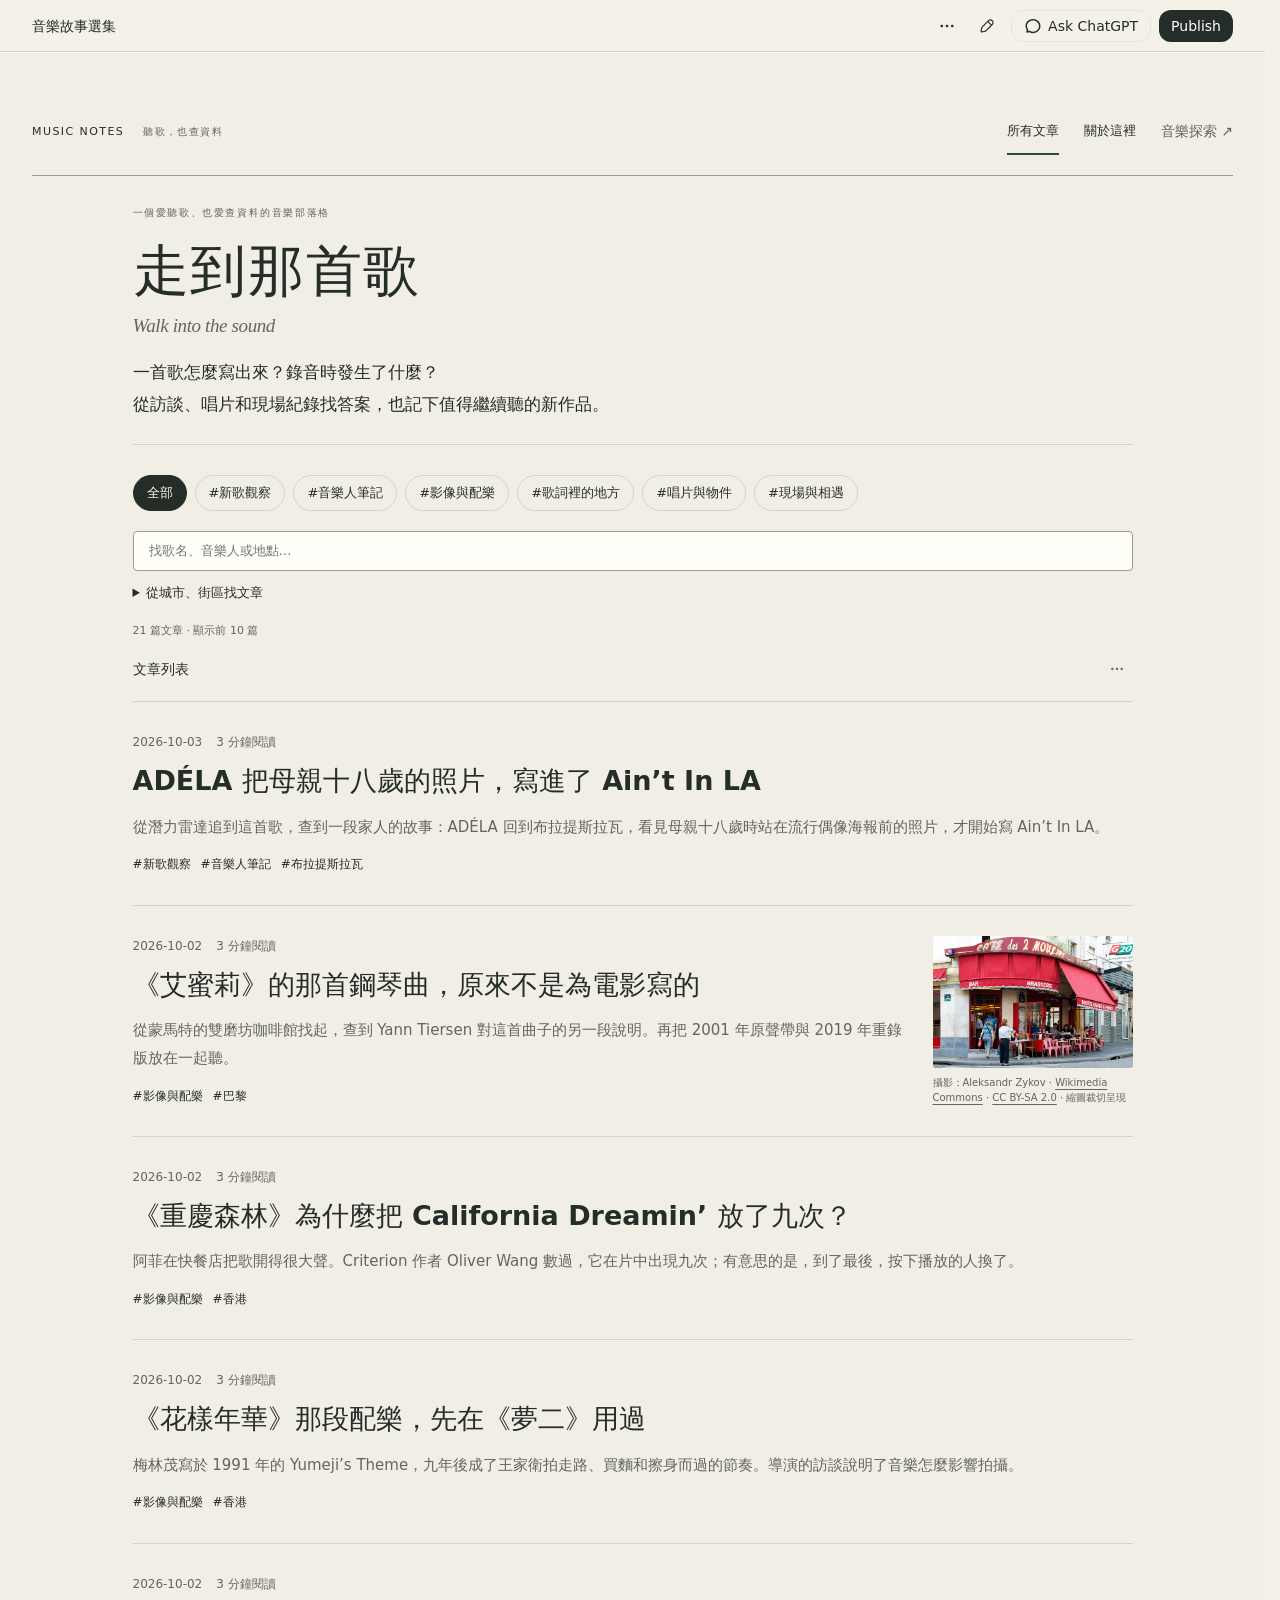
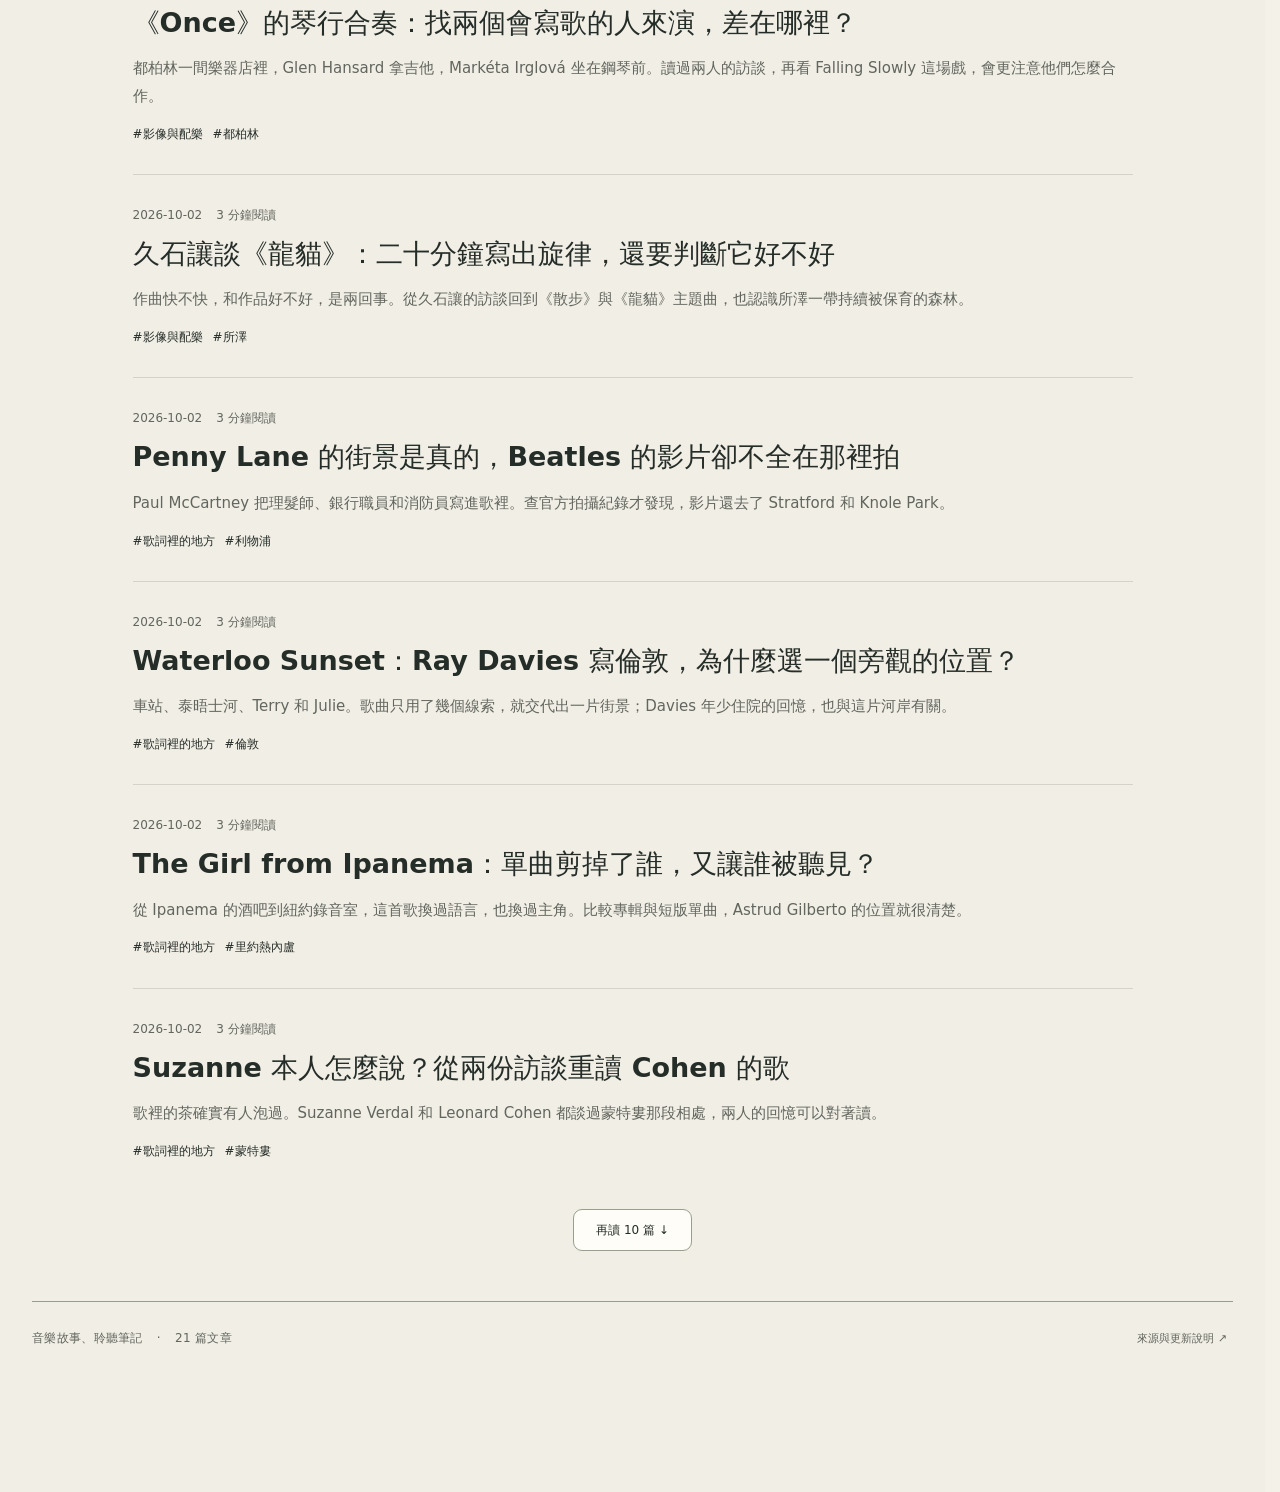
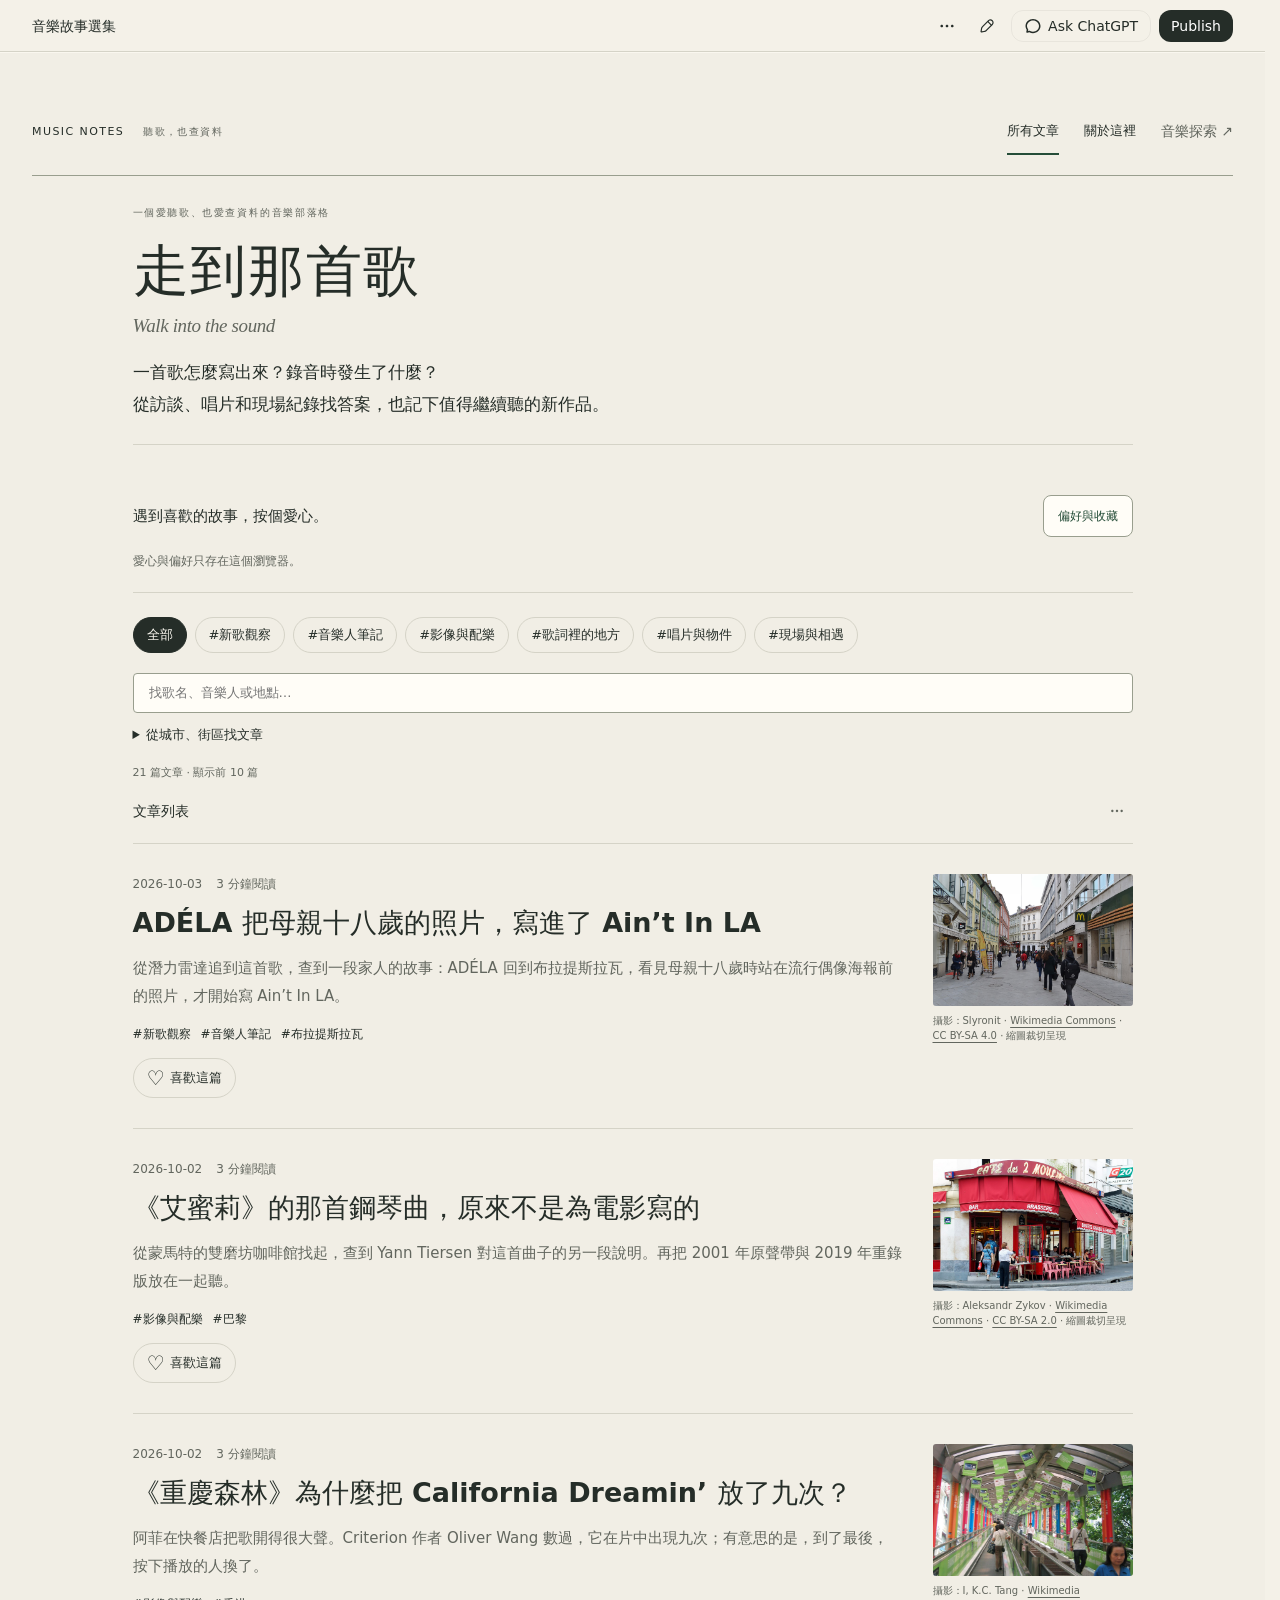
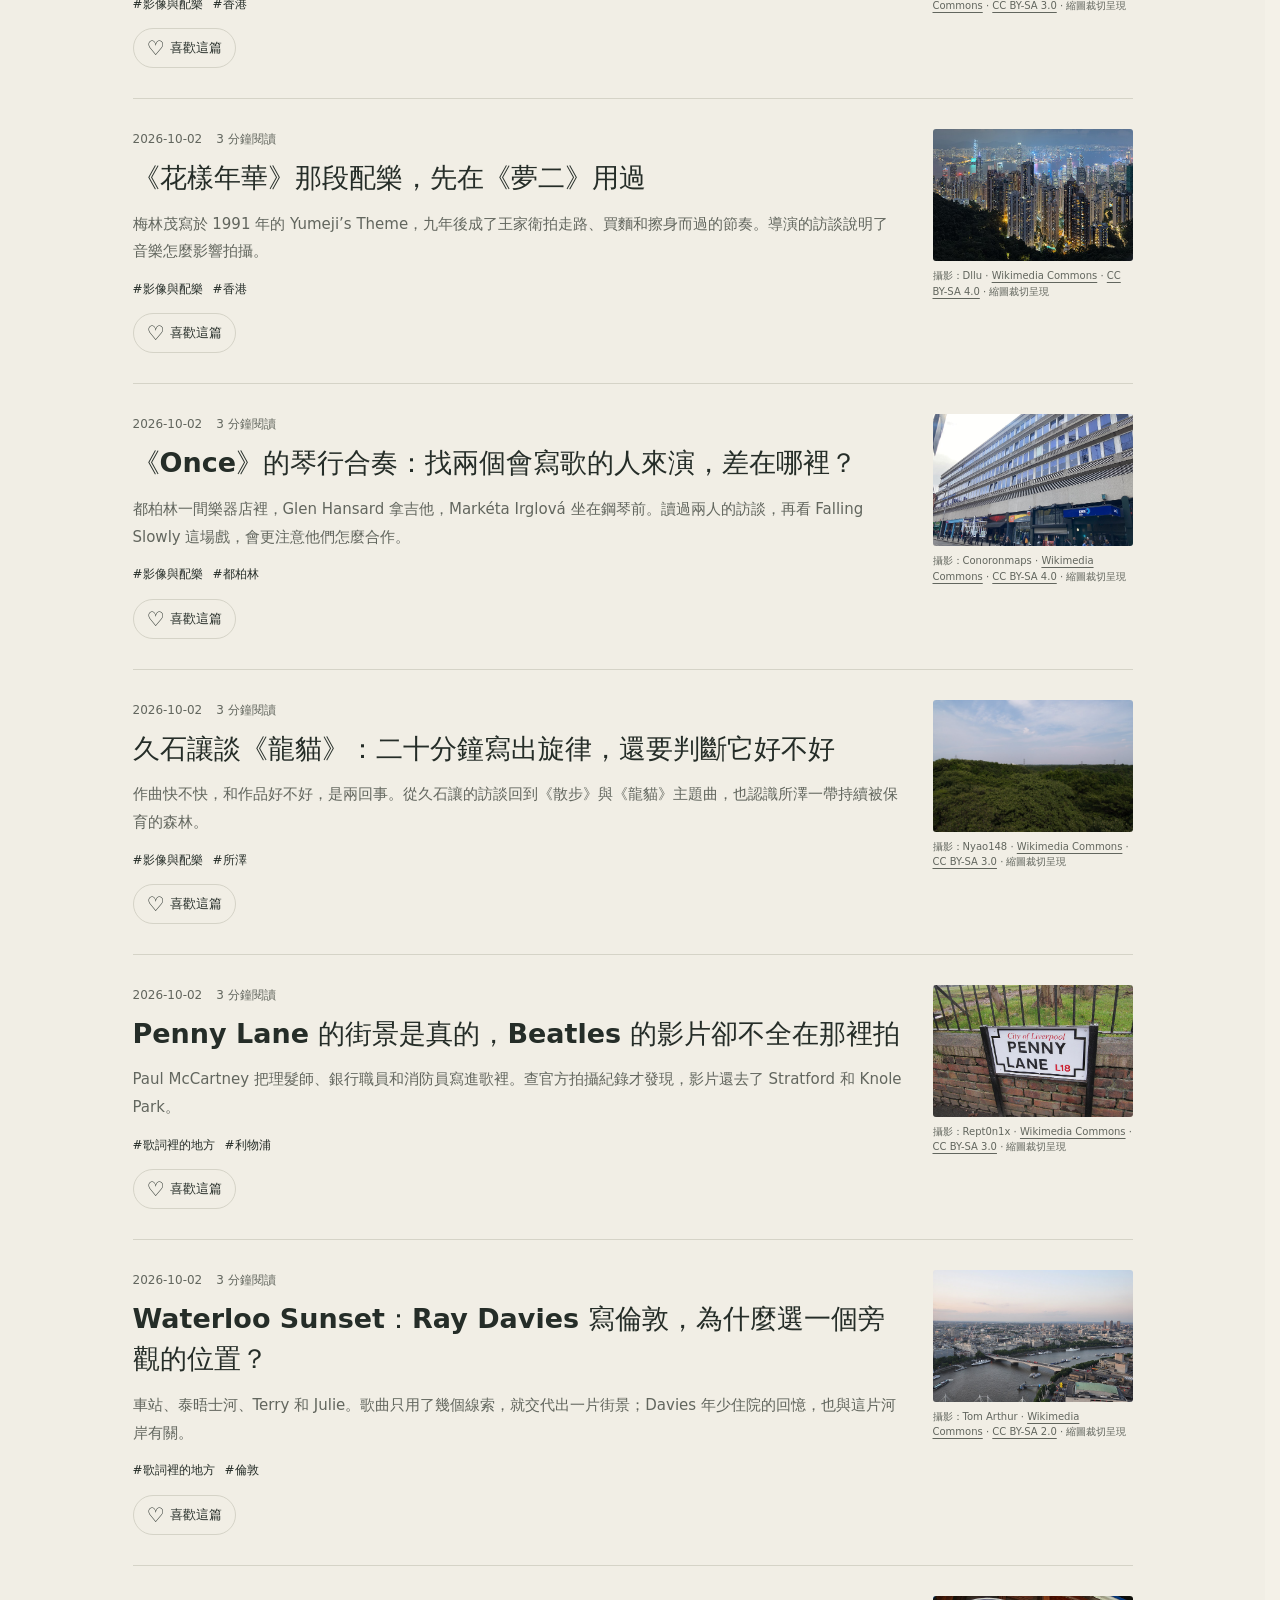
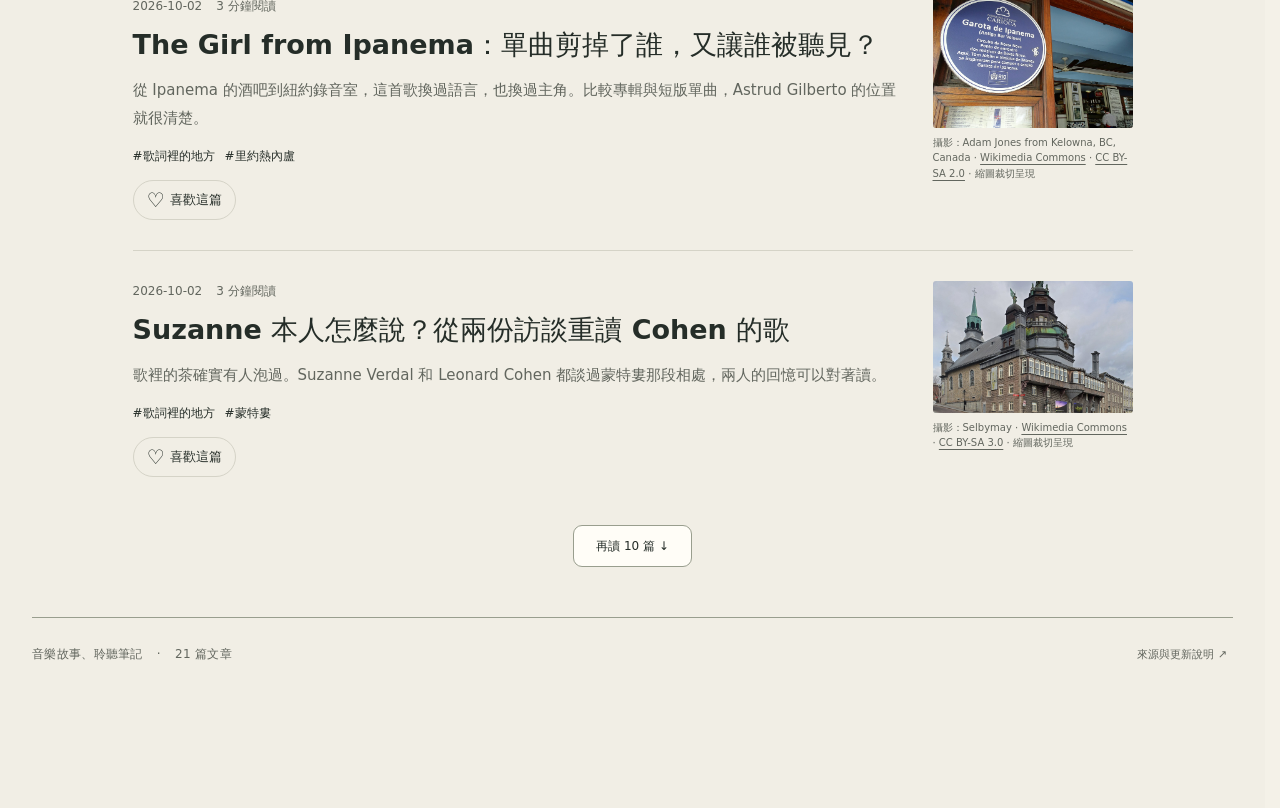
